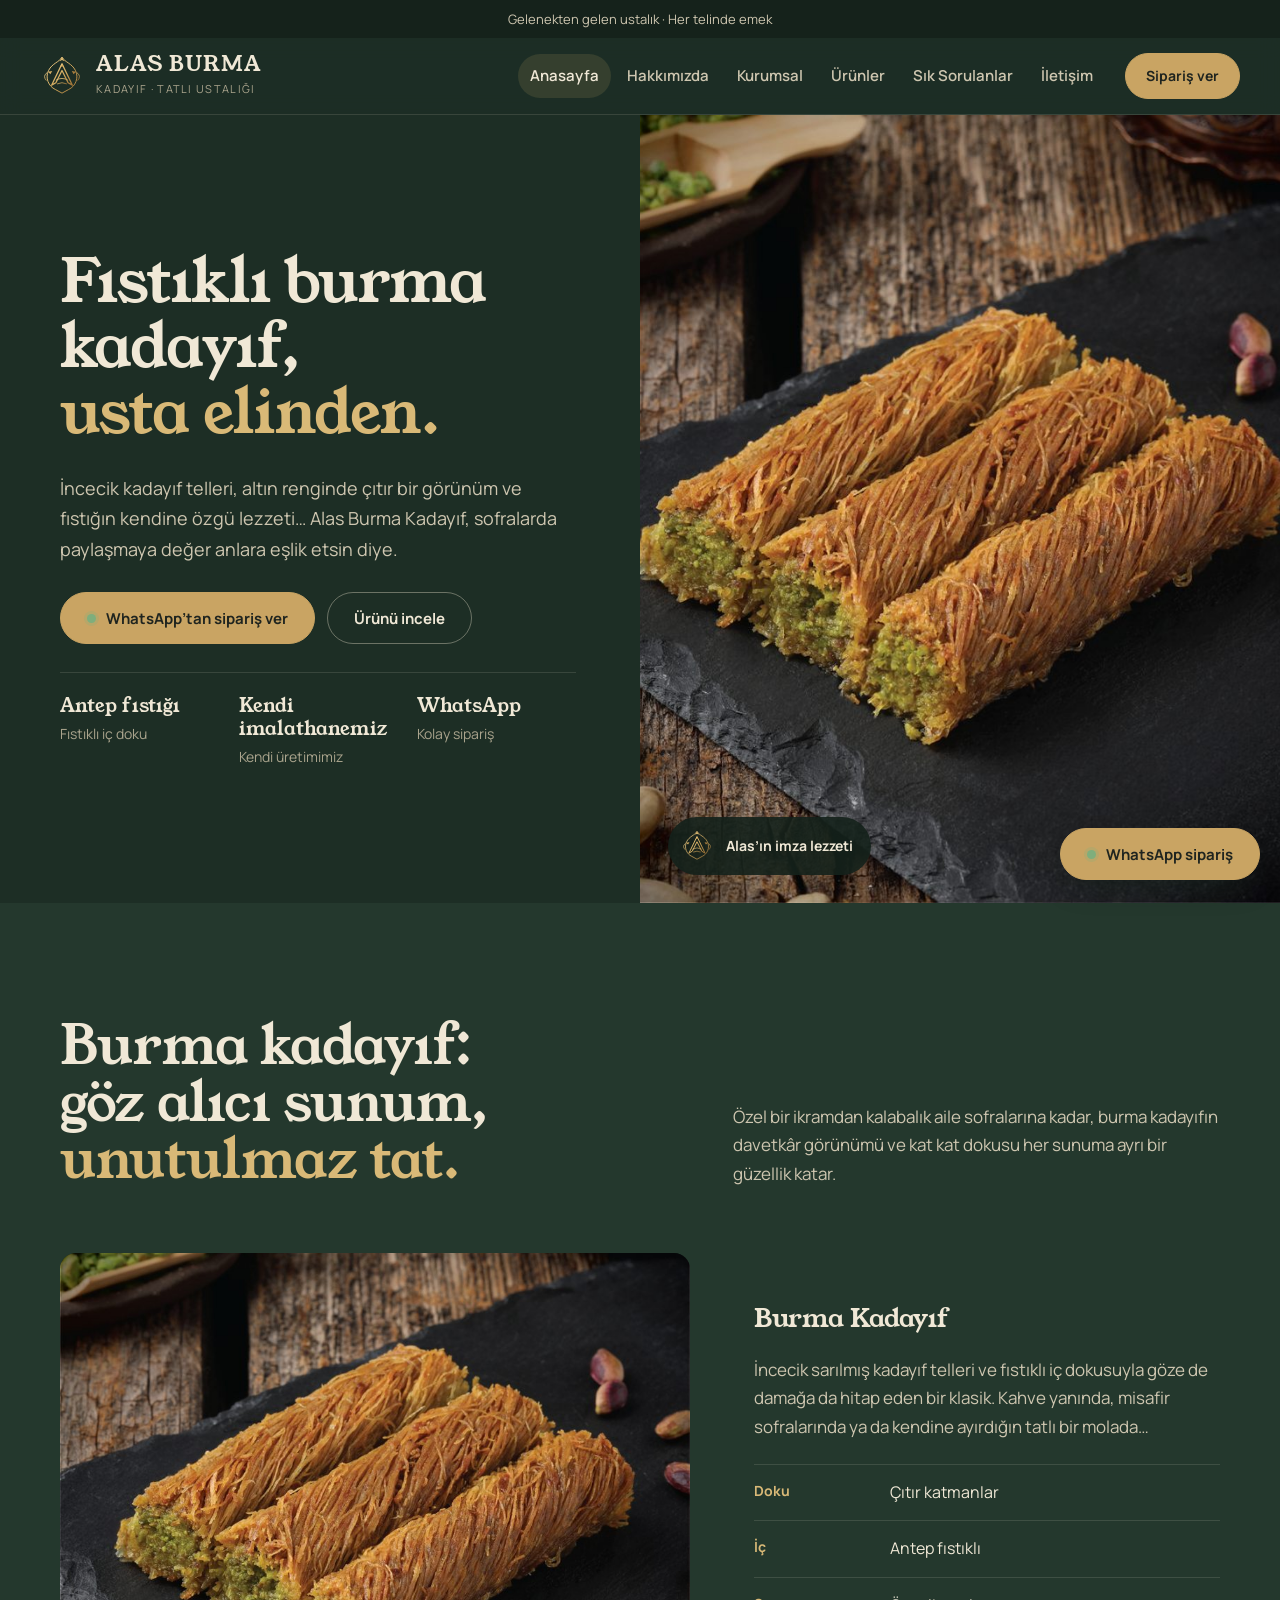
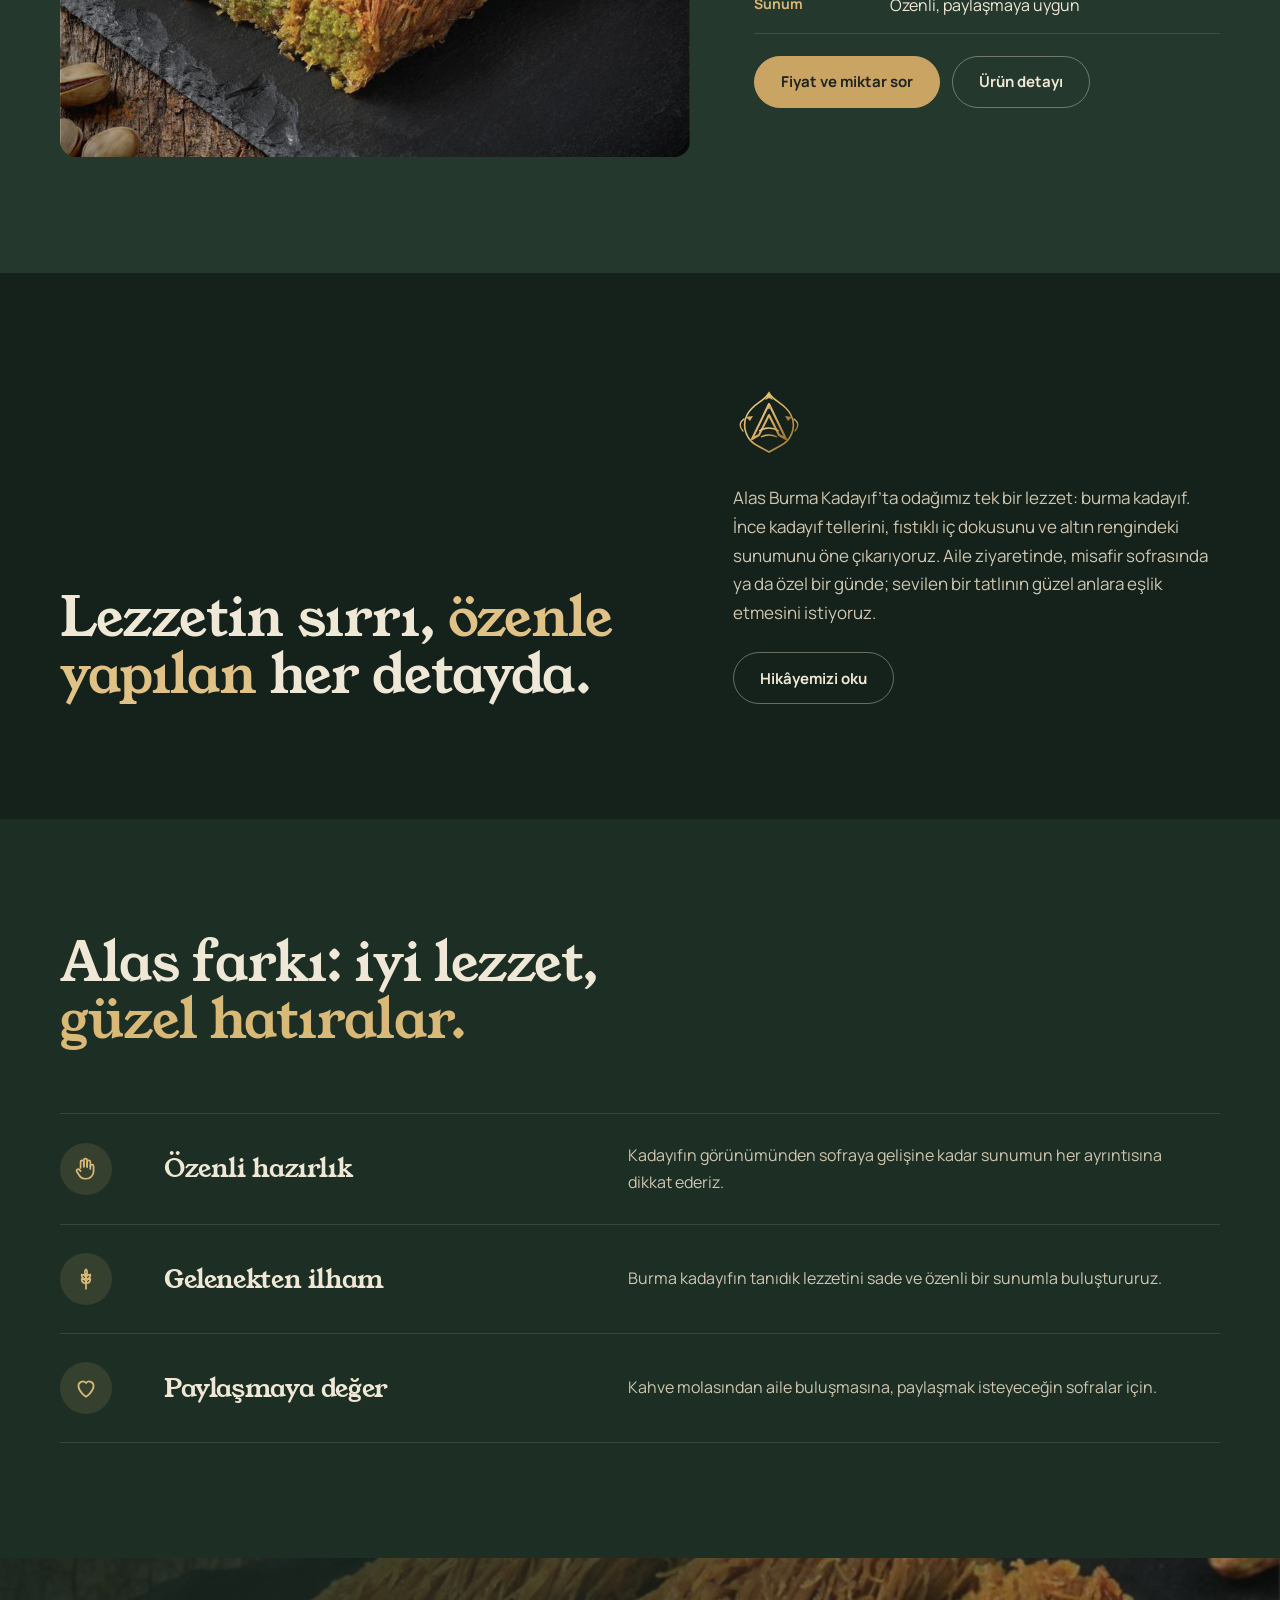
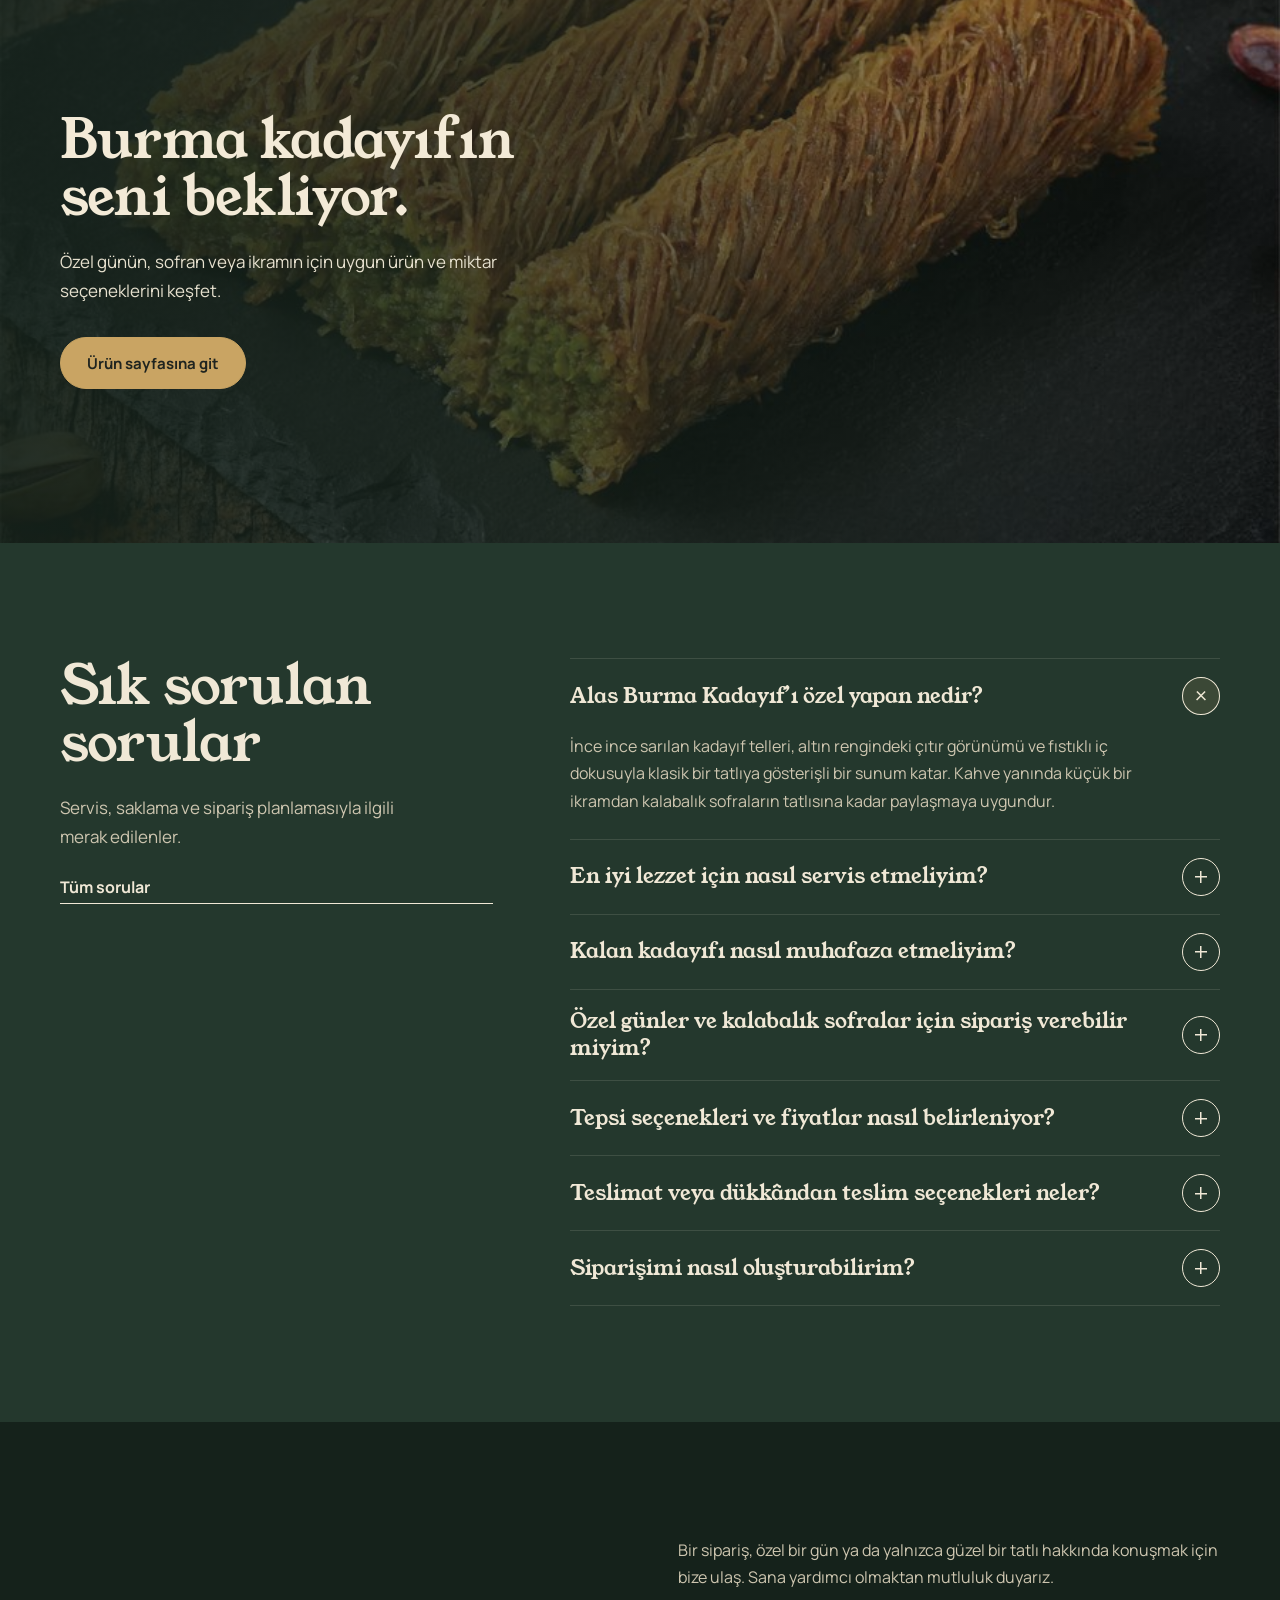
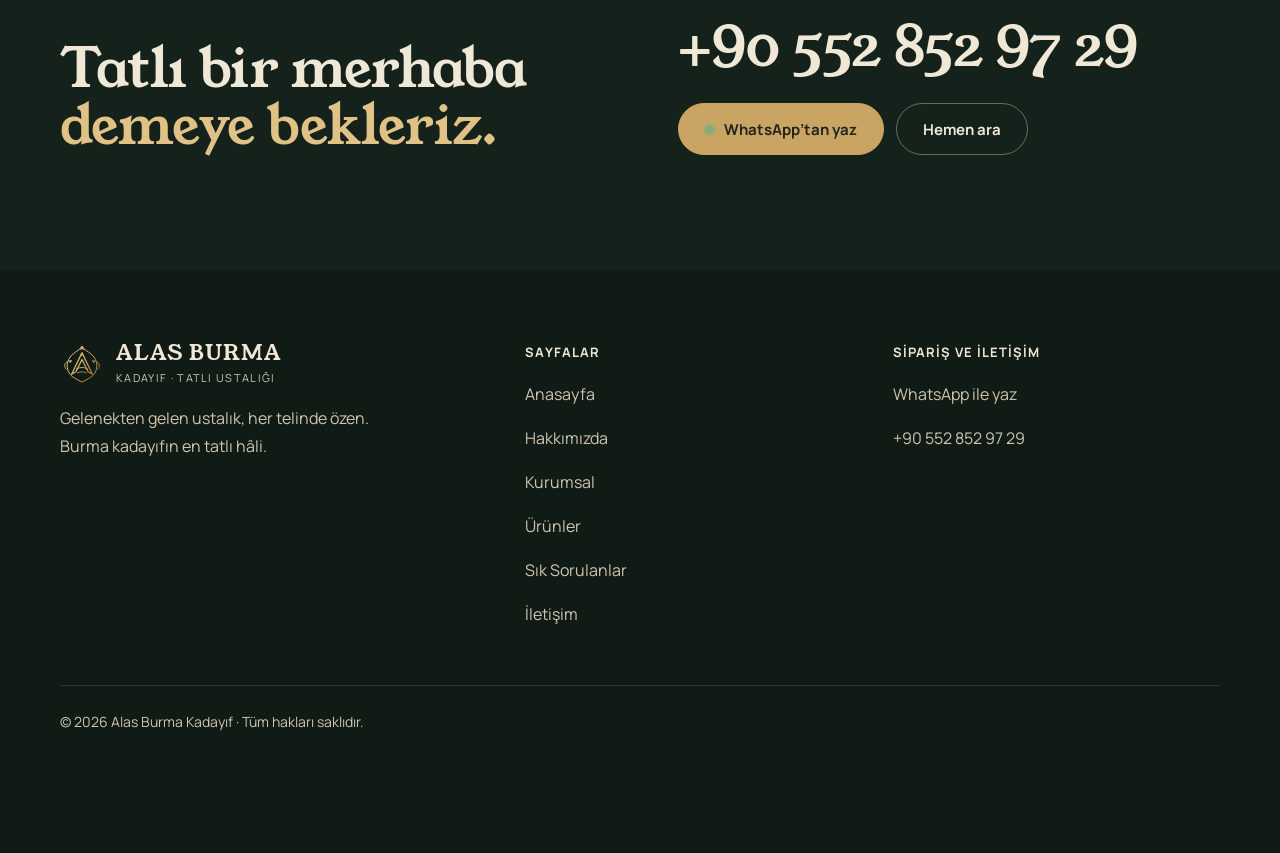
==== index.html @ 7f006ce3 "Add files via upload" ====
<!DOCTYPE html>
<html lang="tr">
<head>
<meta charset="UTF-8"><meta name="viewport" content="width=device-width, initial-scale=1">
<title>Alas Burma Kadayıf | Gelenekten Gelen Ustalık</title>
<meta name="description" content="Alas Burma Kadayıf: fıstıklı burma kadayıf, özenli sunum ve paylaşmaya değer tatlı anları.">
<link rel="canonical" href="https://xn--alasburmakadayf-llc.com/">
<meta property="og:type" content="website"><meta property="og:locale" content="tr_TR"><meta property="og:site_name" content="Alas Burma Kadayıf"><meta property="og:title" content="Alas Burma Kadayıf | Gelenekten Gelen Ustalık"><meta property="og:description" content="Alas Burma Kadayıf: fıstıklı burma kadayıf, özenli sunum ve paylaşmaya değer tatlı anları."><meta property="og:url" content="https://xn--alasburmakadayf-llc.com/"><meta property="og:image" content="https://xn--alasburmakadayf-llc.com/assets/burma-kadayif.jpg"><meta name="twitter:card" content="summary_large_image">
<meta name="theme-color" content="#1d2e25">
<link rel="icon" type="image/svg+xml" href="assets/favicon.svg">
<link rel="preconnect" href="https://fonts.googleapis.com"><link rel="preconnect" href="https://fonts.gstatic.com" crossorigin>
<link rel="stylesheet" href="https://fonts.googleapis.com/css2?family=Manrope:wght@400;500;600;700&family=Young+Serif&display=swap">
<link rel="stylesheet" href="assets/site.css">
<script type="application/ld+json">{"@context":"https://schema.org","@type":"Bakery","name":"Alas Burma Kadayıf","url":"https://xn--alasburmakadayf-llc.com/","telephone":"+905528529729","image":"https://xn--alasburmakadayf-llc.com/assets/burma-kadayif.jpg","servesCuisine":"Türk tatlıları"}</script></head>
<body>
<a class="skip" href="#icerik">İçeriğe geç</a>
<div class="topline">Gelenekten gelen ustalık · Her telinde emek</div>
<header class="header"><div class="wrap">
<a class="brand" href="index.html" aria-label="Alas Burma Kadayıf ana sayfa"><svg  viewBox="0 0 72 72" aria-hidden="true" xmlns="http://www.w3.org/2000/svg"><defs><linearGradient id="lgH" x1="0" y1="0" x2="1" y2="1"><stop stop-color="#f1d18d"/><stop offset=".55" stop-color="#d2aa5e"/><stop offset="1" stop-color="#9d7134"/></linearGradient></defs><path d="M36 5 C31 14 20 15 14 27 C8 39 14 53 25 58 L36 64 L47 58 C58 53 64 39 58 27 C52 15 41 14 36 5Z" fill="none" stroke="url(#lgH)" stroke-width="1.6"/><path d="M36 16 L19 51 L26 47 L36 27 L46 47 L53 51Z" fill="none" stroke="url(#lgH)" stroke-width="2.1" stroke-linejoin="round"/><path d="M26 43 Q36 37 46 43 M28 49 Q36 45 44 49" fill="none" stroke="url(#lgH)" stroke-width="1.3"/><path d="M36 5 L32 12 L36 10 L40 12Z M13 29 L20 28 L17 33Z M59 29 L52 28 L55 33Z" fill="url(#lgH)"/><circle cx="36" cy="19" r="2" fill="url(#lgH)"/><path d="M10 43 Q4 36 11 31 M62 43 Q68 36 61 31" fill="none" stroke="url(#lgH)" stroke-width="1.3" stroke-linecap="round"/></svg><span><b>ALAS BURMA</b><small>Kadayıf · Tatlı ustalığı</small></span></a>
<button class="menu-btn" type="button" aria-controls="site-menu" aria-expanded="false"><i></i><span>Menü</span></button>
<nav class="nav" id="site-menu" aria-label="Ana menü">
<a data-page="index.html" href="index.html">Anasayfa</a>
<a data-page="hakkimizda.html" href="hakkimizda.html">Hakkımızda</a>
<div class="drop"><a data-page="kurumsal.html" href="kurumsal.html">Kurumsal</a><div class="drop-menu"><a data-page="kurumsal.html" href="kurumsal.html">Kurumsal yaklaşımımız</a><a data-page="kalite.html" href="kalite.html">Kalite anlayışımız</a></div></div>
<a data-page="urunler.html" href="urunler.html">Ürünler</a>
<a data-page="sss.html" href="sss.html">Sık Sorulanlar</a>
<a data-page="iletisim.html" href="iletisim.html">İletişim</a>
<form class="search" role="search" onsubmit="return searchSite(event)"><label class="sr-only" for="site-search-m">Sitede ara</label><input id="site-search-m" type="search" placeholder="Sitede ara"><button type="submit" aria-label="Ara"><svg viewBox="0 0 24 24" fill="none" stroke="currentColor" stroke-width="2" stroke-linecap="round" aria-hidden="true"><circle cx="11" cy="11" r="6.5"/><path d="m16 16 4 4"/></svg></button></form>
</nav>
<form class="search" role="search" onsubmit="return searchSite(event)"><label class="sr-only" for="site-search">Sitede ara</label><input id="site-search" type="search" placeholder="Sitede ara"><button type="submit" aria-label="Ara"><svg viewBox="0 0 24 24" fill="none" stroke="currentColor" stroke-width="2" stroke-linecap="round" aria-hidden="true"><circle cx="11" cy="11" r="6.5"/><path d="m16 16 4 4"/></svg></button></form>
<a class="btn order-top" href="https://wa.me/905528529729?text=Merhaba%2C%20Alas%20Burma%20Kaday%C4%B1f%20sipari%C5%9Fi%20vermek%20istiyorum." target="_blank" rel="noopener">Sipariş ver</a>
</div></header>
<main id="icerik">

<section class="hero" id="anasayfa">
<div class="hero-copy" data-enter>
<h1>Fıstıklı burma kadayıf, <span class="accent">usta elinden.</span></h1>
<p class="lead">İncecik kadayıf telleri, altın renginde çıtır bir görünüm ve fıstığın kendine özgü lezzeti… Alas Burma Kadayıf, sofralarda paylaşmaya değer anlara eşlik etsin diye.</p>
<div class="actions"><a class="btn" href="https://wa.me/905528529729?text=Merhaba%2C%20Alas%20Burma%20Kaday%C4%B1f%20sipari%C5%9Fi%20vermek%20istiyorum." target="_blank" rel="noopener"><span class="dot" aria-hidden="true"></span>WhatsApp’tan sipariş ver</a><a class="btn ghost" href="urun-detay.html">Ürünü incele</a></div>
<div class="facts"><div><b>Antep fıstığı</b><span>Fıstıklı iç doku</span></div><div><b>Kendi imalathanemiz</b><span>Kendi üretimimiz</span></div><div><b>WhatsApp</b><span>Kolay sipariş</span></div></div>
</div>
<div class="hero-photo"><img src="assets/burma-kadayif.jpg" alt="Siyah taş tabakta, Antep fıstıklı çıtır burma kadayıf" fetchpriority="high"><div class="stamp"><svg  viewBox="0 0 72 72" aria-hidden="true" xmlns="http://www.w3.org/2000/svg"><defs><linearGradient id="lgS" x1="0" y1="0" x2="1" y2="1"><stop stop-color="#f1d18d"/><stop offset=".55" stop-color="#d2aa5e"/><stop offset="1" stop-color="#9d7134"/></linearGradient></defs><path d="M36 5 C31 14 20 15 14 27 C8 39 14 53 25 58 L36 64 L47 58 C58 53 64 39 58 27 C52 15 41 14 36 5Z" fill="none" stroke="url(#lgS)" stroke-width="1.6"/><path d="M36 16 L19 51 L26 47 L36 27 L46 47 L53 51Z" fill="none" stroke="url(#lgS)" stroke-width="2.1" stroke-linejoin="round"/><path d="M26 43 Q36 37 46 43 M28 49 Q36 45 44 49" fill="none" stroke="url(#lgS)" stroke-width="1.3"/><path d="M36 5 L32 12 L36 10 L40 12Z M13 29 L20 28 L17 33Z M59 29 L52 28 L55 33Z" fill="url(#lgS)"/><circle cx="36" cy="19" r="2" fill="url(#lgS)"/><path d="M10 43 Q4 36 11 31 M62 43 Q68 36 61 31" fill="none" stroke="url(#lgS)" stroke-width="1.3" stroke-linecap="round"/></svg>Alas’ın imza lezzeti</div></div>
</section>

<section class="sec white" id="urunler"><div class="wrap">
<div class="head"><h2>Burma kadayıf: göz alıcı sunum, <span class="accent">unutulmaz tat.</span></h2><p>Özel bir ikramdan kalabalık aile sofralarına kadar, burma kadayıfın davetkâr görünümü ve kat kat dokusu her sunuma ayrı bir güzellik katar.</p></div>
<div class="spread">
<a class="photo" href="urun-detay.html"><img src="assets/burma-kadayif.jpg" alt="Antep fıstıklı, altın renginde çıtır burma kadayıf, siyah taş tabakta" style="object-position:30% 50%" loading="lazy"></a>
<div class="spread-copy">
<h3><a href="urun-detay.html" style="text-decoration:none">Burma Kadayıf</a></h3>
<p>İncecik sarılmış kadayıf telleri ve fıstıklı iç dokusuyla göze de damağa da hitap eden bir klasik. Kahve yanında, misafir sofralarında ya da kendine ayırdığın tatlı bir molada…</p>
<dl class="specs"><div><dt>Doku</dt><dd>Çıtır katmanlar</dd></div><div><dt>İç</dt><dd>Antep fıstıklı</dd></div><div><dt>Sunum</dt><dd>Özenli, paylaşmaya uygun</dd></div></dl>
<div class="actions"><a class="btn" href="https://wa.me/905528529729?text=Merhaba%2C%20Alas%20Burma%20Kaday%C4%B1f%20sipari%C5%9Fi%20vermek%20istiyorum.%20G%C3%BCncel%20fiyat%20ve%20miktar%20se%C3%A7eneklerini%20payla%C5%9Fabilir%20misiniz%3F" target="_blank" rel="noopener">Fiyat ve miktar sor</a><a class="btn ghost" href="urun-detay.html">Ürün detayı</a></div>
</div></div>
</div></section>

<section class="sec dark" id="hikayemiz"><div class="wrap story">
<h2>Lezzetin sırrı, <span class="accent">özenle yapılan</span> her detayda.</h2>
<div class="story-side"><svg class="emblem"  viewBox="0 0 72 72" aria-hidden="true" xmlns="http://www.w3.org/2000/svg"><defs><linearGradient id="lgM" x1="0" y1="0" x2="1" y2="1"><stop stop-color="#f1d18d"/><stop offset=".55" stop-color="#d2aa5e"/><stop offset="1" stop-color="#9d7134"/></linearGradient></defs><path d="M36 5 C31 14 20 15 14 27 C8 39 14 53 25 58 L36 64 L47 58 C58 53 64 39 58 27 C52 15 41 14 36 5Z" fill="none" stroke="url(#lgM)" stroke-width="1.6"/><path d="M36 16 L19 51 L26 47 L36 27 L46 47 L53 51Z" fill="none" stroke="url(#lgM)" stroke-width="2.1" stroke-linejoin="round"/><path d="M26 43 Q36 37 46 43 M28 49 Q36 45 44 49" fill="none" stroke="url(#lgM)" stroke-width="1.3"/><path d="M36 5 L32 12 L36 10 L40 12Z M13 29 L20 28 L17 33Z M59 29 L52 28 L55 33Z" fill="url(#lgM)"/><circle cx="36" cy="19" r="2" fill="url(#lgM)"/><path d="M10 43 Q4 36 11 31 M62 43 Q68 36 61 31" fill="none" stroke="url(#lgM)" stroke-width="1.3" stroke-linecap="round"/></svg><p>Alas Burma Kadayıf’ta odağımız tek bir lezzet: burma kadayıf. İnce kadayıf tellerini, fıstıklı iç dokusunu ve altın rengindeki sunumunu öne çıkarıyoruz. Aile ziyaretinde, misafir sofrasında ya da özel bir günde; sevilen bir tatlının güzel anlara eşlik etmesini istiyoruz.</p><div class="actions"><a class="btn ghost" href="hakkimizda.html">Hikâyemizi oku</a></div></div>
</div></section>

<section class="sec"><div class="wrap">
<div class="head"><h2>Alas farkı: iyi lezzet, <span class="accent">güzel hatıralar.</span></h2></div>
<div class="rows">
<div class="row"><div class="ic"><svg viewBox="0 0 24 24" fill="none" stroke="#d9b977" stroke-width="1.6" stroke-linecap="round" stroke-linejoin="round" aria-hidden="true"><path d='M7 11V5.5a1.5 1.5 0 0 1 3 0V10'/><path d='M10 9.5V4a1.5 1.5 0 0 1 3 0v6'/><path d='M13 10V5.5a1.5 1.5 0 0 1 3 0V12'/><path d='M16 9.5a1.5 1.5 0 0 1 3 0V14a7 7 0 0 1-7 7h-1a6 6 0 0 1-5-2.7L3.6 14.6a1.5 1.5 0 0 1 2.4-1.8L7 14'/></svg></div><h3>Özenli hazırlık</h3><p>Kadayıfın görünümünden sofraya gelişine kadar sunumun her ayrıntısına dikkat ederiz.</p><span></span></div>
<div class="row"><div class="ic"><svg viewBox="0 0 24 24" fill="none" stroke="#d9b977" stroke-width="1.6" stroke-linecap="round" stroke-linejoin="round" aria-hidden="true"><path d='M12 21V8'/><path d='M12 12c-2.5 0-4-1.6-4-4 2.5 0 4 1.6 4 4zM12 12c2.5 0 4-1.6 4-4-2.5 0-4 1.6-4 4zM12 16c-2.5 0-4-1.6-4-4 2.5 0 4 1.6 4 4zM12 16c2.5 0 4-1.6 4-4-2.5 0-4 1.6-4 4zM12 8c-1.5-1-1.5-3.5 0-5 1.5 1.5 1.5 4 0 5z'/></svg></div><h3>Gelenekten ilham</h3><p>Burma kadayıfın tanıdık lezzetini sade ve özenli bir sunumla buluştururuz.</p><span></span></div>
<div class="row"><div class="ic"><svg viewBox="0 0 24 24" fill="none" stroke="#d9b977" stroke-width="1.6" stroke-linecap="round" stroke-linejoin="round" aria-hidden="true"><path d='M12 20s-7-4.4-7-10a4 4 0 0 1 7-2.6A4 4 0 0 1 19 10c0 5.6-7 10-7 10z'/></svg></div><h3>Paylaşmaya değer</h3><p>Kahve molasından aile buluşmasına, paylaşmak isteyeceğin sofralar için.</p><span></span></div>
</div>
</div></section>

<section class="band" id="siparis"><img src="assets/burma-kadayif.jpg" alt="" loading="lazy"><div class="wrap">
<h2>Burma kadayıfın seni bekliyor.</h2>
<p>Özel günün, sofran veya ikramın için uygun ürün ve miktar seçeneklerini keşfet.</p>
<div class="actions dark" style="background:none"><a class="btn" href="urunler.html">Ürün sayfasına git</a></div>
</div></section>

<section class="sec white" id="sss"><div class="wrap faq">
<div class="faq-side"><h2>Sık sorulan sorular</h2><p>Servis, saklama ve sipariş planlamasıyla ilgili merak edilenler.</p><a class="link" href="sss.html">Tüm sorular</a></div>
<div class="qa"><details open><summary>Alas Burma Kadayıf’ı özel yapan nedir?</summary><p>İnce ince sarılan kadayıf telleri, altın rengindeki çıtır görünümü ve fıstıklı iç dokusuyla klasik bir tatlıya gösterişli bir sunum katar. Kahve yanında küçük bir ikramdan kalabalık sofraların tatlısına kadar paylaşmaya uygundur.</p></details><details><summary>En iyi lezzet için nasıl servis etmeliyim?</summary><p>En iyi sunum için ürünü servis zamanına yakın açmanı öneririz. Ürünün teslimi sırasında verilen servis önerilerini dikkate al; uzun süre açıkta bırakmak dokusunu etkileyebilir.</p></details><details><summary>Kalan kadayıfı nasıl muhafaza etmeliyim?</summary><p>Paket üzerinde veya teslim sırasında paylaşılan saklama önerilerini esas al. Ürünü doğrudan güneş alan bir yerde bırakma; uygun saklama koşulları ürünün durumuna göre değişebilir.</p></details><details><summary>Özel günler ve kalabalık sofralar için sipariş verebilir miyim?</summary><p>Bayram, davet ve aile buluşmaları için düşündüğün tarihi ve yaklaşık miktarı önceden belirt. Böylece hazırlık planını ve uygun teslim zamanını sipariş öncesinde netleştirebiliriz.</p></details><details><summary>Tepsi seçenekleri ve fiyatlar nasıl belirleniyor?</summary><p>İhtiyacına göre miktar ve tepsi seçeneğini netleştirebiliriz. Fiyat ve mevcut seçenekler zaman içinde değişebileceği için siparişini kesinleştirmeden önce güncel bilgiyi teyit etmeni öneririz.</p></details><details><summary>Teslimat veya dükkândan teslim seçenekleri neler?</summary><p>Seçenekler adresine ve sipariş gününe göre değişebilir. Sipariş oluşturmadan önce uygun teslim yöntemini ve tahmini zamanı teyit ederek kendine en uygun seçeneği belirleyebilirsin.</p></details><details><summary>Siparişimi nasıl oluşturabilirim?</summary><p>Ürün sayfasından kadayıfı inceleyebilir, iletişim bölümündeki telefon veya mesaj seçenekleriyle sipariş ayrıntılarını paylaşabilirsin. Miktar ve istediğin tarihi belirtmen, planlamayı kolaylaştırır.</p></details></div>
</div></section>

<section class="sec dark" id="iletisim"><div class="wrap contact">
<h2>Tatlı bir merhaba <span class="accent">demeye bekleriz.</span></h2>
<div class="contact-side"><p>Bir sipariş, özel bir gün ya da yalnızca güzel bir tatlı hakkında konuşmak için bize ulaş. Sana yardımcı olmaktan mutluluk duyarız.</p><a class="phone" href="tel:+905528529729">+90 552 852 97 29</a><div class="actions"><a class="btn" href="https://wa.me/905528529729?text=Merhaba%2C%20Alas%20Burma%20Kaday%C4%B1f%20hakk%C4%B1nda%20bilgi%20almak%20istiyorum." target="_blank" rel="noopener"><span class="dot" aria-hidden="true"></span>WhatsApp’tan yaz</a><a class="btn ghost" href="tel:+905528529729">Hemen ara</a></div></div>
</div></section>
</main>
<footer class="footer dark"><div class="wrap">
<div class="grid">
<div><a class="brand" href="index.html" aria-label="Alas Burma Kadayıf ana sayfa"><svg  viewBox="0 0 72 72" aria-hidden="true" xmlns="http://www.w3.org/2000/svg"><defs><linearGradient id="lgF" x1="0" y1="0" x2="1" y2="1"><stop stop-color="#f1d18d"/><stop offset=".55" stop-color="#d2aa5e"/><stop offset="1" stop-color="#9d7134"/></linearGradient></defs><path d="M36 5 C31 14 20 15 14 27 C8 39 14 53 25 58 L36 64 L47 58 C58 53 64 39 58 27 C52 15 41 14 36 5Z" fill="none" stroke="url(#lgF)" stroke-width="1.6"/><path d="M36 16 L19 51 L26 47 L36 27 L46 47 L53 51Z" fill="none" stroke="url(#lgF)" stroke-width="2.1" stroke-linejoin="round"/><path d="M26 43 Q36 37 46 43 M28 49 Q36 45 44 49" fill="none" stroke="url(#lgF)" stroke-width="1.3"/><path d="M36 5 L32 12 L36 10 L40 12Z M13 29 L20 28 L17 33Z M59 29 L52 28 L55 33Z" fill="url(#lgF)"/><circle cx="36" cy="19" r="2" fill="url(#lgF)"/><path d="M10 43 Q4 36 11 31 M62 43 Q68 36 61 31" fill="none" stroke="url(#lgF)" stroke-width="1.3" stroke-linecap="round"/></svg><span><b>ALAS BURMA</b><small>Kadayıf · Tatlı ustalığı</small></span></a><p>Gelenekten gelen ustalık, her telinde özen. Burma kadayıfın en tatlı hâli.</p></div>
<div><h3>Sayfalar</h3><nav aria-label="Alt menü"><a href="index.html">Anasayfa</a><a href="hakkimizda.html">Hakkımızda</a><a href="kurumsal.html">Kurumsal</a><a href="urunler.html">Ürünler</a><a href="sss.html">Sık Sorulanlar</a><a href="iletisim.html">İletişim</a></nav></div>
<div class="contact-links"><h3>Sipariş ve iletişim</h3><a href="https://wa.me/905528529729?text=Merhaba%2C%20Alas%20Burma%20Kaday%C4%B1f%20hakk%C4%B1nda%20bilgi%20almak%20istiyorum." target="_blank" rel="noopener">WhatsApp ile yaz</a><a href="tel:+905528529729">+90 552 852 97 29</a></div>
</div>
<div class="legal">© 2026 Alas Burma Kadayıf · Tüm hakları saklıdır.</div>
</div></footer>
<a class="btn wa" href="https://wa.me/905528529729?text=Merhaba%2C%20Alas%20Burma%20Kaday%C4%B1f%20hakk%C4%B1nda%20bilgi%20almak%20istiyorum." target="_blank" rel="noopener"><span class="dot" aria-hidden="true"></span>WhatsApp sipariş</a>
<script src="assets/site.js"></script>
</body>
</html>
---- assets/site.css ----
/* Alas Burma Kadayıf — atölye kâğıdı sistemi
   Zemin: sıcak kâğıt. Mürekkep: koyu yeşil. Vurgu: fıstık yeşili (küçük işaretler), altın (yalnız marka).
   Başlık: Young Serif. Gövde: Manrope. */
:root{
  --paper:#1d2e25;--paper-2:#24382d;--ink:#f0e8d6;--ink-2:#cec6b0;--ink-3:#aaa48d;
  --green:#15221b;--green-2:#2a4033;--cream-on-green:#f0e8d6;--muted-on-green:#cec6b0;
  --gold:#c9a463;--pist:#d9b977;--pist-soft:rgba(217,185,119,.13);--line:rgba(240,232,214,.13);--line-dark:rgba(240,232,214,.13);
  --wrap:1240px;--gut:clamp(20px,4vw,40px);--sec:clamp(72px,9vw,128px);--r:16px;
  --serif:'Young Serif',Georgia,'Times New Roman',serif;--sans:Manrope,Arial,Helvetica,sans-serif;
  --ease:cubic-bezier(.16,1,.3,1)
}
*{box-sizing:border-box}
html{scroll-behavior:smooth;-webkit-text-size-adjust:100%;scrollbar-color:var(--gold) var(--green);accent-color:var(--pist)}
body{margin:0;background:var(--paper);color:var(--ink);font:400 16px/1.7 var(--sans)}
img{display:block;max-width:100%}
a{color:inherit;text-underline-offset:4px}
::selection{background:#c9a35e;color:#13201a}
:focus-visible{outline:2px solid var(--gold);outline-offset:3px;border-radius:4px}
.dark :focus-visible{outline-color:var(--gold)}
h1,h2,h3{font-family:var(--serif);font-weight:400;line-height:1.06;letter-spacing:-.015em;margin:0;text-wrap:balance}
h1{font-size:clamp(42px,6vw,88px)}
h2{font-size:clamp(34px,4.2vw,60px)}
h3{font-size:clamp(22px,2vw,28px);line-height:1.2}
p{margin:0;text-wrap:pretty}
.wrap{max-width:var(--wrap);margin:0 auto;padding:0 var(--gut)}
.sr-only{position:absolute;width:1px;height:1px;overflow:hidden;clip:rect(0 0 0 0);white-space:nowrap}
.skip{position:absolute;left:12px;top:-60px;z-index:200;background:var(--ink);color:var(--paper);padding:12px 18px;border-radius:999px;text-decoration:none}
.skip:focus{top:12px}
.accent{color:var(--pist)}
.dark .accent{color:#e0c287}

/* Butonlar: tek aile */
.btn{display:inline-flex;align-items:center;justify-content:center;gap:10px;min-height:52px;padding:0 26px;border-radius:999px;border:1.5px solid var(--ink);background:var(--ink);color:var(--paper);font:700 15px/1 var(--sans);text-decoration:none;cursor:pointer;transition:transform .25s var(--ease),background-color .25s,color .25s,border-color .25s}
.btn:hover{transform:translateY(-2px);background:var(--green-2);border-color:var(--green-2)}
.btn:active{transform:scale(.97)}
.btn.ghost{background:transparent;color:var(--ink)}
.btn.ghost:hover{background:var(--ink);color:var(--paper)}
.dark .btn{background:var(--cream-on-green);color:var(--ink);border-color:var(--cream-on-green)}
.dark .btn:hover{background:#fff;border-color:#fff}
.dark .btn.ghost{background:transparent;color:var(--cream-on-green);border-color:rgba(243,234,215,.5)}
.dark .btn.ghost:hover{background:var(--cream-on-green);color:var(--ink)}
.btn .dot{width:9px;height:9px;border-radius:50%;background:#7fae7c;box-shadow:0 0 0 3px rgba(127,174,124,.25)}
.actions{display:flex;flex-wrap:wrap;gap:12px}
.link{display:inline-flex;align-items:center;gap:8px;min-height:44px;font-weight:700;text-decoration:none;border-bottom:1.5px solid currentColor;padding-bottom:2px;min-height:0}
.link:hover{color:var(--pist)}

/* Üst bilgi */
.topline{background:var(--green);color:var(--muted-on-green);text-align:center;font-size:13px;padding:8px 16px}
.header{position:sticky;top:0;z-index:50;background:rgba(29,46,37,.95);backdrop-filter:blur(10px);border-bottom:1px solid var(--line)}
.header .wrap{display:flex;align-items:center;gap:20px;min-height:76px;max-width:1400px}
.brand{white-space:nowrap;display:flex;align-items:center;gap:12px;text-decoration:none;flex-shrink:0}
.brand svg{width:44px;height:44px}
.brand b{display:block;font:400 21px/1 var(--serif);letter-spacing:.06em;color:var(--ink)}
.brand small{display:block;margin-top:5px;font-size:11px;letter-spacing:.12em;text-transform:uppercase;color:var(--ink-3)}
.nav{display:flex;align-items:center;gap:4px;margin-left:auto}
.nav>a,.drop>a{display:inline-flex;align-items:center;min-height:44px;padding:0 12px;border-radius:999px;font-size:15px;font-weight:600;text-decoration:none;color:var(--ink-2);transition:background-color .2s,color .2s}
.nav>a:hover,.drop>a:hover{background:rgba(20,40,31,.06);color:var(--ink)}
.nav a.active{color:var(--ink);background:var(--pist-soft)}
.drop{position:relative}
.drop-menu{position:absolute;top:calc(100% + 8px);left:0;min-width:230px;padding:8px;background:var(--paper-2);border:1px solid var(--line);border-radius:14px;box-shadow:0 18px 40px -20px rgba(20,40,31,.35);opacity:0;visibility:hidden;transform:translateY(-4px);transition:.2s var(--ease)}
.drop:hover .drop-menu,.drop:focus-within .drop-menu,.drop.open .drop-menu{opacity:1;visibility:visible;transform:none}
.drop-menu a{display:flex;align-items:center;min-height:44px;padding:0 14px;border-radius:10px;text-decoration:none;font-weight:600;font-size:15px}
.drop-menu a:hover{background:var(--pist-soft)}
.search{display:flex;align-items:center;border:1px solid var(--line);border-radius:999px;background:var(--paper-2);padding:3px 3px 3px 16px;width:170px}
.search:focus-within{border-color:var(--pist);outline:2px solid var(--pist-soft)}
.nav .search{display:none}
.nav>a,.drop>a,.btn{white-space:nowrap}
.search input{flex:1;min-width:0;border:0;background:transparent;font:500 14px var(--sans);color:var(--ink);outline:0}
.search input::placeholder{color:var(--ink-3)}
.search button{width:40px;height:40px;border:0;border-radius:50%;background:var(--ink);color:var(--paper);cursor:pointer;display:grid;place-items:center}
.search button svg{width:17px;height:17px}
.order-top{min-height:46px;padding:0 20px;font-size:14px}
.menu-btn{display:none;margin-left:auto;align-items:center;gap:10px;min-height:46px;padding:0 18px;border-radius:999px;border:1.5px solid var(--ink);background:transparent;font:700 15px var(--sans);color:var(--ink);cursor:pointer}
.menu-btn i{width:18px;height:2px;background:currentColor;position:relative;display:block}
.menu-btn i:before,.menu-btn i:after{content:"";position:absolute;left:0;width:18px;height:2px;background:currentColor;transition:transform .25s}
.menu-btn i:before{top:-6px}.menu-btn i:after{top:6px}
.menu-open .menu-btn i{background:transparent}
.menu-open .menu-btn i:before{transform:translateY(6px) rotate(45deg)}
.menu-open .menu-btn i:after{transform:translateY(-6px) rotate(-45deg)}

/* Bölüm temelleri */
.sec{padding:var(--sec) 0}
.sec.white{background:var(--paper-2)}
.dark{background:var(--green);color:var(--cream-on-green)}
.dark p{color:var(--muted-on-green)}
.head{display:grid;grid-template-columns:minmax(0,1fr) minmax(0,.8fr);gap:24px 64px;align-items:end;margin-bottom:clamp(40px,5vw,72px)}
.head p{color:var(--ink-2);font-size:17px;max-width:52ch}
.dark .head p{color:var(--muted-on-green)}
.crumbs{display:flex;flex-wrap:wrap;gap:8px;font-size:14px;color:var(--ink-3);margin-bottom:28px}
.crumbs a{text-decoration:none;color:var(--ink-2);min-height:24px}
.crumbs a:hover{color:var(--pist)}
.photo{position:relative;overflow:hidden;border-radius:var(--r);background:#2a2a24}
.photo img{width:100%;height:100%;object-fit:cover;transition:transform .8s var(--ease)}
a.photo:hover img,.photo:hover img{transform:scale(1.025)}

/* Ana sayfa kahraman */
.hero{display:grid;grid-template-columns:minmax(0,1fr) minmax(0,1fr);min-height:calc(100svh - 112px);background:var(--paper)}
.hero-copy{display:flex;flex-direction:column;justify-content:center;gap:28px;padding:clamp(48px,6vw,96px) clamp(32px,5vw,80px) clamp(48px,6vw,96px) max(var(--gut),calc((100vw - var(--wrap))/2 + var(--gut)))}
.hero-copy h1{font-size:clamp(44px,4.8vw,80px)}
.hero-copy .lead{font-size:18px;color:var(--ink-2);max-width:46ch}
.facts{display:grid;grid-template-columns:repeat(3,minmax(0,1fr));border-top:1px solid var(--line);padding-top:22px;gap:20px;max-width:560px}
.facts b{display:block;font:400 19px/1.2 var(--serif);color:var(--ink)}
.facts span{display:block;font-size:14px;color:var(--ink-3);margin-top:4px}
.hero-photo{position:relative;min-height:420px;overflow:hidden;background:#2a2a24}
.hero-photo img{position:absolute;inset:0;width:100%;height:100%;object-fit:cover;object-position:50% 55%}
.hero-photo .stamp{position:absolute;left:28px;bottom:28px;display:flex;align-items:center;gap:12px;padding:12px 18px 12px 12px;border-radius:999px;background:rgba(21,34,27,.9);color:var(--ink);font-weight:700;font-size:14px}
.hero-photo .stamp svg{width:34px;height:34px}

/* Ürün yayılımı */
.spread{display:grid;grid-template-columns:minmax(0,1.15fr) minmax(0,.85fr);gap:clamp(32px,5vw,80px);align-items:center}
.spread.flip{grid-template-columns:minmax(0,.85fr) minmax(0,1.15fr)}
.spread.flip .photo{order:2}
.spread .photo{aspect-ratio:5/4}
.spread-copy{display:flex;flex-direction:column;gap:22px}
.spread-copy>p{font-size:17px;color:var(--ink-2)}
.dark .spread-copy>p{color:var(--muted-on-green)}
.specs{margin:0;border-top:1px solid var(--line)}
.specs div{display:grid;grid-template-columns:120px minmax(0,1fr);gap:16px;padding:14px 0;border-bottom:1px solid var(--line)}
.specs dt{font-size:14px;font-weight:700;color:var(--pist)}
.specs dd{margin:0;font-size:16px}

/* Hikâye bandı */
.story{display:grid;grid-template-columns:minmax(0,1.1fr) minmax(0,.9fr);gap:clamp(32px,6vw,96px);align-items:end}
.story h2{font-size:clamp(36px,4.2vw,60px)}
.story-side{display:flex;flex-direction:column;gap:24px}
.story-side p{font-size:17px}
.emblem{width:72px;height:72px}

/* Satır listesi (kart yerine) */
.rows{border-top:1px solid var(--line)}
.dark .rows{border-color:var(--line-dark)}
.row{display:grid;grid-template-columns:64px minmax(0,1fr) minmax(0,1.3fr) auto;gap:16px 40px;align-items:center;padding:28px 0;border-bottom:1px solid var(--line)}
.dark .row{border-color:var(--line-dark)}
.row .ic{width:52px;height:52px;border-radius:50%;background:var(--pist-soft);display:grid;place-items:center}
.row .ic svg{width:26px;height:26px}
.row p{color:var(--ink-2)}
.row .link{white-space:nowrap}

/* Fotoğraflı sipariş bandı */
.band{position:relative;overflow:hidden;color:#f3ead7}
.band img{position:absolute;inset:0;width:100%;height:100%;object-fit:cover;object-position:50% 70%}
.band:after{content:"";position:absolute;inset:0;background:linear-gradient(90deg,rgba(21,34,27,.9) 0%,rgba(21,34,27,.7) 45%,rgba(21,34,27,.18) 100%)}
.band .wrap{position:relative;z-index:1;padding-top:clamp(96px,12vw,170px);padding-bottom:clamp(96px,12vw,170px)}
.band h2{max-width:14ch}
.band p{max-width:44ch;margin:22px 0 32px;color:#e7e1cf;font-size:17px}

/* SSS */
.faq{display:grid;grid-template-columns:minmax(0,.8fr) minmax(0,1.2fr);gap:clamp(32px,6vw,96px);align-items:start}
.faq-side{position:sticky;top:110px;display:flex;flex-direction:column;gap:22px}
.faq-side p{color:var(--ink-2);font-size:17px}
.qa{border-top:1px solid var(--line)}
.qa details{border-bottom:1px solid var(--line)}
.qa summary{list-style:none;display:flex;justify-content:space-between;align-items:center;gap:24px;min-height:72px;padding:18px 0;cursor:pointer;font:400 21px/1.3 var(--serif)}
.qa summary::-webkit-details-marker{display:none}
.qa summary:after{content:"";flex:0 0 36px;height:36px;border-radius:50%;border:1.5px solid var(--ink);background:linear-gradient(var(--ink),var(--ink)) center/12px 1.5px no-repeat,linear-gradient(var(--ink),var(--ink)) center/1.5px 12px no-repeat;transition:transform .3s var(--ease),background-color .2s}
.qa details[open] summary:after{transform:rotate(45deg);background-color:var(--pist-soft)}
.qa summary:hover{color:var(--pist)}
.qa details p{padding:0 56px 24px 0;color:var(--ink-2);max-width:68ch}

/* İletişim */
.contact{display:grid;grid-template-columns:minmax(0,1fr) minmax(0,1fr);gap:clamp(32px,6vw,96px);align-items:end}
.contact h2{font-size:clamp(36px,4.2vw,60px)}
.contact-side{display:flex;flex-direction:column;gap:28px}
.phone{display:block;font:400 clamp(34px,4.4vw,60px)/1 var(--serif);color:var(--cream-on-green);text-decoration:none;letter-spacing:-.01em}
.phone:hover{color:#fff}
.channels{display:grid;grid-template-columns:repeat(2,minmax(0,1fr));gap:16px}
.channel{display:flex;flex-direction:column;gap:6px;padding:26px;border-radius:var(--r);background:var(--paper-2);border:1px solid var(--line);text-decoration:none;transition:transform .25s var(--ease),border-color .25s}
.channel:hover{transform:translateY(-2px);border-color:var(--pist)}
.channel svg{width:30px;height:30px;margin-bottom:10px}
.channel b{font:400 24px/1.2 var(--serif)}
.channel span{color:var(--ink-2);font-size:15px}

/* İç sayfa başlığı */
.page-head{padding:clamp(56px,7vw,104px) 0 clamp(48px,6vw,88px);border-bottom:1px solid var(--line)}
.page-head .grid{display:grid;grid-template-columns:minmax(0,1.2fr) minmax(0,.8fr);gap:24px 64px;align-items:end}
.page-head p{font-size:18px;color:var(--ink-2);max-width:48ch}
.page-head .actions{margin-top:26px}

/* Ürün detay */
.detail-head{display:grid;grid-template-columns:minmax(0,1.1fr) minmax(0,.9fr);gap:clamp(32px,5vw,80px);align-items:center;padding:clamp(40px,5vw,72px) 0 var(--sec)}
.detail-head .photo{aspect-ratio:1/1}
.detail-head h1{font-size:clamp(52px,7vw,104px)}
.chips{display:flex;flex-wrap:wrap;gap:8px}
.chips span{display:inline-flex;align-items:center;min-height:36px;padding:0 14px;border-radius:999px;background:var(--pist-soft);color:#e0c287;font-size:14px;font-weight:700}
.trio{display:grid;grid-template-columns:repeat(3,minmax(0,1fr));gap:clamp(24px,4vw,56px);border-top:1px solid var(--line-dark);padding-top:40px}
.trio h3{margin-bottom:12px}
.trio span{display:block;font-size:14px;font-weight:700;color:#e0c287;margin-bottom:14px}
.tabs{display:flex;gap:8px;flex-wrap:wrap;margin-bottom:28px}
.tab{min-height:48px;padding:0 22px;border-radius:999px;border:1.5px solid var(--line);background:transparent;font:700 15px var(--sans);color:var(--ink-2);cursor:pointer;transition:.2s}
.tab:hover{border-color:var(--ink);color:var(--ink)}
.tab[aria-selected="true"]{background:var(--ink);border-color:var(--ink);color:var(--paper)}
.panel{max-width:72ch;font-size:17px;color:var(--ink-2)}
.panel p+p{margin-top:14px}
.panel strong{color:var(--ink)}
.panel[hidden]{display:none}

/* Alt bilgi */
.footer{background:#111b16;color:var(--muted-on-green);padding:72px 0 120px}
.footer .grid{display:grid;grid-template-columns:minmax(0,1.3fr) minmax(0,1fr) minmax(0,1fr);gap:40px}
.footer .brand b{color:var(--cream-on-green)}
.footer .brand small{color:var(--muted-on-green)}
.footer h3{font:700 13px var(--sans);letter-spacing:.08em;text-transform:uppercase;color:var(--cream-on-green);margin-bottom:12px}
.footer nav a,.footer .contact-links a{display:flex;align-items:center;min-height:44px;text-decoration:none;color:var(--muted-on-green)}
.footer nav a:hover,.footer .contact-links a:hover{color:#fff}
.footer p{margin-top:18px;max-width:34ch}
.footer .legal{margin-top:48px;padding-top:24px;border-top:1px solid var(--line-dark);font-size:14px}

/* Yüzen sipariş */
.wa{position:fixed;right:20px;bottom:20px;z-index:60;box-shadow:0 14px 30px -14px rgba(20,40,31,.6)}

/* Giriş hareketi: yalnız ilk ekran, bir kez */
@keyframes up{from{opacity:0;transform:translateY(18px)}to{opacity:1;transform:none}}
@keyframes reveal{from{clip-path:inset(0 0 0 100%)}to{clip-path:inset(0)}}
[data-enter]>*{animation:up .9s var(--ease) both}
[data-enter]>:nth-child(2){animation-delay:.08s}[data-enter]>:nth-child(3){animation-delay:.16s}[data-enter]>:nth-child(4){animation-delay:.24s}[data-enter]>:nth-child(5){animation-delay:.32s}
.hero-photo{animation:reveal 1.2s var(--ease) .15s both}
@media(prefers-reduced-motion:reduce){*,*:before,*:after{animation:none!important;transition:none!important}html{scroll-behavior:auto}}

/* Duyarlı */
@media(max-width:1280px){.header .wrap>.search{display:none}}
@media(max-width:1100px){.nav>a,.drop>a{padding:0 9px;font-size:14px}.order-top{display:none}}
@media(max-width:900px){
  .menu-btn{display:inline-flex}
  .order-top{display:none}
  .header{backdrop-filter:none;background:var(--paper)}
  .menu-open .wa{display:none}
  .nav{display:none;position:fixed;inset:var(--menu-top,112px) 0 0;flex-direction:column;align-items:stretch;gap:0;padding:16px var(--gut) 120px;background:var(--paper);overflow:auto;margin:0}
  .menu-open .nav{display:flex}
  .nav>a,.drop>a{min-height:56px;font:400 26px var(--serif);color:var(--ink);border-bottom:1px solid var(--line);border-radius:0;padding:0}
  .nav>a.active{background:transparent;color:var(--pist)}
  .drop-menu{position:static;opacity:1;visibility:visible;transform:none;box-shadow:none;border:0;background:transparent;padding:0 0 8px 12px}
  .nav .search{display:flex;width:100%;margin-top:20px}
  .hero,.spread,.spread.flip,.story,.faq,.contact,.head,.page-head .grid,.detail-head,.footer .grid{grid-template-columns:minmax(0,1fr)}
  .hero{min-height:0}
  .hero-photo{min-height:0;aspect-ratio:4/3;order:2}
  .hero-copy{padding:48px var(--gut)}
  .spread.flip .photo{order:0}
  .faq-side{position:static}
  .row{grid-template-columns:52px minmax(0,1fr);gap:10px 18px}
  .row .ic{width:44px;height:44px}
  .row p,.row .link{grid-column:2}
  .trio{grid-template-columns:minmax(0,1fr)}
  .band:after{background:rgba(21,34,27,.76)}
}
@media(max-width:560px){
  .brand b{font-size:18px}.brand small{font-size:11px;letter-spacing:.08em}.brand svg{width:38px;height:38px}
  .menu-btn span{display:none}
  .facts{grid-template-columns:minmax(0,1fr);gap:12px}
  .facts div{display:flex;gap:10px;align-items:baseline}
  .actions .btn{width:100%}
  .channels{grid-template-columns:minmax(0,1fr)}
  .specs div{grid-template-columns:92px minmax(0,1fr)}
  .qa summary{font-size:19px}
  .qa details p{padding-right:0}
  .wa{left:16px;right:16px;bottom:14px}
  .footer{padding-bottom:110px}
  .tabs .tab{flex:1 1 auto}
}

/* koyu tema butonları: dolu = yumuşak altın, çerçeveli = krem çizgi */
.btn,.dark .btn{background:var(--gold);border-color:var(--gold);color:#1f241f}
.btn:hover,.dark .btn:hover{background:#d6b475;border-color:#d6b475;color:#13201a}
.btn.ghost,.dark .btn.ghost{background:transparent;color:var(--ink);border-color:rgba(237,228,207,.38)}
.btn.ghost:hover,.dark .btn.ghost:hover{background:rgba(237,228,207,.08);color:var(--ink);border-color:var(--gold)}
.search button{background:var(--gold);color:#13201a}
.photo,.hero-photo{background:#15221b}
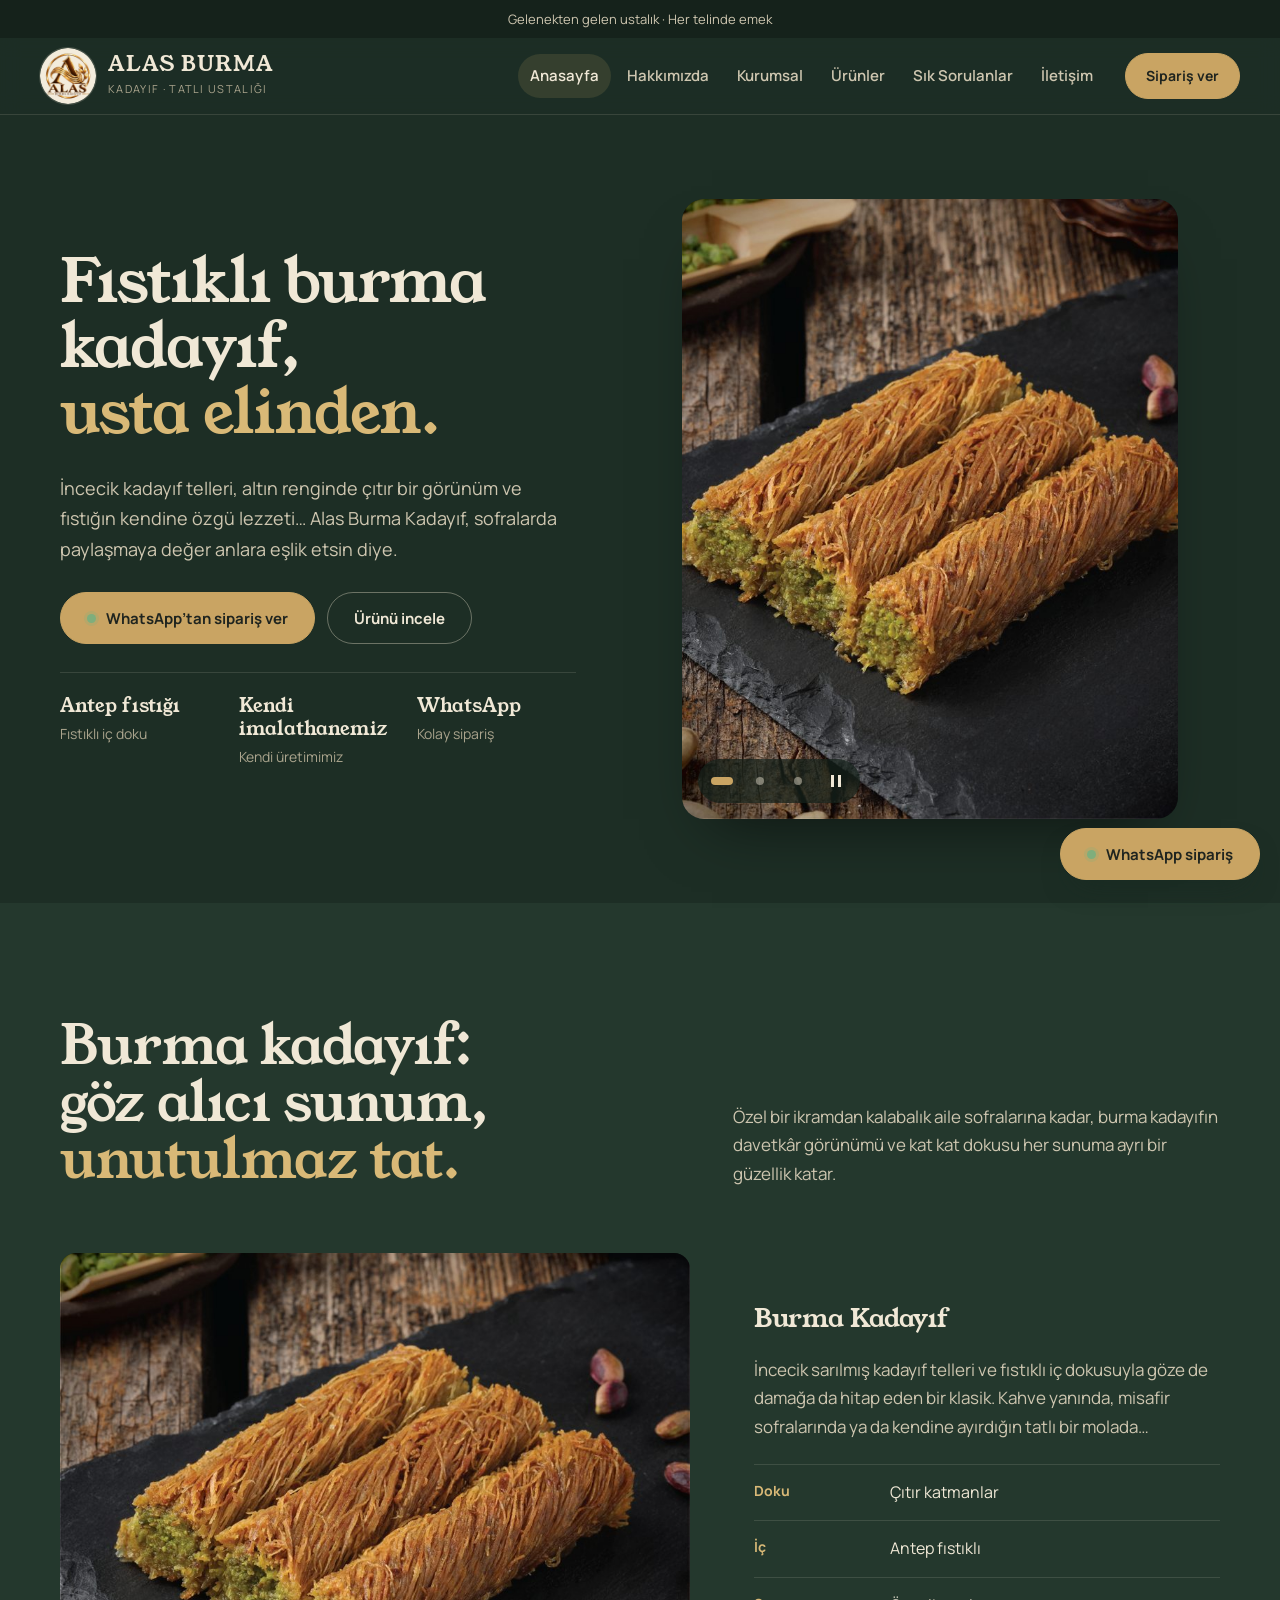
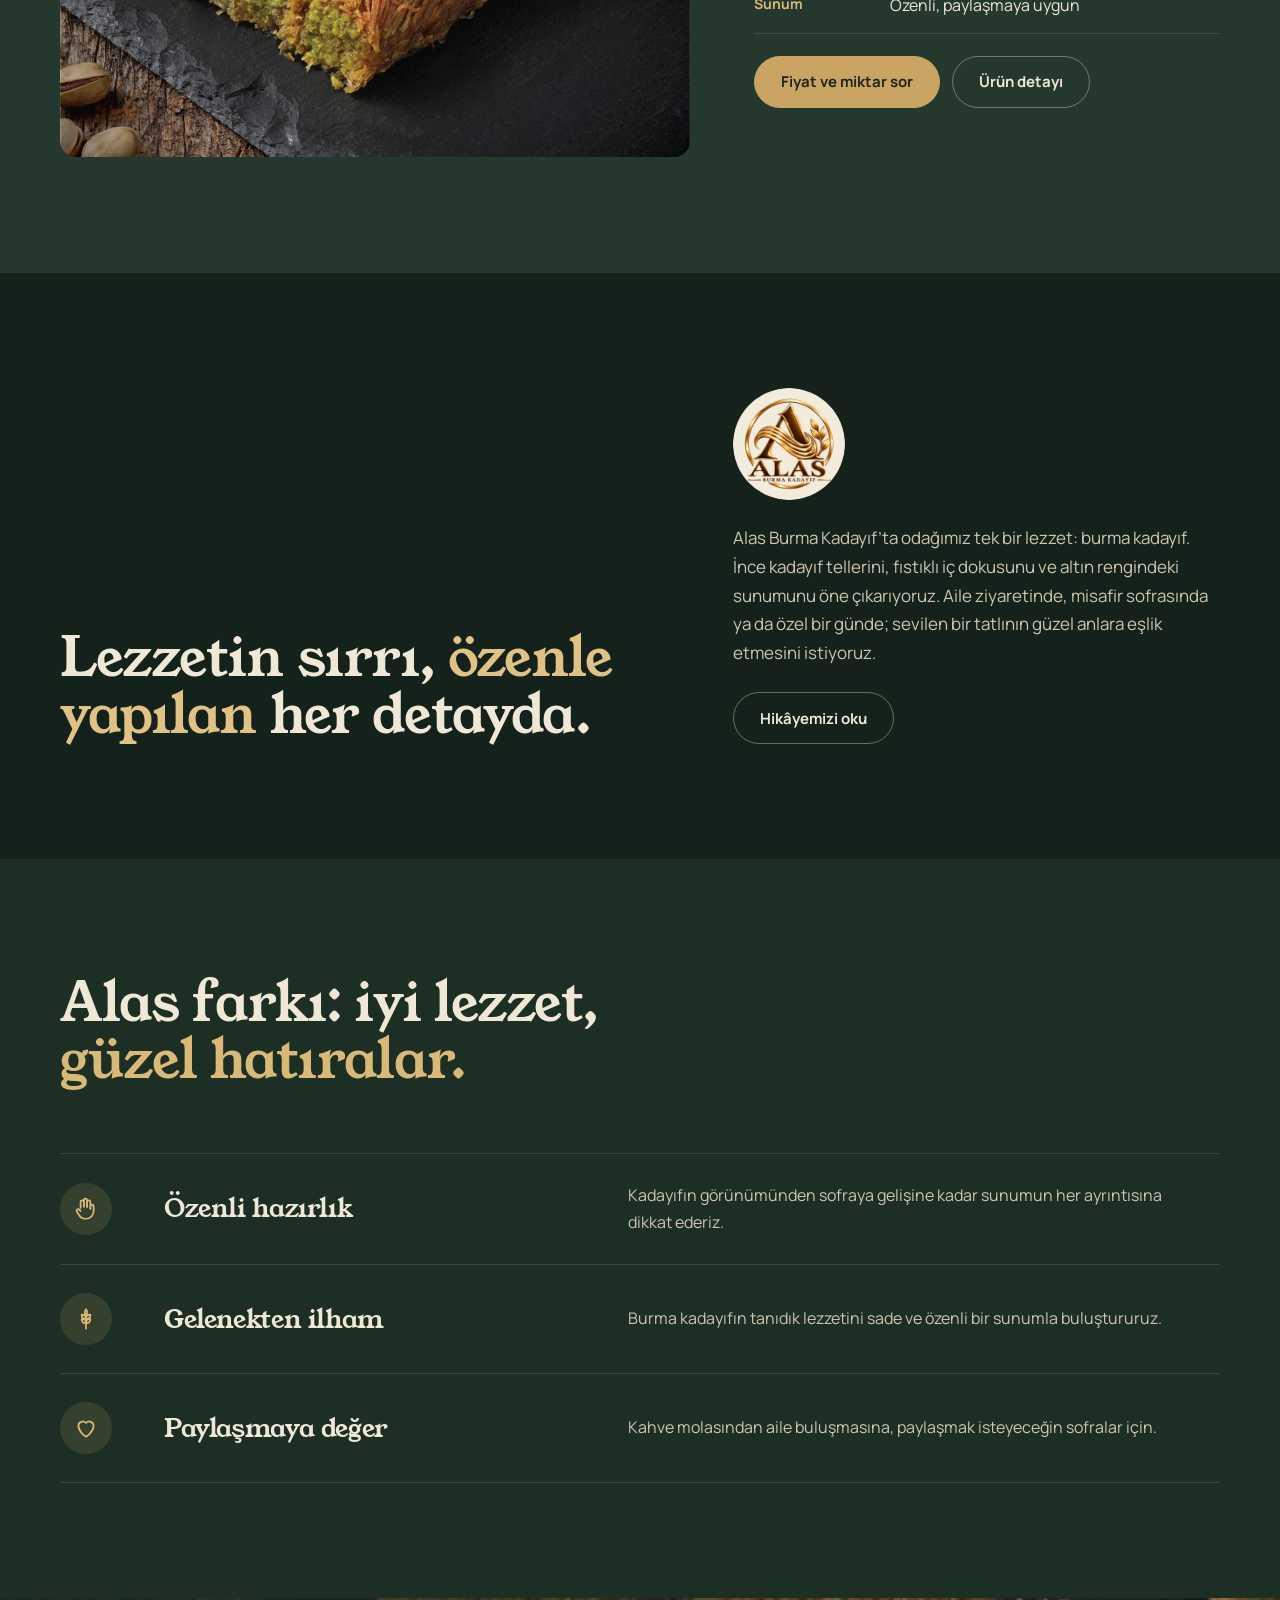
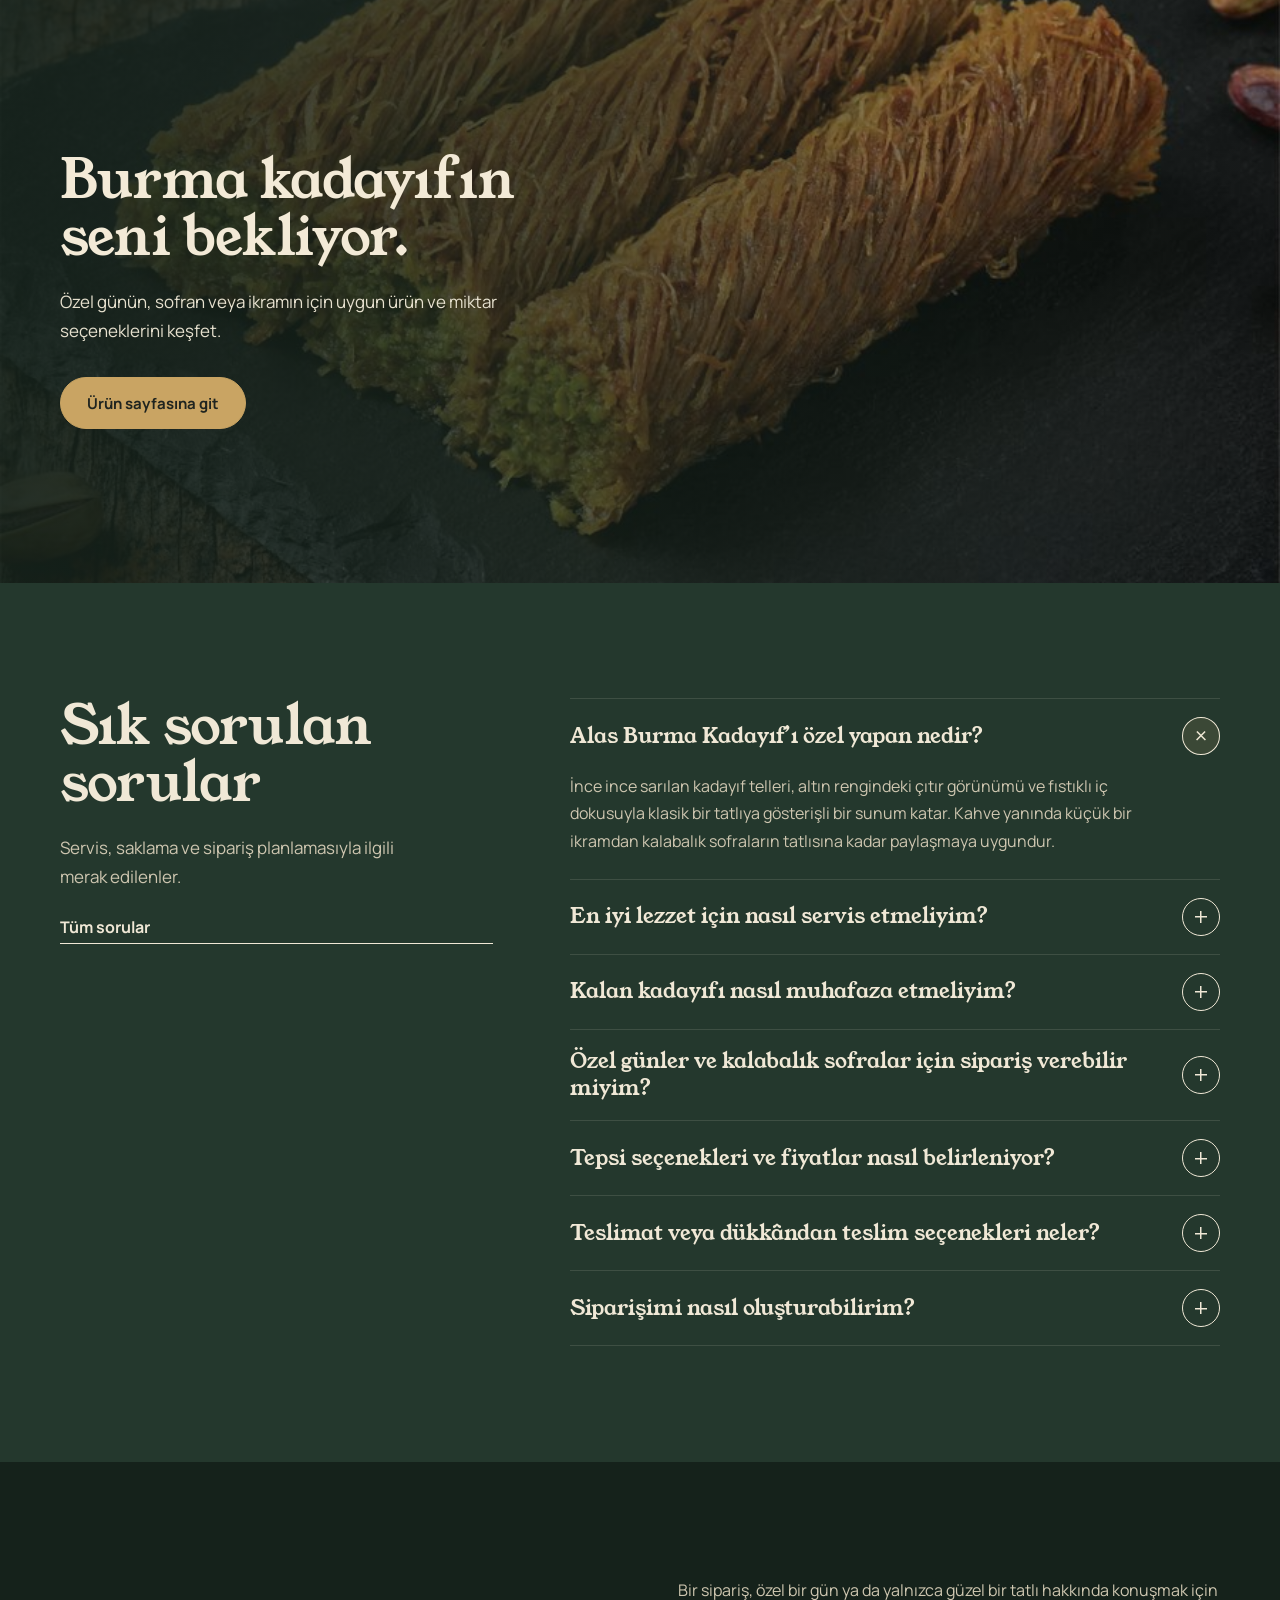
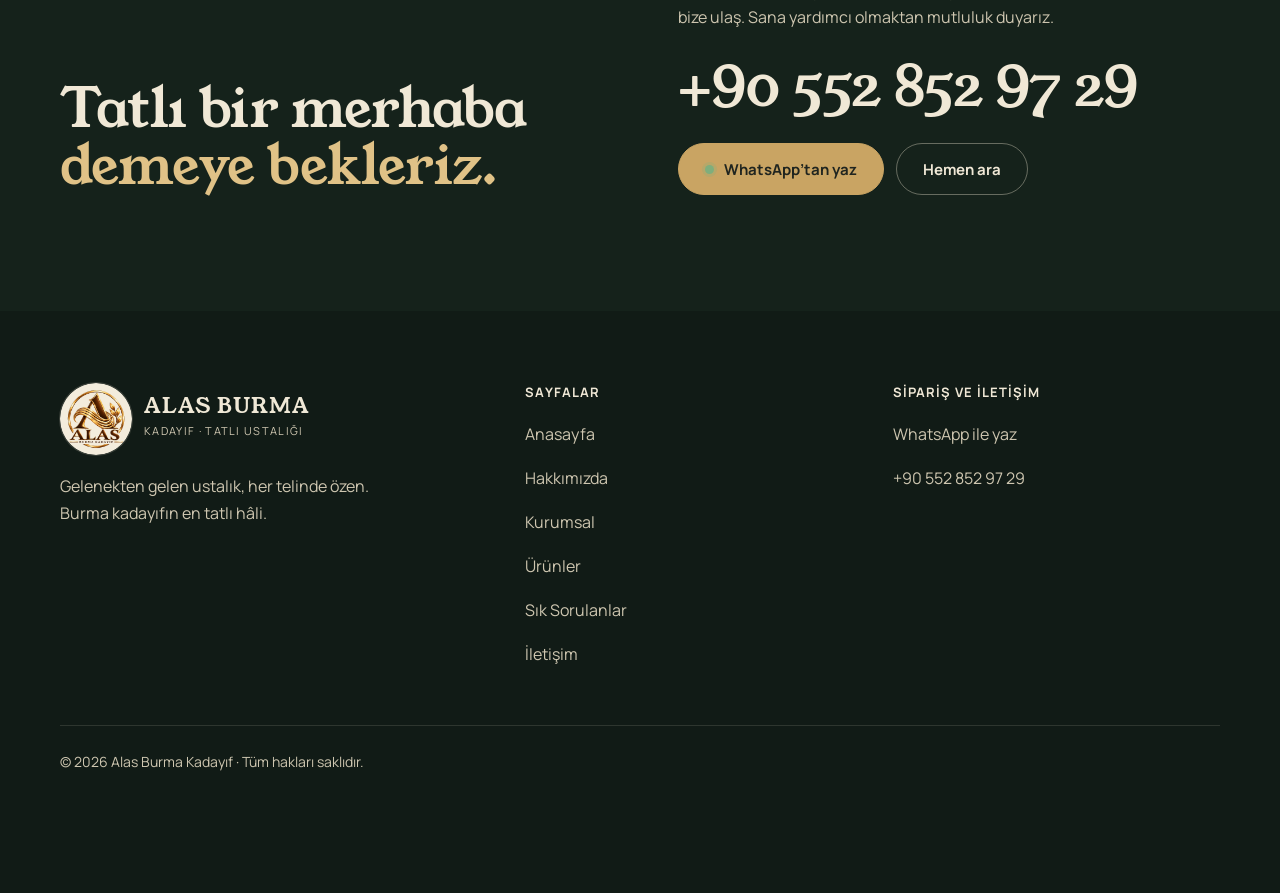
==== commit a93fa1ca: "Add files via upload" ====
--- a/index.html
+++ b/index.html
@@ -7,7 +7,7 @@
 <link rel="canonical" href="https://xn--alasburmakadayf-llc.com/">
 <meta property="og:type" content="website"><meta property="og:locale" content="tr_TR"><meta property="og:site_name" content="Alas Burma Kadayıf"><meta property="og:title" content="Alas Burma Kadayıf | Gelenekten Gelen Ustalık"><meta property="og:description" content="Alas Burma Kadayıf: fıstıklı burma kadayıf, özenli sunum ve paylaşmaya değer tatlı anları."><meta property="og:url" content="https://xn--alasburmakadayf-llc.com/"><meta property="og:image" content="https://xn--alasburmakadayf-llc.com/assets/burma-kadayif.jpg"><meta name="twitter:card" content="summary_large_image">
 <meta name="theme-color" content="#1d2e25">
-<link rel="icon" type="image/svg+xml" href="assets/favicon.svg">
+<link rel="icon" type="image/png" href="assets/favicon-96.png"><link rel="apple-touch-icon" href="assets/logo.png">
 <link rel="preconnect" href="https://fonts.googleapis.com"><link rel="preconnect" href="https://fonts.gstatic.com" crossorigin>
 <link rel="stylesheet" href="https://fonts.googleapis.com/css2?family=Manrope:wght@400;500;600;700&family=Young+Serif&display=swap">
 <link rel="stylesheet" href="assets/site.css">
@@ -16,7 +16,7 @@
 <a class="skip" href="#icerik">İçeriğe geç</a>
 <div class="topline">Gelenekten gelen ustalık · Her telinde emek</div>
 <header class="header"><div class="wrap">
-<a class="brand" href="index.html" aria-label="Alas Burma Kadayıf ana sayfa"><svg  viewBox="0 0 72 72" aria-hidden="true" xmlns="http://www.w3.org/2000/svg"><defs><linearGradient id="lgH" x1="0" y1="0" x2="1" y2="1"><stop stop-color="#f1d18d"/><stop offset=".55" stop-color="#d2aa5e"/><stop offset="1" stop-color="#9d7134"/></linearGradient></defs><path d="M36 5 C31 14 20 15 14 27 C8 39 14 53 25 58 L36 64 L47 58 C58 53 64 39 58 27 C52 15 41 14 36 5Z" fill="none" stroke="url(#lgH)" stroke-width="1.6"/><path d="M36 16 L19 51 L26 47 L36 27 L46 47 L53 51Z" fill="none" stroke="url(#lgH)" stroke-width="2.1" stroke-linejoin="round"/><path d="M26 43 Q36 37 46 43 M28 49 Q36 45 44 49" fill="none" stroke="url(#lgH)" stroke-width="1.3"/><path d="M36 5 L32 12 L36 10 L40 12Z M13 29 L20 28 L17 33Z M59 29 L52 28 L55 33Z" fill="url(#lgH)"/><circle cx="36" cy="19" r="2" fill="url(#lgH)"/><path d="M10 43 Q4 36 11 31 M62 43 Q68 36 61 31" fill="none" stroke="url(#lgH)" stroke-width="1.3" stroke-linecap="round"/></svg><span><b>ALAS BURMA</b><small>Kadayıf · Tatlı ustalığı</small></span></a>
+<a class="brand" href="index.html" aria-label="Alas Burma Kadayıf ana sayfa"><img class="logo" src="assets/logo.webp" alt="" width="512" height="512" decoding="async"><span><b>ALAS BURMA</b><small>Kadayıf · Tatlı ustalığı</small></span></a>
 <button class="menu-btn" type="button" aria-controls="site-menu" aria-expanded="false"><i></i><span>Menü</span></button>
 <nav class="nav" id="site-menu" aria-label="Ana menü">
 <a data-page="index.html" href="index.html">Anasayfa</a>
@@ -39,7 +39,11 @@
 <div class="actions"><a class="btn" href="https://wa.me/905528529729?text=Merhaba%2C%20Alas%20Burma%20Kaday%C4%B1f%20sipari%C5%9Fi%20vermek%20istiyorum." target="_blank" rel="noopener"><span class="dot" aria-hidden="true"></span>WhatsApp’tan sipariş ver</a><a class="btn ghost" href="urun-detay.html">Ürünü incele</a></div>
 <div class="facts"><div><b>Antep fıstığı</b><span>Fıstıklı iç doku</span></div><div><b>Kendi imalathanemiz</b><span>Kendi üretimimiz</span></div><div><b>WhatsApp</b><span>Kolay sipariş</span></div></div>
 </div>
-<div class="hero-photo"><img src="assets/burma-kadayif.jpg" alt="Siyah taş tabakta, Antep fıstıklı çıtır burma kadayıf" fetchpriority="high"><div class="stamp"><svg  viewBox="0 0 72 72" aria-hidden="true" xmlns="http://www.w3.org/2000/svg"><defs><linearGradient id="lgS" x1="0" y1="0" x2="1" y2="1"><stop stop-color="#f1d18d"/><stop offset=".55" stop-color="#d2aa5e"/><stop offset="1" stop-color="#9d7134"/></linearGradient></defs><path d="M36 5 C31 14 20 15 14 27 C8 39 14 53 25 58 L36 64 L47 58 C58 53 64 39 58 27 C52 15 41 14 36 5Z" fill="none" stroke="url(#lgS)" stroke-width="1.6"/><path d="M36 16 L19 51 L26 47 L36 27 L46 47 L53 51Z" fill="none" stroke="url(#lgS)" stroke-width="2.1" stroke-linejoin="round"/><path d="M26 43 Q36 37 46 43 M28 49 Q36 45 44 49" fill="none" stroke="url(#lgS)" stroke-width="1.3"/><path d="M36 5 L32 12 L36 10 L40 12Z M13 29 L20 28 L17 33Z M59 29 L52 28 L55 33Z" fill="url(#lgS)"/><circle cx="36" cy="19" r="2" fill="url(#lgS)"/><path d="M10 43 Q4 36 11 31 M62 43 Q68 36 61 31" fill="none" stroke="url(#lgS)" stroke-width="1.3" stroke-linecap="round"/></svg>Alas’ın imza lezzeti</div></div>
+<div class="hero-media"><div class="slides" aria-roledescription="slayt gösterisi" aria-label="Ürün fotoğrafları">
+<img class="slide is-on" src="assets/burma-kadayif.jpg" alt="Siyah taş tabakta, Antep fıstıklı çıtır burma kadayıf" fetchpriority="high">
+<img class="slide" src="assets/fistikli-kadayif-tepsi.jpg" alt="Tepside Antep fıstıklı burma kadayıf" loading="lazy">
+<img class="slide" src="assets/cevizli-kadayif-tepsi.jpg" alt="Tepside cevizli kadayıf" loading="lazy">
+</div><div class="slide-ctrl"><button class="dot-btn is-on" type="button" aria-label="1. fotoğraf"></button><button class="dot-btn" type="button" aria-label="2. fotoğraf"></button><button class="dot-btn" type="button" aria-label="3. fotoğraf"></button><button class="pause-btn" type="button" aria-label="Slayt gösterisini durdur" aria-pressed="false"></button></div></div>
 </section>
 
 <section class="sec white" id="urunler"><div class="wrap">
@@ -56,7 +60,7 @@
 
 <section class="sec dark" id="hikayemiz"><div class="wrap story">
 <h2>Lezzetin sırrı, <span class="accent">özenle yapılan</span> her detayda.</h2>
-<div class="story-side"><svg class="emblem"  viewBox="0 0 72 72" aria-hidden="true" xmlns="http://www.w3.org/2000/svg"><defs><linearGradient id="lgM" x1="0" y1="0" x2="1" y2="1"><stop stop-color="#f1d18d"/><stop offset=".55" stop-color="#d2aa5e"/><stop offset="1" stop-color="#9d7134"/></linearGradient></defs><path d="M36 5 C31 14 20 15 14 27 C8 39 14 53 25 58 L36 64 L47 58 C58 53 64 39 58 27 C52 15 41 14 36 5Z" fill="none" stroke="url(#lgM)" stroke-width="1.6"/><path d="M36 16 L19 51 L26 47 L36 27 L46 47 L53 51Z" fill="none" stroke="url(#lgM)" stroke-width="2.1" stroke-linejoin="round"/><path d="M26 43 Q36 37 46 43 M28 49 Q36 45 44 49" fill="none" stroke="url(#lgM)" stroke-width="1.3"/><path d="M36 5 L32 12 L36 10 L40 12Z M13 29 L20 28 L17 33Z M59 29 L52 28 L55 33Z" fill="url(#lgM)"/><circle cx="36" cy="19" r="2" fill="url(#lgM)"/><path d="M10 43 Q4 36 11 31 M62 43 Q68 36 61 31" fill="none" stroke="url(#lgM)" stroke-width="1.3" stroke-linecap="round"/></svg><p>Alas Burma Kadayıf’ta odağımız tek bir lezzet: burma kadayıf. İnce kadayıf tellerini, fıstıklı iç dokusunu ve altın rengindeki sunumunu öne çıkarıyoruz. Aile ziyaretinde, misafir sofrasında ya da özel bir günde; sevilen bir tatlının güzel anlara eşlik etmesini istiyoruz.</p><div class="actions"><a class="btn ghost" href="hakkimizda.html">Hikâyemizi oku</a></div></div>
+<div class="story-side"><img class="emblem" src="assets/logo.webp" alt="" width="512" height="512" decoding="async"><p>Alas Burma Kadayıf’ta odağımız tek bir lezzet: burma kadayıf. İnce kadayıf tellerini, fıstıklı iç dokusunu ve altın rengindeki sunumunu öne çıkarıyoruz. Aile ziyaretinde, misafir sofrasında ya da özel bir günde; sevilen bir tatlının güzel anlara eşlik etmesini istiyoruz.</p><div class="actions"><a class="btn ghost" href="hakkimizda.html">Hikâyemizi oku</a></div></div>
 </div></section>
 
 <section class="sec"><div class="wrap">
@@ -86,7 +90,7 @@
 </main>
 <footer class="footer dark"><div class="wrap">
 <div class="grid">
-<div><a class="brand" href="index.html" aria-label="Alas Burma Kadayıf ana sayfa"><svg  viewBox="0 0 72 72" aria-hidden="true" xmlns="http://www.w3.org/2000/svg"><defs><linearGradient id="lgF" x1="0" y1="0" x2="1" y2="1"><stop stop-color="#f1d18d"/><stop offset=".55" stop-color="#d2aa5e"/><stop offset="1" stop-color="#9d7134"/></linearGradient></defs><path d="M36 5 C31 14 20 15 14 27 C8 39 14 53 25 58 L36 64 L47 58 C58 53 64 39 58 27 C52 15 41 14 36 5Z" fill="none" stroke="url(#lgF)" stroke-width="1.6"/><path d="M36 16 L19 51 L26 47 L36 27 L46 47 L53 51Z" fill="none" stroke="url(#lgF)" stroke-width="2.1" stroke-linejoin="round"/><path d="M26 43 Q36 37 46 43 M28 49 Q36 45 44 49" fill="none" stroke="url(#lgF)" stroke-width="1.3"/><path d="M36 5 L32 12 L36 10 L40 12Z M13 29 L20 28 L17 33Z M59 29 L52 28 L55 33Z" fill="url(#lgF)"/><circle cx="36" cy="19" r="2" fill="url(#lgF)"/><path d="M10 43 Q4 36 11 31 M62 43 Q68 36 61 31" fill="none" stroke="url(#lgF)" stroke-width="1.3" stroke-linecap="round"/></svg><span><b>ALAS BURMA</b><small>Kadayıf · Tatlı ustalığı</small></span></a><p>Gelenekten gelen ustalık, her telinde özen. Burma kadayıfın en tatlı hâli.</p></div>
+<div><a class="brand" href="index.html" aria-label="Alas Burma Kadayıf ana sayfa"><img class="logo" src="assets/logo.webp" alt="" width="512" height="512" decoding="async"><span><b>ALAS BURMA</b><small>Kadayıf · Tatlı ustalığı</small></span></a><p>Gelenekten gelen ustalık, her telinde özen. Burma kadayıfın en tatlı hâli.</p></div>
 <div><h3>Sayfalar</h3><nav aria-label="Alt menü"><a href="index.html">Anasayfa</a><a href="hakkimizda.html">Hakkımızda</a><a href="kurumsal.html">Kurumsal</a><a href="urunler.html">Ürünler</a><a href="sss.html">Sık Sorulanlar</a><a href="iletisim.html">İletişim</a></nav></div>
 <div class="contact-links"><h3>Sipariş ve iletişim</h3><a href="https://wa.me/905528529729?text=Merhaba%2C%20Alas%20Burma%20Kaday%C4%B1f%20hakk%C4%B1nda%20bilgi%20almak%20istiyorum." target="_blank" rel="noopener">WhatsApp ile yaz</a><a href="tel:+905528529729">+90 552 852 97 29</a></div>
 </div>
--- a/assets/site.css
+++ b/assets/site.css
@@ -49,7 +49,7 @@
 .header{position:sticky;top:0;z-index:50;background:rgba(29,46,37,.95);backdrop-filter:blur(10px);border-bottom:1px solid var(--line)}
 .header .wrap{display:flex;align-items:center;gap:20px;min-height:76px;max-width:1400px}
 .brand{white-space:nowrap;display:flex;align-items:center;gap:12px;text-decoration:none;flex-shrink:0}
-.brand svg{width:44px;height:44px}
+.brand .logo{width:56px;height:56px;border-radius:50%;box-shadow:0 0 0 1px rgba(240,232,214,.18)}
 .brand b{display:block;font:400 21px/1 var(--serif);letter-spacing:.06em;color:var(--ink)}
 .brand small{display:block;margin-top:5px;font-size:11px;letter-spacing:.12em;text-transform:uppercase;color:var(--ink-3)}
 .nav{display:flex;align-items:center;gap:4px;margin-left:auto}
@@ -101,10 +101,6 @@
 .facts{display:grid;grid-template-columns:repeat(3,minmax(0,1fr));border-top:1px solid var(--line);padding-top:22px;gap:20px;max-width:560px}
 .facts b{display:block;font:400 19px/1.2 var(--serif);color:var(--ink)}
 .facts span{display:block;font-size:14px;color:var(--ink-3);margin-top:4px}
-.hero-photo{position:relative;min-height:420px;overflow:hidden;background:#2a2a24}
-.hero-photo img{position:absolute;inset:0;width:100%;height:100%;object-fit:cover;object-position:50% 55%}
-.hero-photo .stamp{position:absolute;left:28px;bottom:28px;display:flex;align-items:center;gap:12px;padding:12px 18px 12px 12px;border-radius:999px;background:rgba(21,34,27,.9);color:var(--ink);font-weight:700;font-size:14px}
-.hero-photo .stamp svg{width:34px;height:34px}
 
 /* Ürün yayılımı */
 .spread{display:grid;grid-template-columns:minmax(0,1.15fr) minmax(0,.85fr);gap:clamp(32px,5vw,80px);align-items:center}
@@ -124,7 +120,7 @@
 .story h2{font-size:clamp(36px,4.2vw,60px)}
 .story-side{display:flex;flex-direction:column;gap:24px}
 .story-side p{font-size:17px}
-.emblem{width:72px;height:72px}
+.emblem{width:112px;height:112px;border-radius:50%}
 
 /* Satır listesi (kart yerine) */
 .rows{border-top:1px solid var(--line)}
@@ -213,7 +209,7 @@
 @keyframes reveal{from{clip-path:inset(0 0 0 100%)}to{clip-path:inset(0)}}
 [data-enter]>*{animation:up .9s var(--ease) both}
 [data-enter]>:nth-child(2){animation-delay:.08s}[data-enter]>:nth-child(3){animation-delay:.16s}[data-enter]>:nth-child(4){animation-delay:.24s}[data-enter]>:nth-child(5){animation-delay:.32s}
-.hero-photo{animation:reveal 1.2s var(--ease) .15s both}
+.hero-media{animation:up 1s var(--ease) .15s both}
 @media(prefers-reduced-motion:reduce){*,*:before,*:after{animation:none!important;transition:none!important}html{scroll-behavior:auto}}
 
 /* Duyarlı */
@@ -232,7 +228,8 @@
   .nav .search{display:flex;width:100%;margin-top:20px}
   .hero,.spread,.spread.flip,.story,.faq,.contact,.head,.page-head .grid,.detail-head,.footer .grid{grid-template-columns:minmax(0,1fr)}
   .hero{min-height:0}
-  .hero-photo{min-height:0;aspect-ratio:4/3;order:2}
+  .hero-media{order:-1;justify-self:stretch;width:auto;height:auto;aspect-ratio:4/3;margin:20px var(--gut) 0;padding:0}
+  .hero-copy{padding-top:32px}
   .hero-copy{padding:48px var(--gut)}
   .spread.flip .photo{order:0}
   .faq-side{position:static}
@@ -243,7 +240,7 @@
   .band:after{background:rgba(21,34,27,.76)}
 }
 @media(max-width:560px){
-  .brand b{font-size:18px}.brand small{font-size:11px;letter-spacing:.08em}.brand svg{width:38px;height:38px}
+  .brand b{font-size:18px}.brand small{font-size:11px;letter-spacing:.08em}.brand .logo{width:46px;height:46px}
   .menu-btn span{display:none}
   .facts{grid-template-columns:minmax(0,1fr);gap:12px}
   .facts div{display:flex;gap:10px;align-items:baseline}
@@ -263,4 +260,20 @@
 .btn.ghost,.dark .btn.ghost{background:transparent;color:var(--ink);border-color:rgba(237,228,207,.38)}
 .btn.ghost:hover,.dark .btn.ghost:hover{background:rgba(237,228,207,.08);color:var(--ink);border-color:var(--gold)}
 .search button{background:var(--gold);color:#13201a}
-.photo,.hero-photo{background:#15221b}
+.photo,.slides{background:#15221b}
+
+/* Kahraman: ölçülü, çerçeveli foto + yumuşak geçişli slayt */
+.hero{align-items:center}
+.hero-media{position:relative}
+@media(min-width:901px){.hero-media{justify-self:center;height:min(calc(100svh - 200px),620px);aspect-ratio:4/5;max-width:100%;margin:40px max(var(--gut),calc((100vw - var(--wrap))/2 + var(--gut))) 40px 0}}
+.slides{position:relative;width:100%;height:100%;overflow:hidden;border-radius:22px;box-shadow:0 30px 60px -30px rgba(0,0,0,.6)}
+.slide{position:absolute;inset:0;width:100%;height:100%;object-fit:cover;opacity:0;transform:scale(1.04);transition:opacity 1s ease,transform 6s ease}
+.slide.is-on{opacity:1;transform:none}
+.slide-ctrl{position:absolute;left:16px;bottom:16px;display:flex;align-items:center;gap:2px;padding:4px 6px;border-radius:999px;background:rgba(21,34,27,.72)}
+.dot-btn,.pause-btn{width:36px;height:36px;border:0;background:transparent;cursor:pointer;display:grid;place-items:center;border-radius:50%;color:var(--ink)}
+.dot-btn:after{content:"";width:8px;height:8px;border-radius:50%;background:rgba(240,232,214,.45);transition:.3s}
+.dot-btn.is-on:after{width:22px;border-radius:4px;background:var(--gold)}
+.pause-btn:after{content:"";width:10px;height:12px;background:linear-gradient(90deg,currentColor 0 3px,transparent 3px 7px,currentColor 7px 10px)}
+.pause-btn[aria-pressed="true"]:after{width:10px;height:12px;background:currentColor;clip-path:polygon(0 0,100% 50%,0 100%);margin-left:2px}
+.footer .brand .logo{width:72px;height:72px}
+@media(prefers-reduced-motion:reduce){.slide{transition:none}}
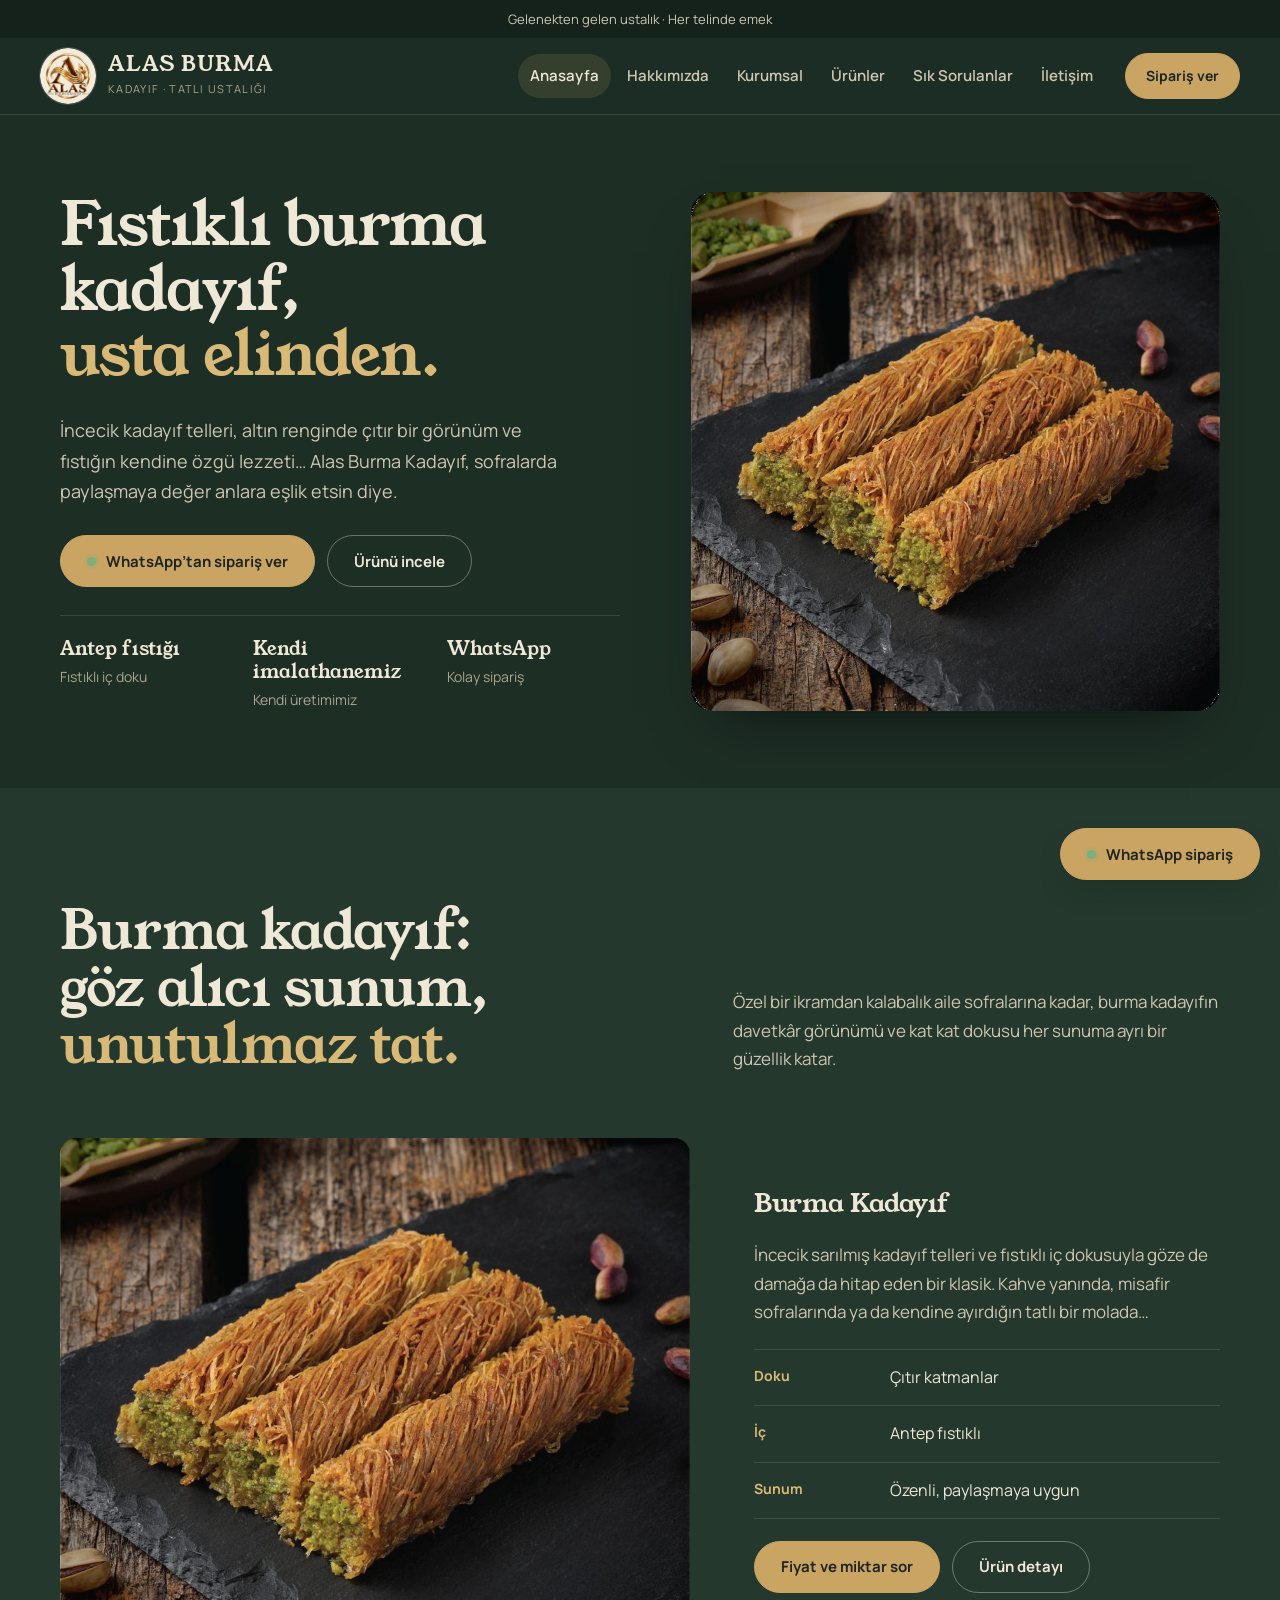
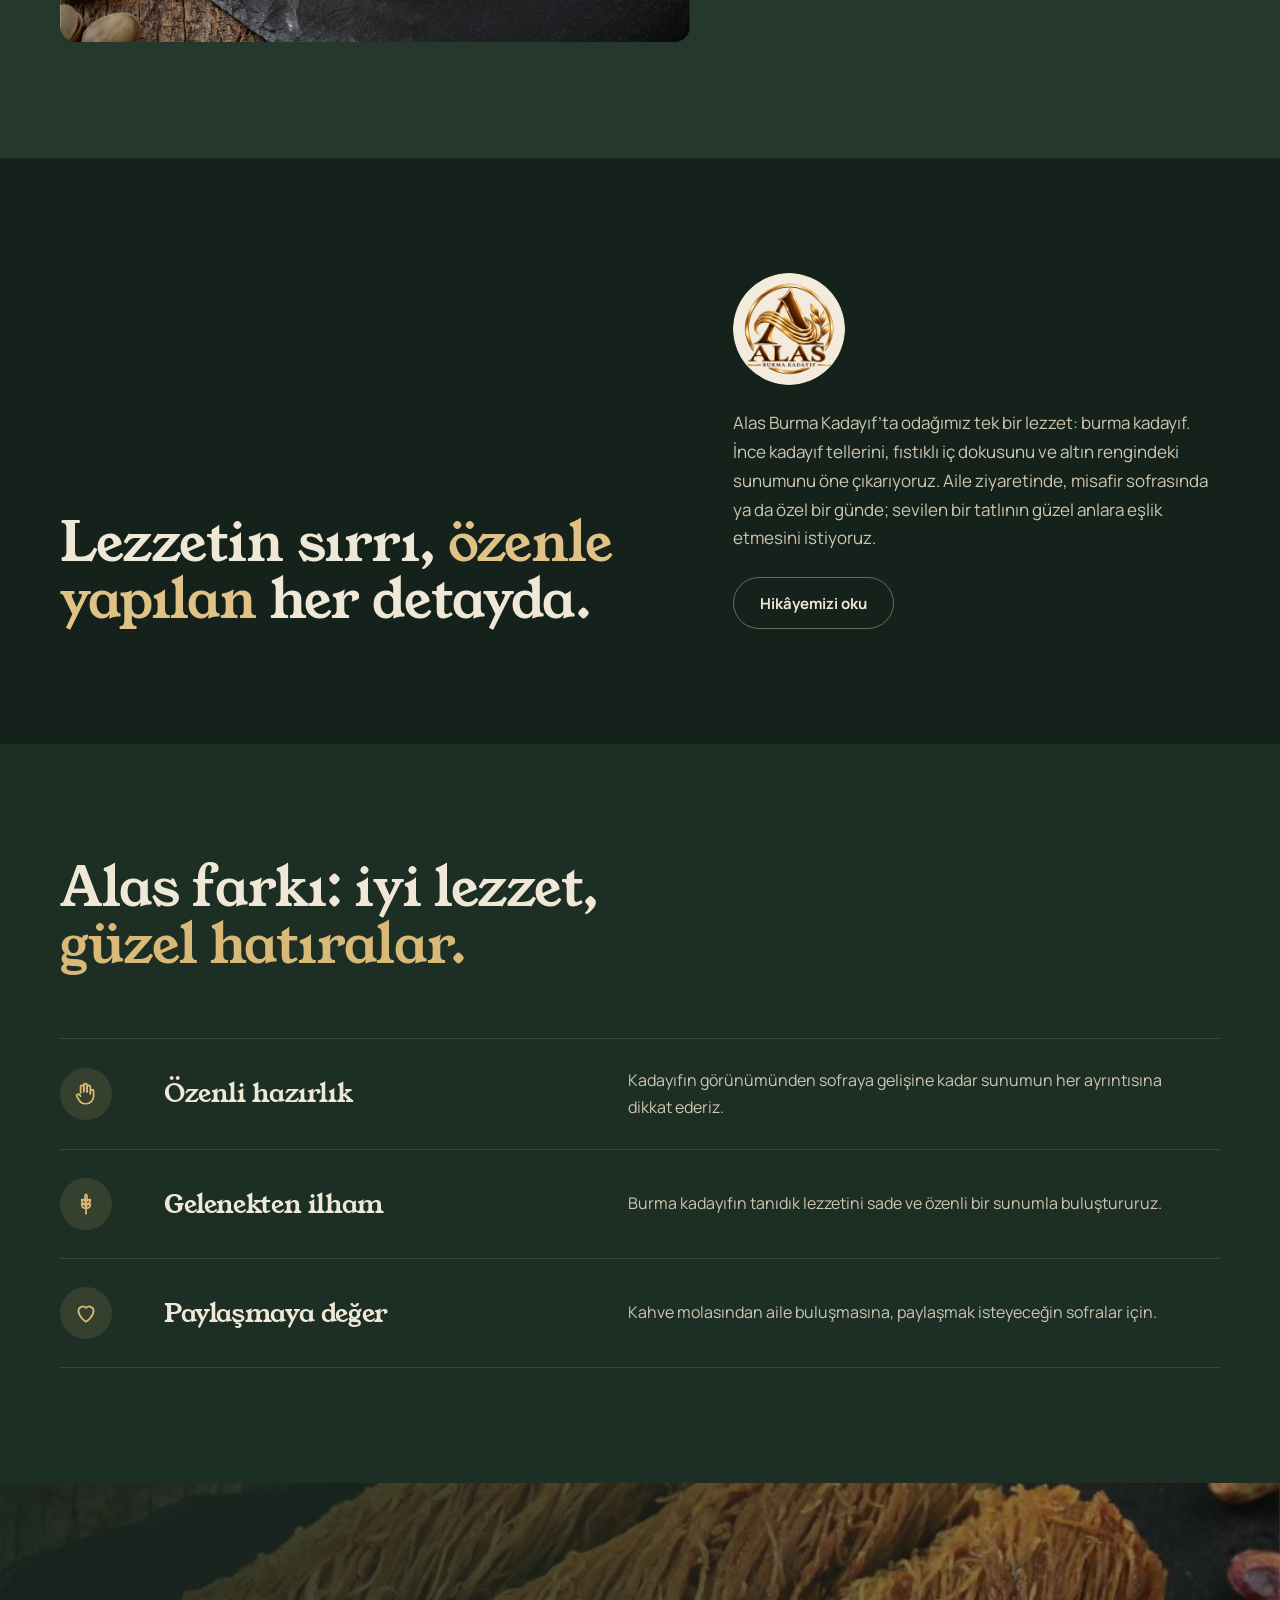
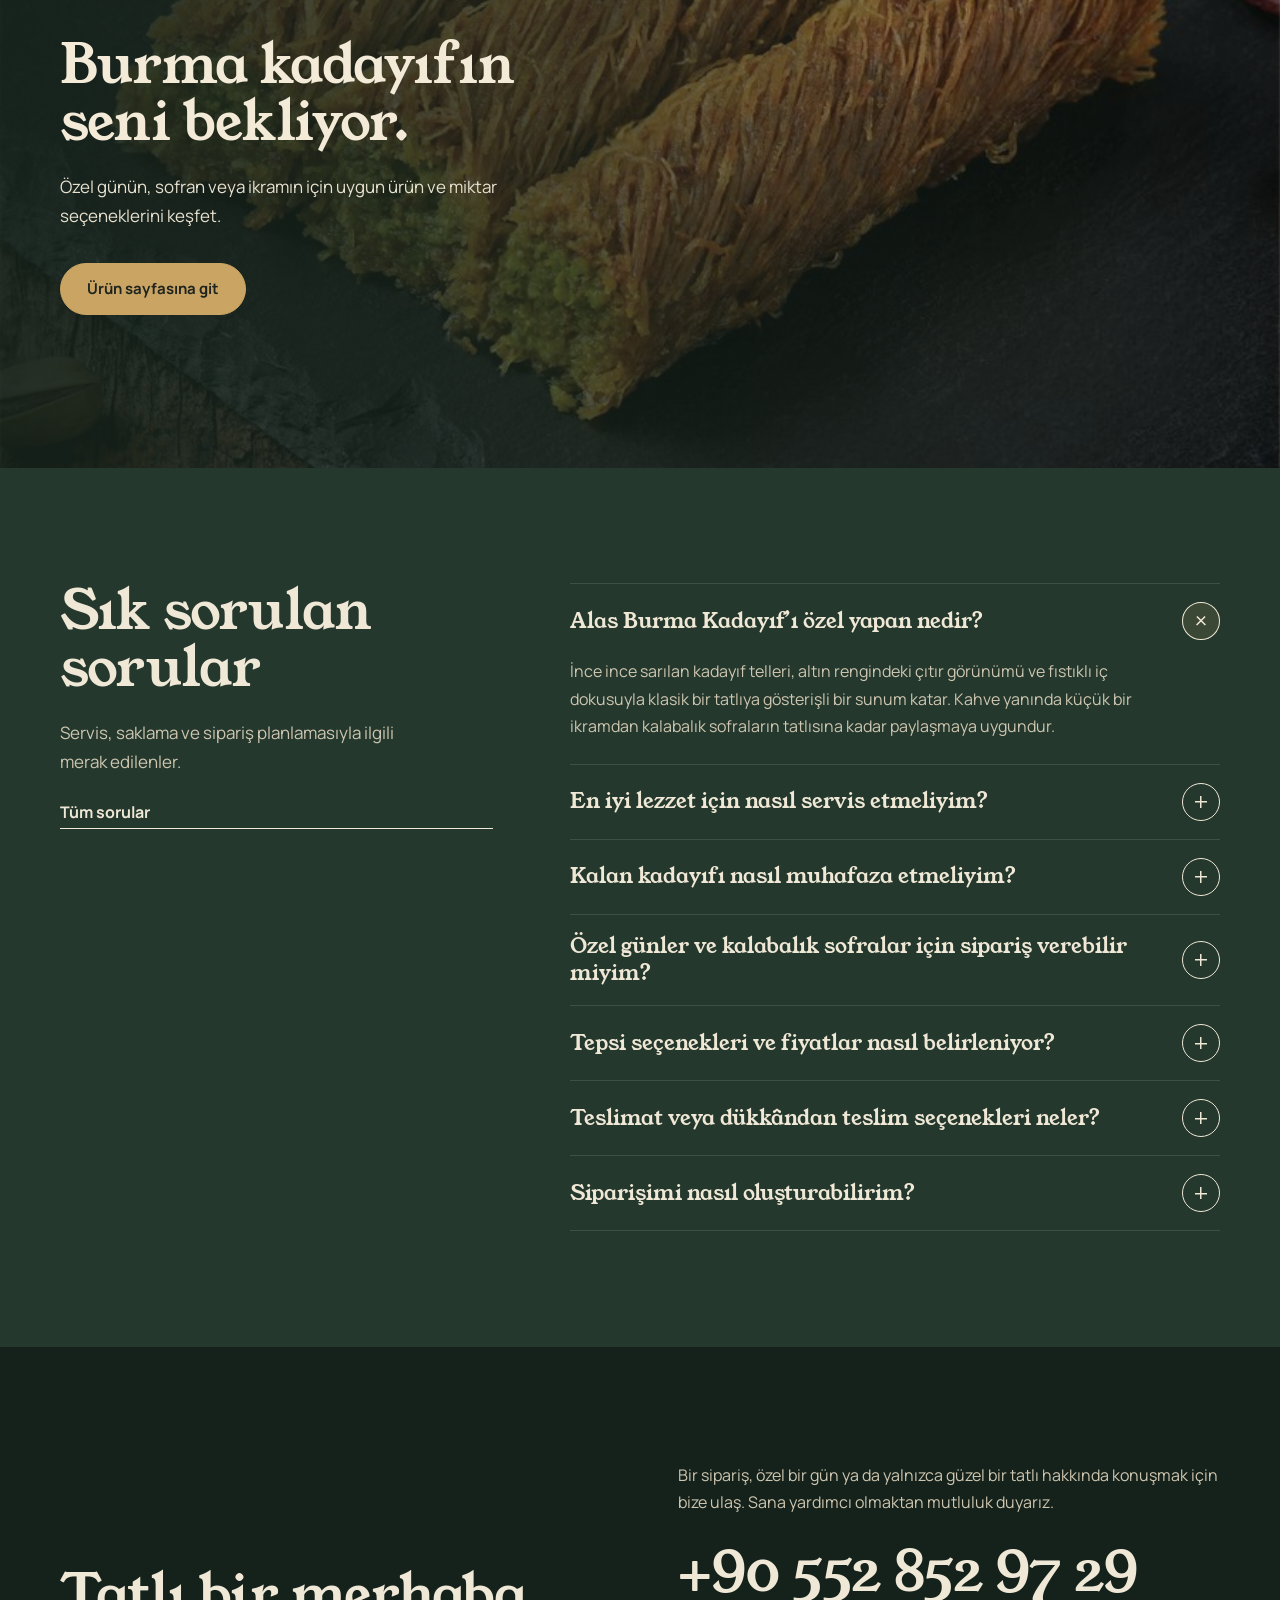
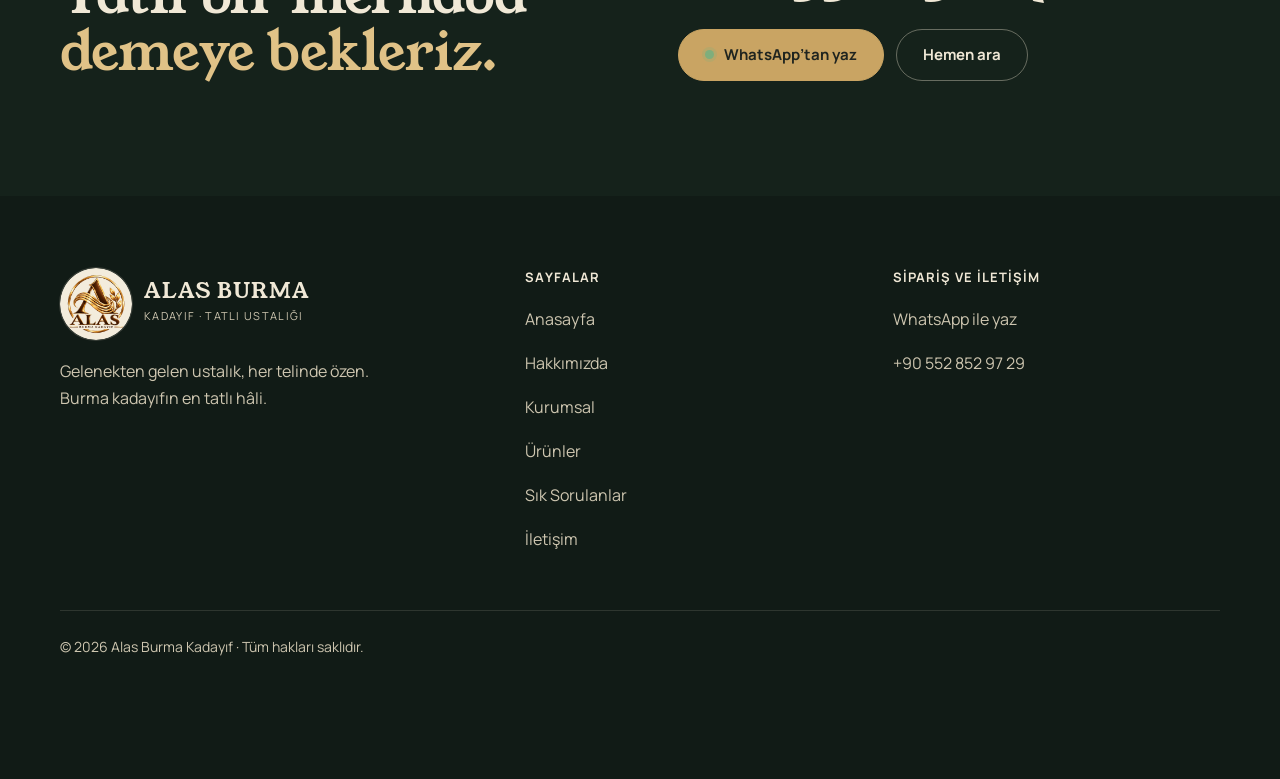
==== commit f1213bba: "Add files via upload" ====
--- a/index.html
+++ b/index.html
@@ -43,7 +43,7 @@
 <img class="slide is-on" src="assets/burma-kadayif.jpg" alt="Siyah taş tabakta, Antep fıstıklı çıtır burma kadayıf" fetchpriority="high">
 <img class="slide" src="assets/fistikli-kadayif-tepsi.jpg" alt="Tepside Antep fıstıklı burma kadayıf" loading="lazy">
 <img class="slide" src="assets/cevizli-kadayif-tepsi.jpg" alt="Tepside cevizli kadayıf" loading="lazy">
-</div><div class="slide-ctrl"><button class="dot-btn is-on" type="button" aria-label="1. fotoğraf"></button><button class="dot-btn" type="button" aria-label="2. fotoğraf"></button><button class="dot-btn" type="button" aria-label="3. fotoğraf"></button><button class="pause-btn" type="button" aria-label="Slayt gösterisini durdur" aria-pressed="false"></button></div></div>
+</div></div>
 </section>
 
 <section class="sec white" id="urunler"><div class="wrap">
--- a/assets/site.css
+++ b/assets/site.css
@@ -265,15 +265,9 @@
 /* Kahraman: ölçülü, çerçeveli foto + yumuşak geçişli slayt */
 .hero{align-items:center}
 .hero-media{position:relative}
-@media(min-width:901px){.hero-media{justify-self:center;height:min(calc(100svh - 200px),620px);aspect-ratio:4/5;max-width:100%;margin:40px max(var(--gut),calc((100vw - var(--wrap))/2 + var(--gut))) 40px 0}}
+@media(min-width:901px){.hero{grid-template-columns:minmax(0,1.08fr) minmax(0,.92fr);align-items:stretch;min-height:0}.hero-media{align-self:stretch;margin:clamp(48px,6vw,96px) max(var(--gut),calc((100vw - var(--wrap))/2 + var(--gut))) clamp(48px,6vw,96px) 0;min-height:420px}}
 .slides{position:relative;width:100%;height:100%;overflow:hidden;border-radius:22px;box-shadow:0 30px 60px -30px rgba(0,0,0,.6)}
-.slide{position:absolute;inset:0;width:100%;height:100%;object-fit:cover;opacity:0;transform:scale(1.04);transition:opacity 1s ease,transform 6s ease}
-.slide.is-on{opacity:1;transform:none}
-.slide-ctrl{position:absolute;left:16px;bottom:16px;display:flex;align-items:center;gap:2px;padding:4px 6px;border-radius:999px;background:rgba(21,34,27,.72)}
-.dot-btn,.pause-btn{width:36px;height:36px;border:0;background:transparent;cursor:pointer;display:grid;place-items:center;border-radius:50%;color:var(--ink)}
-.dot-btn:after{content:"";width:8px;height:8px;border-radius:50%;background:rgba(240,232,214,.45);transition:.3s}
-.dot-btn.is-on:after{width:22px;border-radius:4px;background:var(--gold)}
-.pause-btn:after{content:"";width:10px;height:12px;background:linear-gradient(90deg,currentColor 0 3px,transparent 3px 7px,currentColor 7px 10px)}
-.pause-btn[aria-pressed="true"]:after{width:10px;height:12px;background:currentColor;clip-path:polygon(0 0,100% 50%,0 100%);margin-left:2px}
+.slide{position:absolute;inset:0;width:100%;height:100%;object-fit:cover;opacity:0;transition:opacity 1s ease}
+.slide.is-on{opacity:1}
 .footer .brand .logo{width:72px;height:72px}
 @media(prefers-reduced-motion:reduce){.slide{transition:none}}
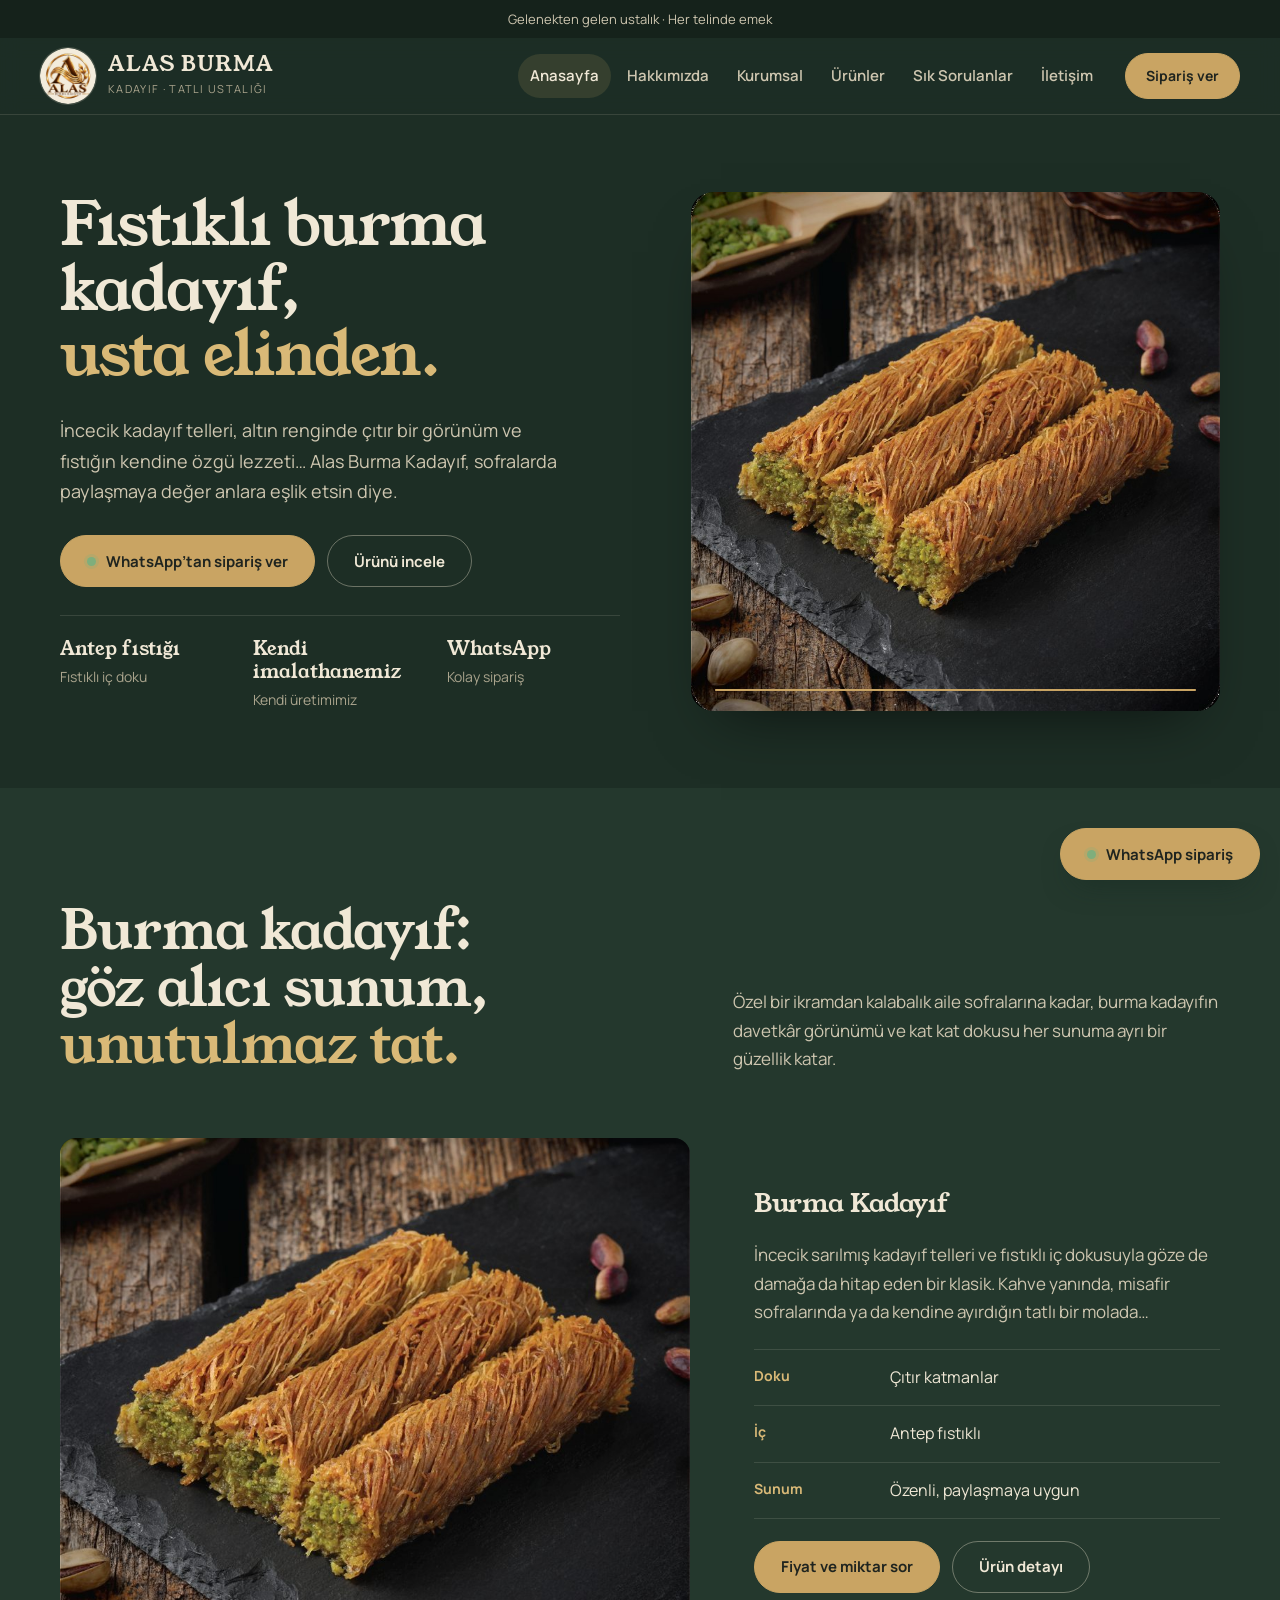
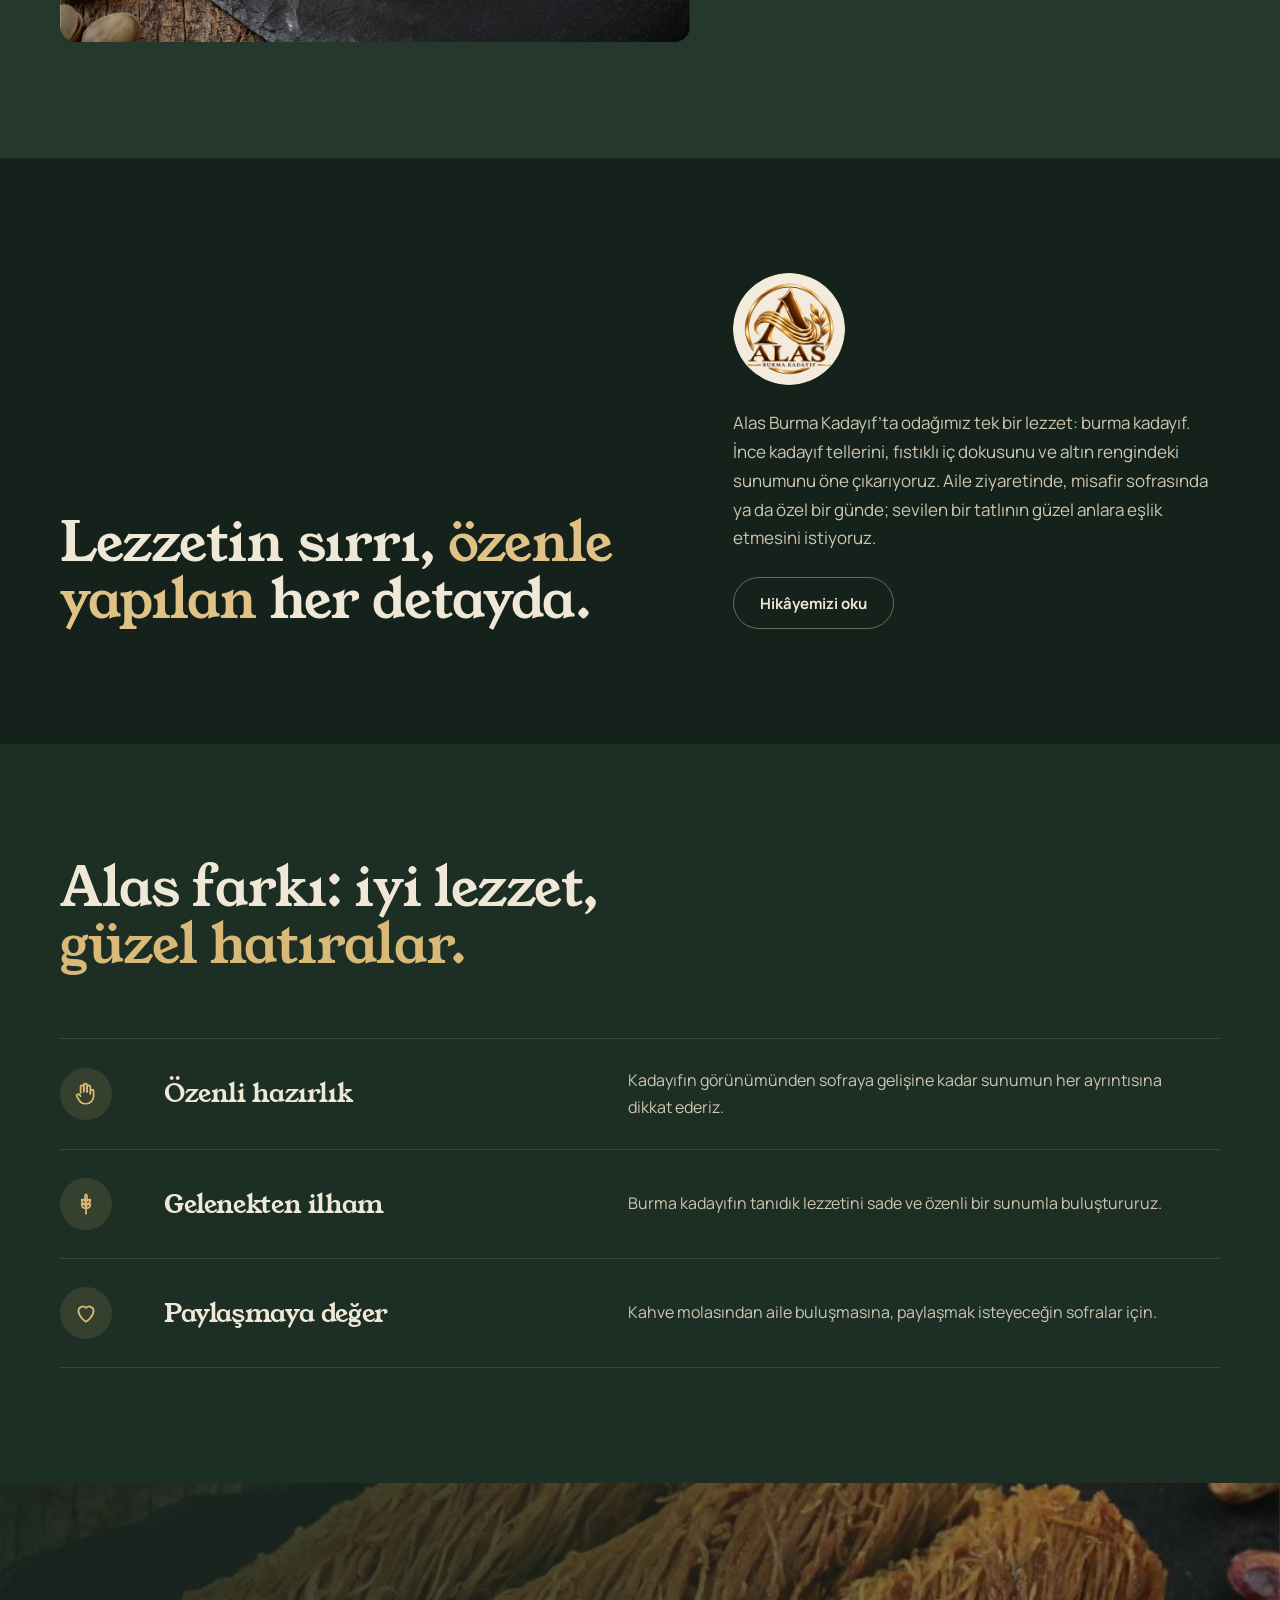
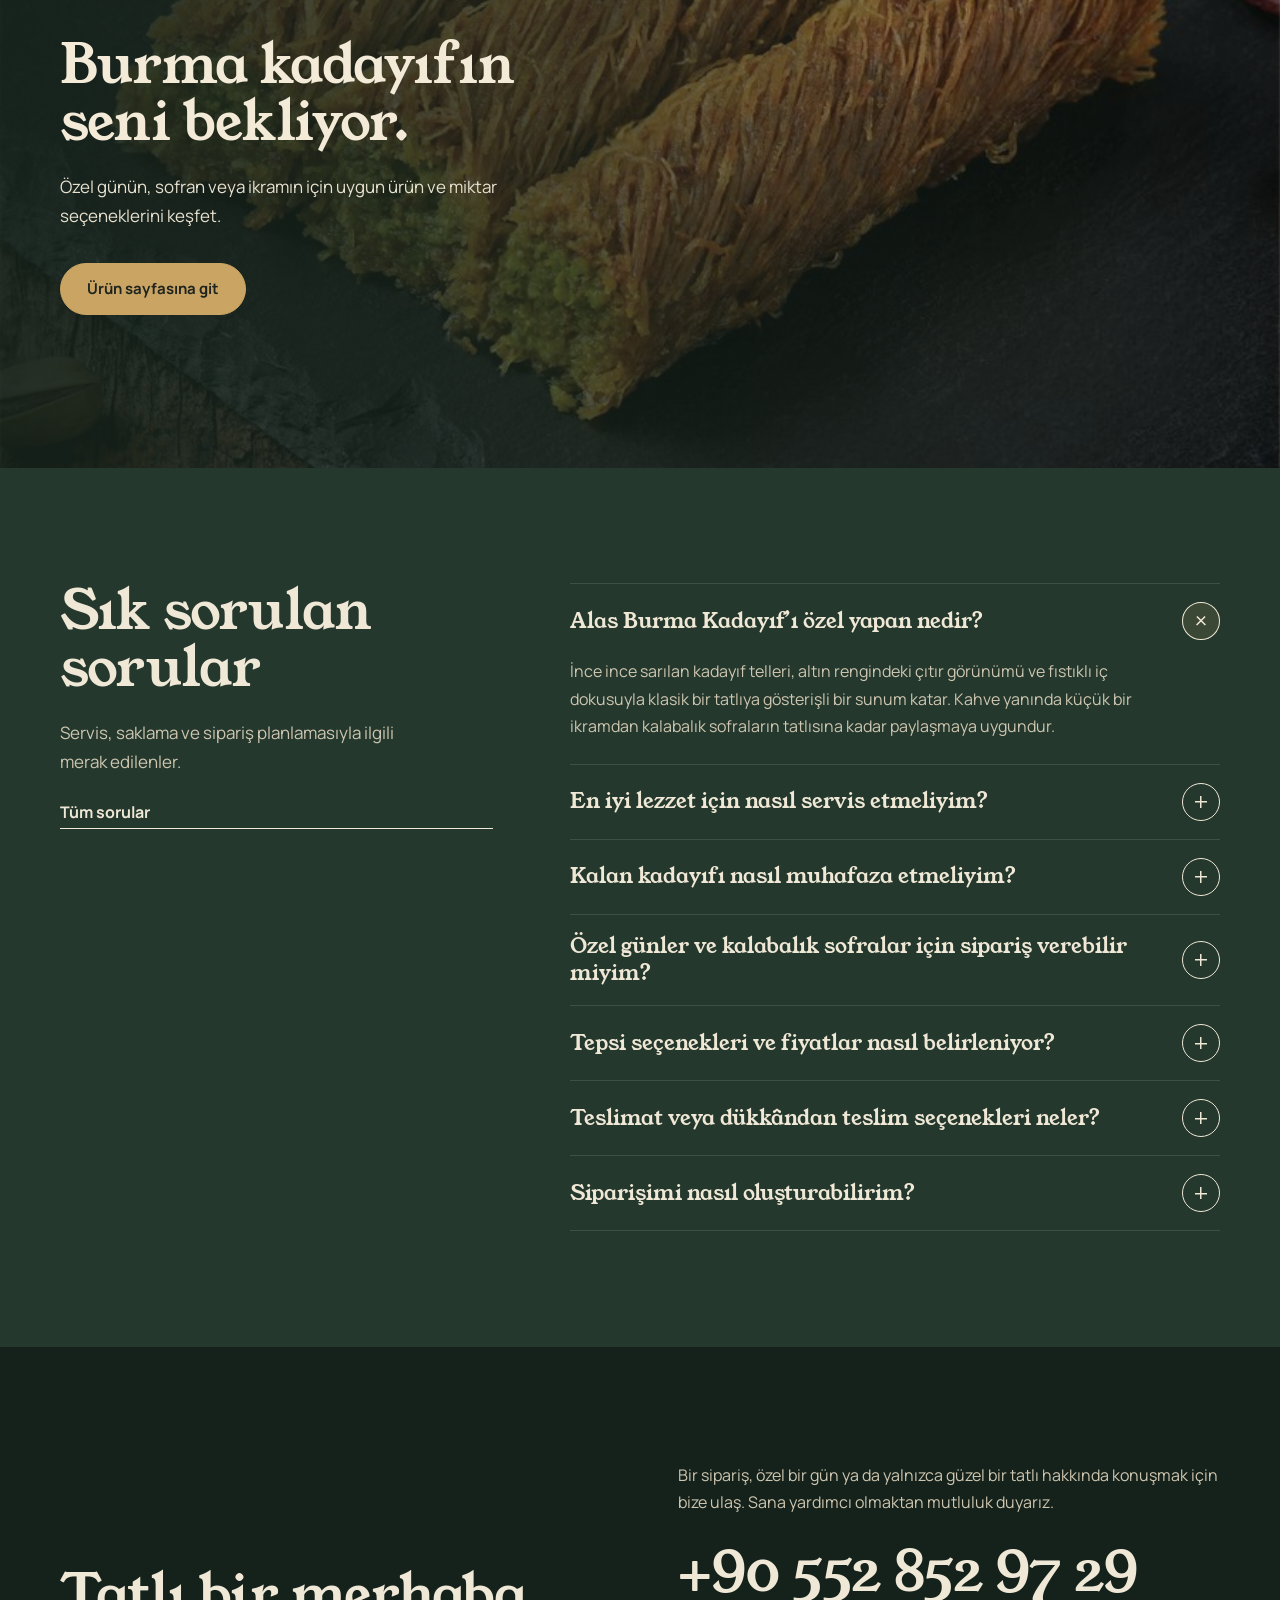
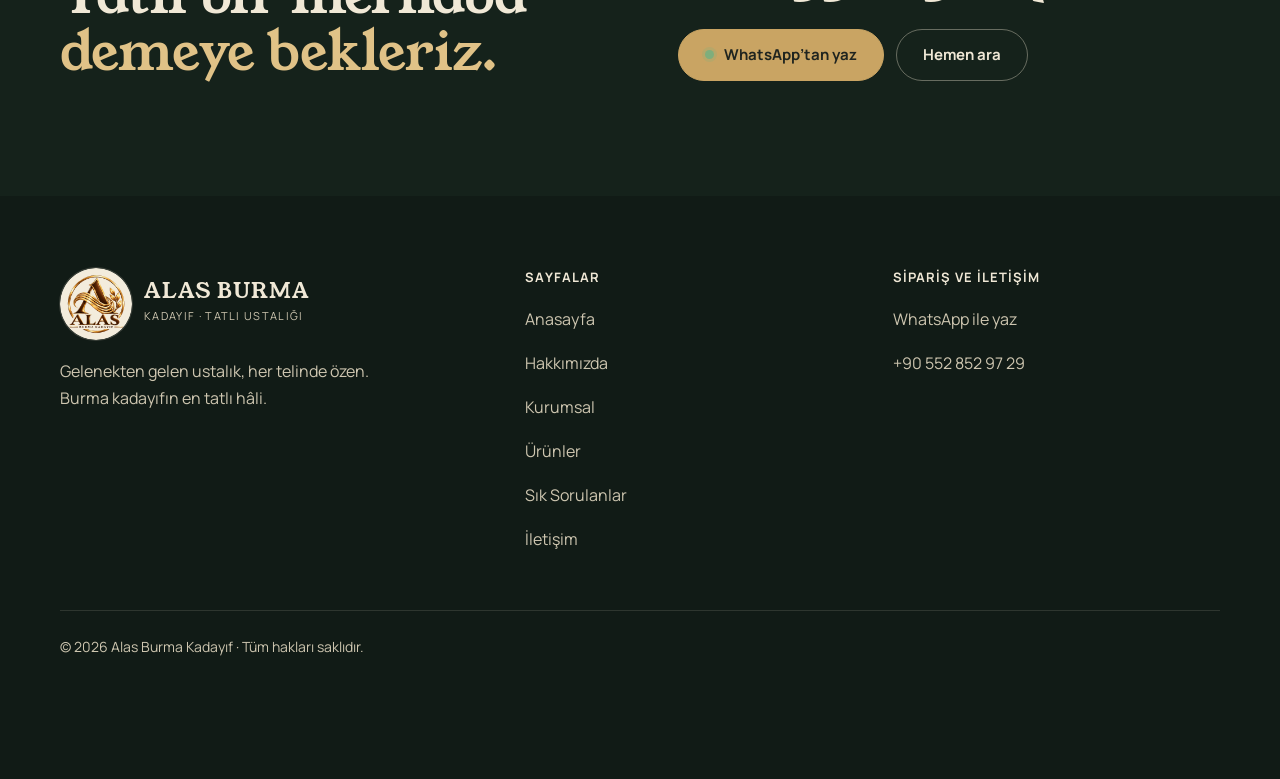
==== commit 53ebec7a: "Add files via upload" ====
--- a/index.html
+++ b/index.html
@@ -10,7 +10,7 @@
 <link rel="icon" type="image/png" href="assets/favicon-96.png"><link rel="apple-touch-icon" href="assets/logo.png">
 <link rel="preconnect" href="https://fonts.googleapis.com"><link rel="preconnect" href="https://fonts.gstatic.com" crossorigin>
 <link rel="stylesheet" href="https://fonts.googleapis.com/css2?family=Manrope:wght@400;500;600;700&family=Young+Serif&display=swap">
-<link rel="stylesheet" href="assets/site.css">
+<link rel="stylesheet" href="assets/site.css?v=mwnxcr70">
 <script type="application/ld+json">{"@context":"https://schema.org","@type":"Bakery","name":"Alas Burma Kadayıf","url":"https://xn--alasburmakadayf-llc.com/","telephone":"+905528529729","image":"https://xn--alasburmakadayf-llc.com/assets/burma-kadayif.jpg","servesCuisine":"Türk tatlıları"}</script></head>
 <body>
 <a class="skip" href="#icerik">İçeriğe geç</a>
@@ -43,6 +43,7 @@
 <img class="slide is-on" src="assets/burma-kadayif.jpg" alt="Siyah taş tabakta, Antep fıstıklı çıtır burma kadayıf" fetchpriority="high">
 <img class="slide" src="assets/fistikli-kadayif-tepsi.jpg" alt="Tepside Antep fıstıklı burma kadayıf" loading="lazy">
 <img class="slide" src="assets/cevizli-kadayif-tepsi.jpg" alt="Tepside cevizli kadayıf" loading="lazy">
+<span class="slide-bar" aria-hidden="true"></span>
 </div></div>
 </section>
 
@@ -97,6 +98,6 @@
 <div class="legal">© 2026 Alas Burma Kadayıf · Tüm hakları saklıdır.</div>
 </div></footer>
 <a class="btn wa" href="https://wa.me/905528529729?text=Merhaba%2C%20Alas%20Burma%20Kaday%C4%B1f%20hakk%C4%B1nda%20bilgi%20almak%20istiyorum." target="_blank" rel="noopener"><span class="dot" aria-hidden="true"></span>WhatsApp sipariş</a>
-<script src="assets/site.js"></script>
+<script src="assets/site.js?v=mwnxcr70"></script>
 </body>
 </html>
--- a/assets/site.css
+++ b/assets/site.css
@@ -267,7 +267,13 @@
 .hero-media{position:relative}
 @media(min-width:901px){.hero{grid-template-columns:minmax(0,1.08fr) minmax(0,.92fr);align-items:stretch;min-height:0}.hero-media{align-self:stretch;margin:clamp(48px,6vw,96px) max(var(--gut),calc((100vw - var(--wrap))/2 + var(--gut))) clamp(48px,6vw,96px) 0;min-height:420px}}
 .slides{position:relative;width:100%;height:100%;overflow:hidden;border-radius:22px;box-shadow:0 30px 60px -30px rgba(0,0,0,.6)}
-.slide{position:absolute;inset:0;width:100%;height:100%;object-fit:cover;opacity:0;transition:opacity 1s ease}
-.slide.is-on{opacity:1}
+.slide{position:absolute;inset:0;width:100%;height:100%;object-fit:cover;opacity:0;transform:scale(1.07);filter:saturate(.85) blur(3px);transition:opacity 1.4s cubic-bezier(.4,0,.2,1),filter 1.4s cubic-bezier(.4,0,.2,1),transform 4.6s cubic-bezier(.16,1,.3,1)}
+.slide.is-on{opacity:1;z-index:1;transform:scale(1);filter:none}
+.slide.is-out{opacity:0;z-index:0;transform:scale(1.02)}
+/* ince altın ilerleme çizgisi: süsleme, kontrol değil */
+.slide-bar{position:absolute;left:24px;right:24px;bottom:20px;z-index:2;height:2px;border-radius:2px;background:rgba(240,232,214,.25);overflow:hidden}
+.slide-bar:after{content:"";position:absolute;inset:0;background:var(--gold);transform:scaleX(0);transform-origin:left}
+.slide-bar.run:after{animation:bar var(--slide-ms,3000ms) linear forwards}
+@keyframes bar{to{transform:scaleX(1)}}
 .footer .brand .logo{width:72px;height:72px}
-@media(prefers-reduced-motion:reduce){.slide{transition:none}}
+@media(prefers-reduced-motion:reduce){.slide{transition:opacity .01s;transform:none!important;filter:none!important}.slide-bar{display:none}}
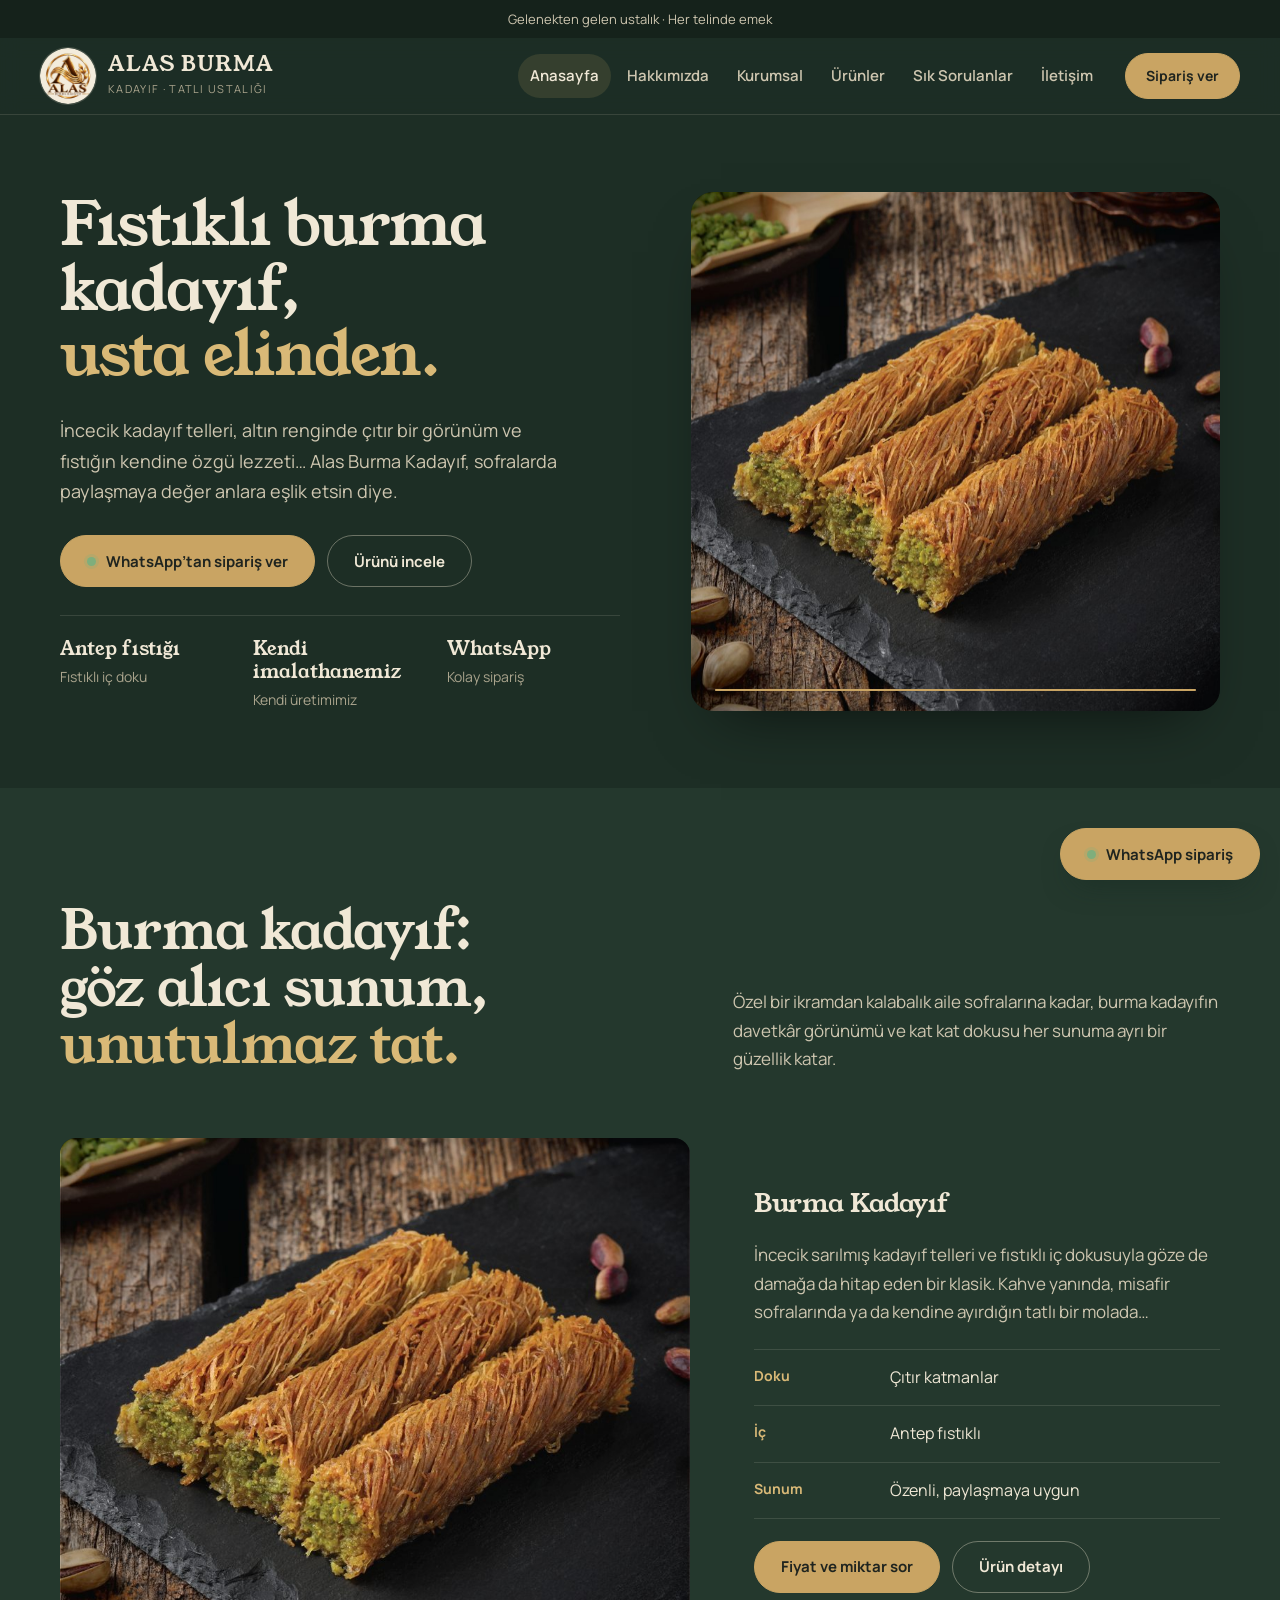
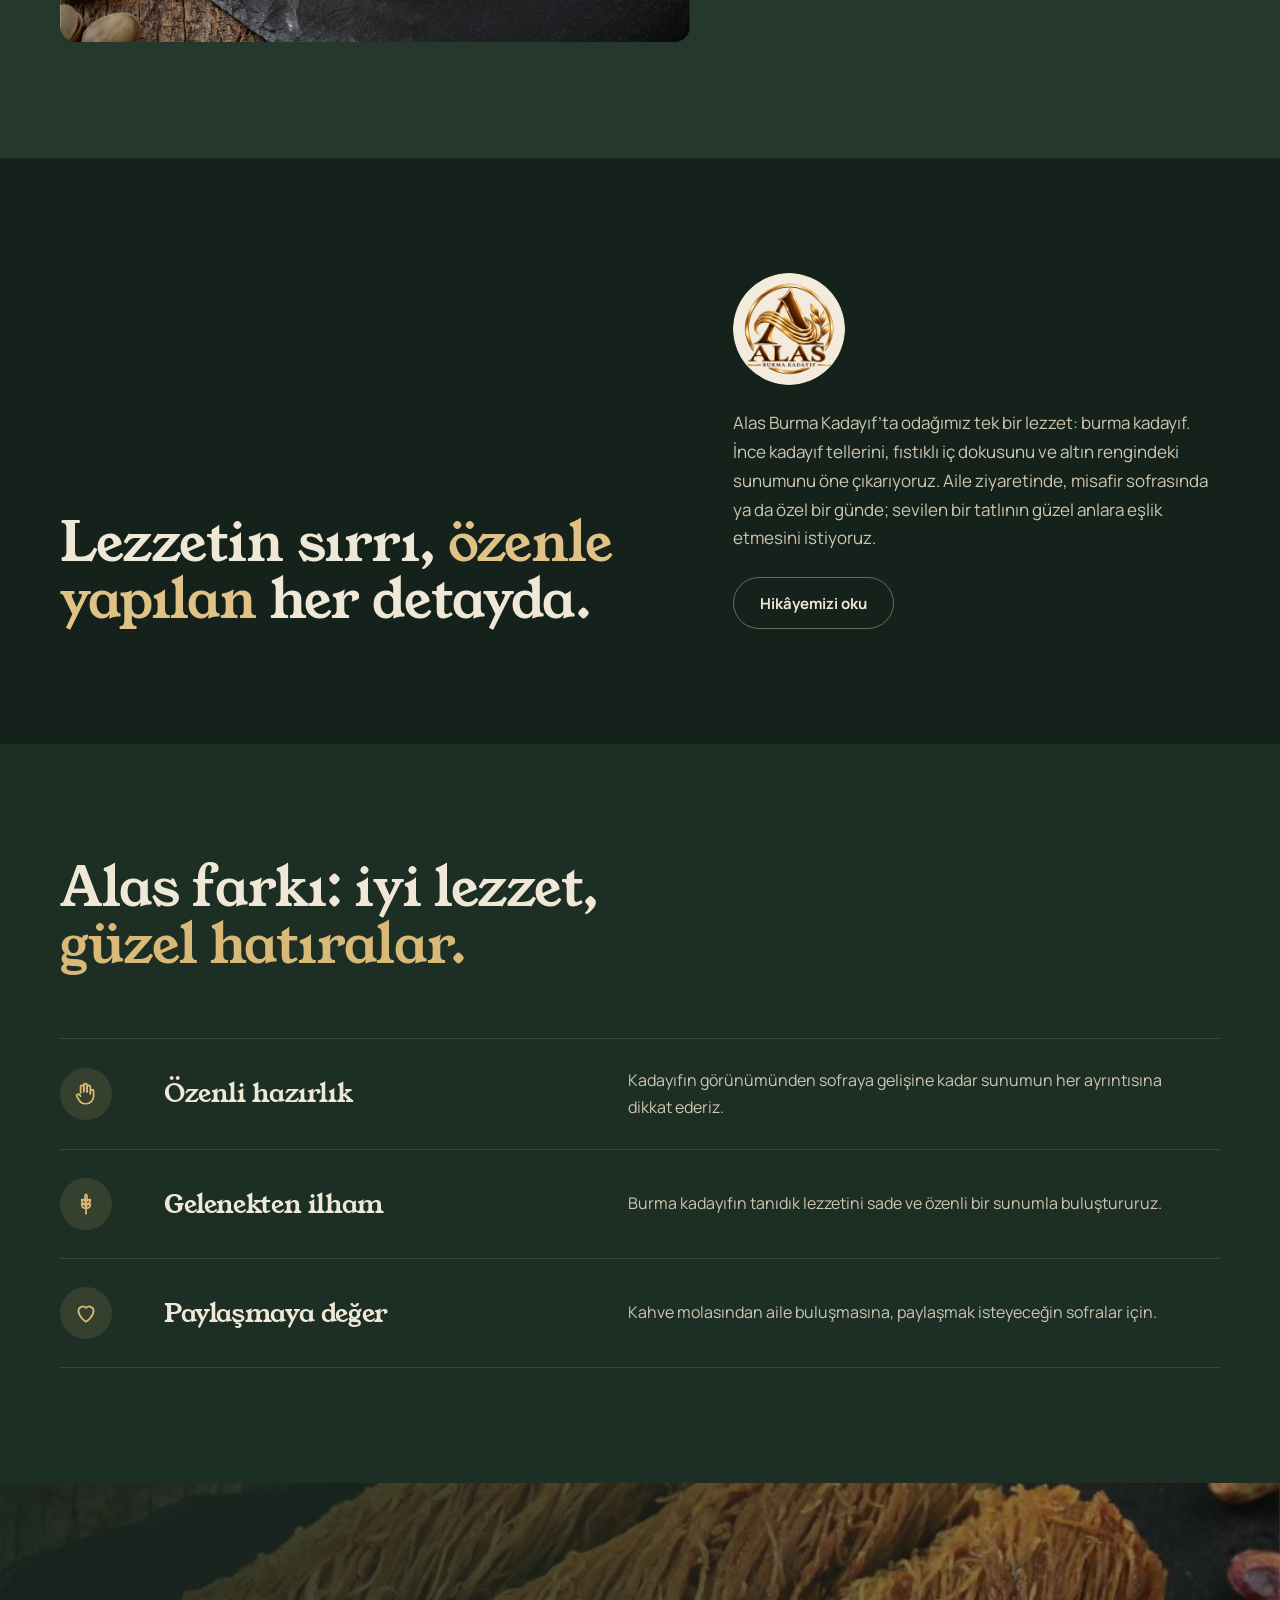
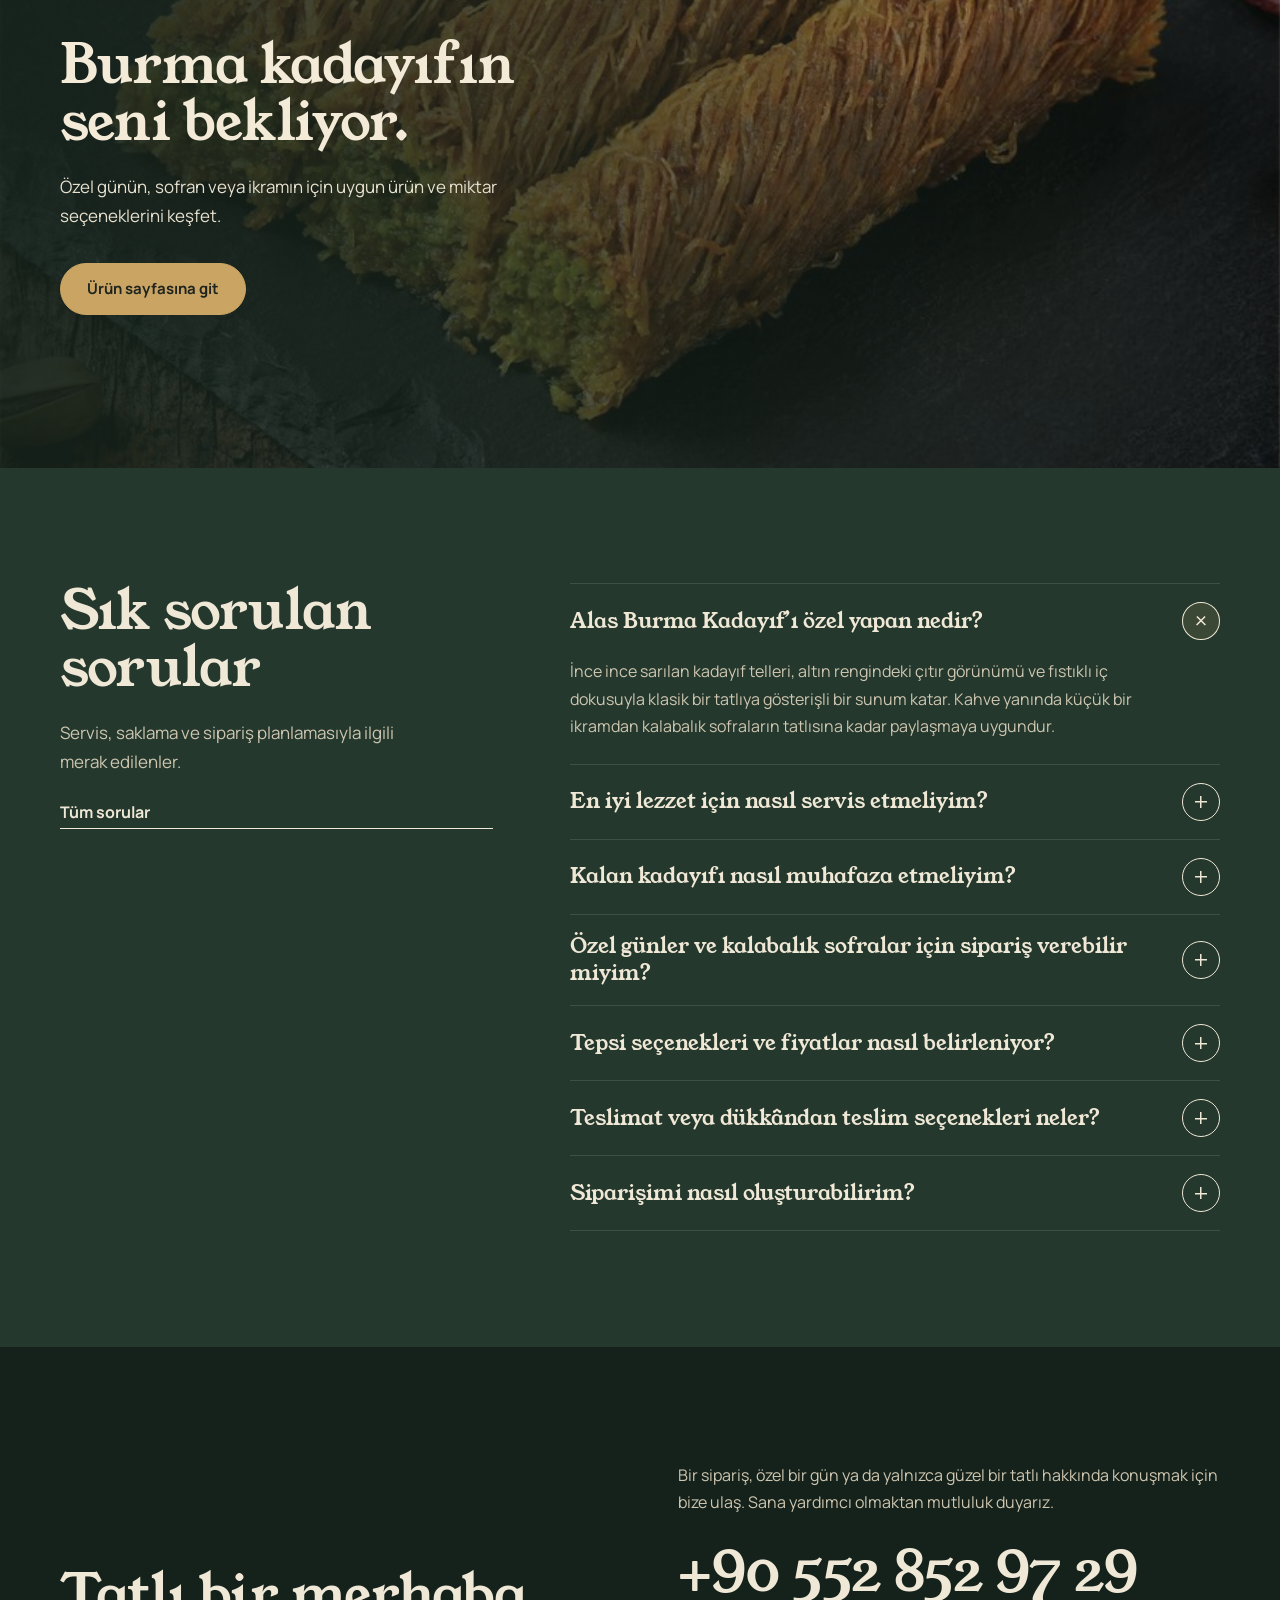
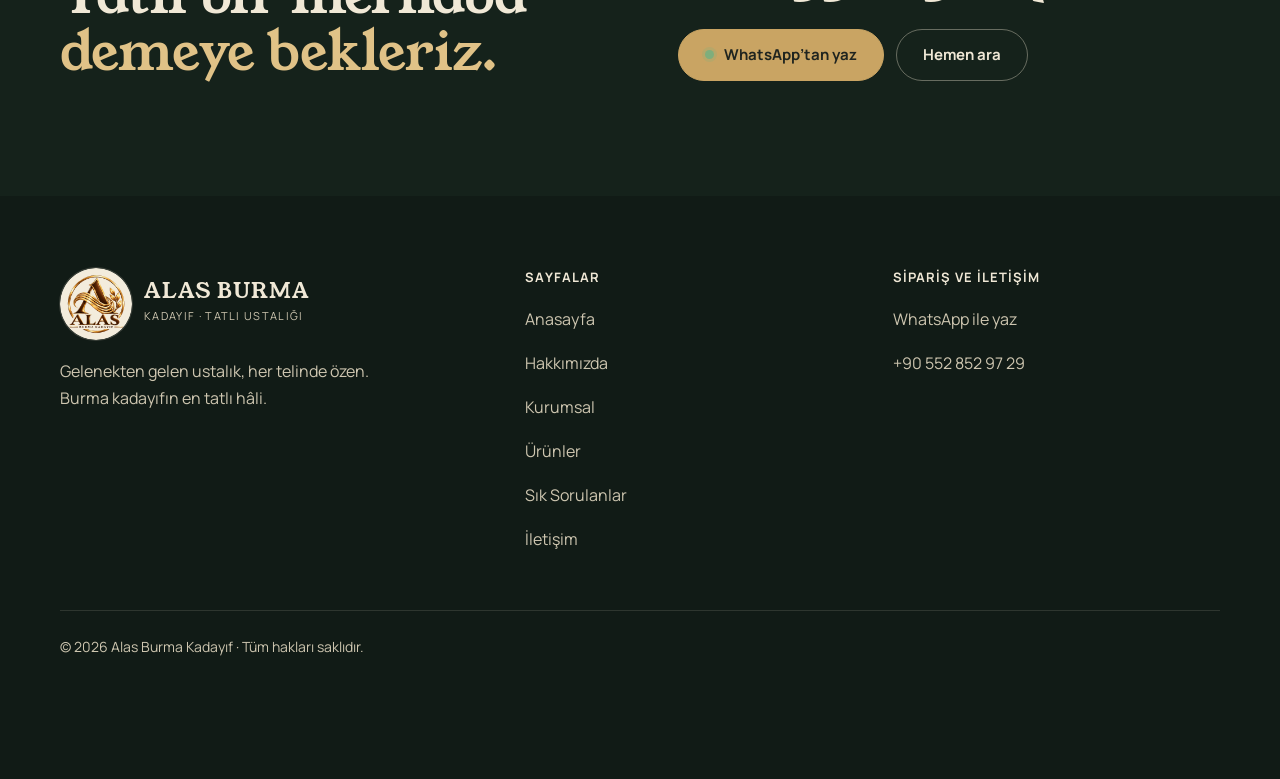
==== commit 71894a06: "Add files via upload" ====
--- a/index.html
+++ b/index.html
@@ -10,7 +10,7 @@
 <link rel="icon" type="image/png" href="assets/favicon-96.png"><link rel="apple-touch-icon" href="assets/logo.png">
 <link rel="preconnect" href="https://fonts.googleapis.com"><link rel="preconnect" href="https://fonts.gstatic.com" crossorigin>
 <link rel="stylesheet" href="https://fonts.googleapis.com/css2?family=Manrope:wght@400;500;600;700&family=Young+Serif&display=swap">
-<link rel="stylesheet" href="assets/site.css?v=mwnxcr70">
+<link rel="stylesheet" href="assets/site.css?v=mwnxhmvl">
 <script type="application/ld+json">{"@context":"https://schema.org","@type":"Bakery","name":"Alas Burma Kadayıf","url":"https://xn--alasburmakadayf-llc.com/","telephone":"+905528529729","image":"https://xn--alasburmakadayf-llc.com/assets/burma-kadayif.jpg","servesCuisine":"Türk tatlıları"}</script></head>
 <body>
 <a class="skip" href="#icerik">İçeriğe geç</a>
@@ -43,7 +43,7 @@
 <img class="slide is-on" src="assets/burma-kadayif.jpg" alt="Siyah taş tabakta, Antep fıstıklı çıtır burma kadayıf" fetchpriority="high">
 <img class="slide" src="assets/fistikli-kadayif-tepsi.jpg" alt="Tepside Antep fıstıklı burma kadayıf" loading="lazy">
 <img class="slide" src="assets/cevizli-kadayif-tepsi.jpg" alt="Tepside cevizli kadayıf" loading="lazy">
-<span class="slide-bar" aria-hidden="true"></span>
+<span class="wipe-line" aria-hidden="true"></span><span class="slide-bar" aria-hidden="true"></span>
 </div></div>
 </section>
 
@@ -98,6 +98,6 @@
 <div class="legal">© 2026 Alas Burma Kadayıf · Tüm hakları saklıdır.</div>
 </div></footer>
 <a class="btn wa" href="https://wa.me/905528529729?text=Merhaba%2C%20Alas%20Burma%20Kaday%C4%B1f%20hakk%C4%B1nda%20bilgi%20almak%20istiyorum." target="_blank" rel="noopener"><span class="dot" aria-hidden="true"></span>WhatsApp sipariş</a>
-<script src="assets/site.js?v=mwnxcr70"></script>
+<script src="assets/site.js?v=mwnxhmvl"></script>
 </body>
 </html>
--- a/assets/site.css
+++ b/assets/site.css
@@ -267,13 +267,21 @@
 .hero-media{position:relative}
 @media(min-width:901px){.hero{grid-template-columns:minmax(0,1.08fr) minmax(0,.92fr);align-items:stretch;min-height:0}.hero-media{align-self:stretch;margin:clamp(48px,6vw,96px) max(var(--gut),calc((100vw - var(--wrap))/2 + var(--gut))) clamp(48px,6vw,96px) 0;min-height:420px}}
 .slides{position:relative;width:100%;height:100%;overflow:hidden;border-radius:22px;box-shadow:0 30px 60px -30px rgba(0,0,0,.6)}
-.slide{position:absolute;inset:0;width:100%;height:100%;object-fit:cover;opacity:0;transform:scale(1.07);filter:saturate(.85) blur(3px);transition:opacity 1.4s cubic-bezier(.4,0,.2,1),filter 1.4s cubic-bezier(.4,0,.2,1),transform 4.6s cubic-bezier(.16,1,.3,1)}
-.slide.is-on{opacity:1;z-index:1;transform:scale(1);filter:none}
-.slide.is-out{opacity:0;z-index:0;transform:scale(1.02)}
+.slide{position:absolute;inset:0;width:100%;height:100%;object-fit:cover;opacity:0;z-index:0}
+/* giden foto altta kalır, yavaşça kararır */
+.slide.is-out{opacity:1;z-index:1;animation:out 1.3s ease forwards}
+/* gelen foto perde gibi soldan açılır, sonra yavaşça yakınlaşır */
+.slide.is-on{opacity:1;z-index:2;animation:wipe 1.3s cubic-bezier(.77,0,.18,1) both,drift 5s cubic-bezier(.25,.1,.25,1) both}
+@keyframes wipe{from{clip-path:inset(0 100% 0 0)}to{clip-path:inset(0 0 0 0)}}
+@keyframes drift{from{transform:scale(1.14)}to{transform:scale(1.02)}}
+@keyframes out{from{filter:brightness(1)}to{filter:brightness(.55)}}
+.wipe-line{position:absolute;top:0;bottom:0;left:0;z-index:3;width:2px;background:linear-gradient(transparent,var(--gold) 20%,var(--gold) 80%,transparent);opacity:0;pointer-events:none}
+.wipe-line.run{animation:line 1.3s cubic-bezier(.77,0,.18,1) forwards}
+@keyframes line{0%{left:0;opacity:1}90%{opacity:1}100%{left:calc(100% - 2px);opacity:0}}
 /* ince altın ilerleme çizgisi: süsleme, kontrol değil */
 .slide-bar{position:absolute;left:24px;right:24px;bottom:20px;z-index:2;height:2px;border-radius:2px;background:rgba(240,232,214,.25);overflow:hidden}
 .slide-bar:after{content:"";position:absolute;inset:0;background:var(--gold);transform:scaleX(0);transform-origin:left}
 .slide-bar.run:after{animation:bar var(--slide-ms,3000ms) linear forwards}
 @keyframes bar{to{transform:scaleX(1)}}
 .footer .brand .logo{width:72px;height:72px}
-@media(prefers-reduced-motion:reduce){.slide{transition:opacity .01s;transform:none!important;filter:none!important}.slide-bar{display:none}}
+@media(prefers-reduced-motion:reduce){.slide,.slide.is-on,.slide.is-out{animation:none!important;transform:none}.slide.is-out{opacity:0}.wipe-line,.slide-bar{display:none}}
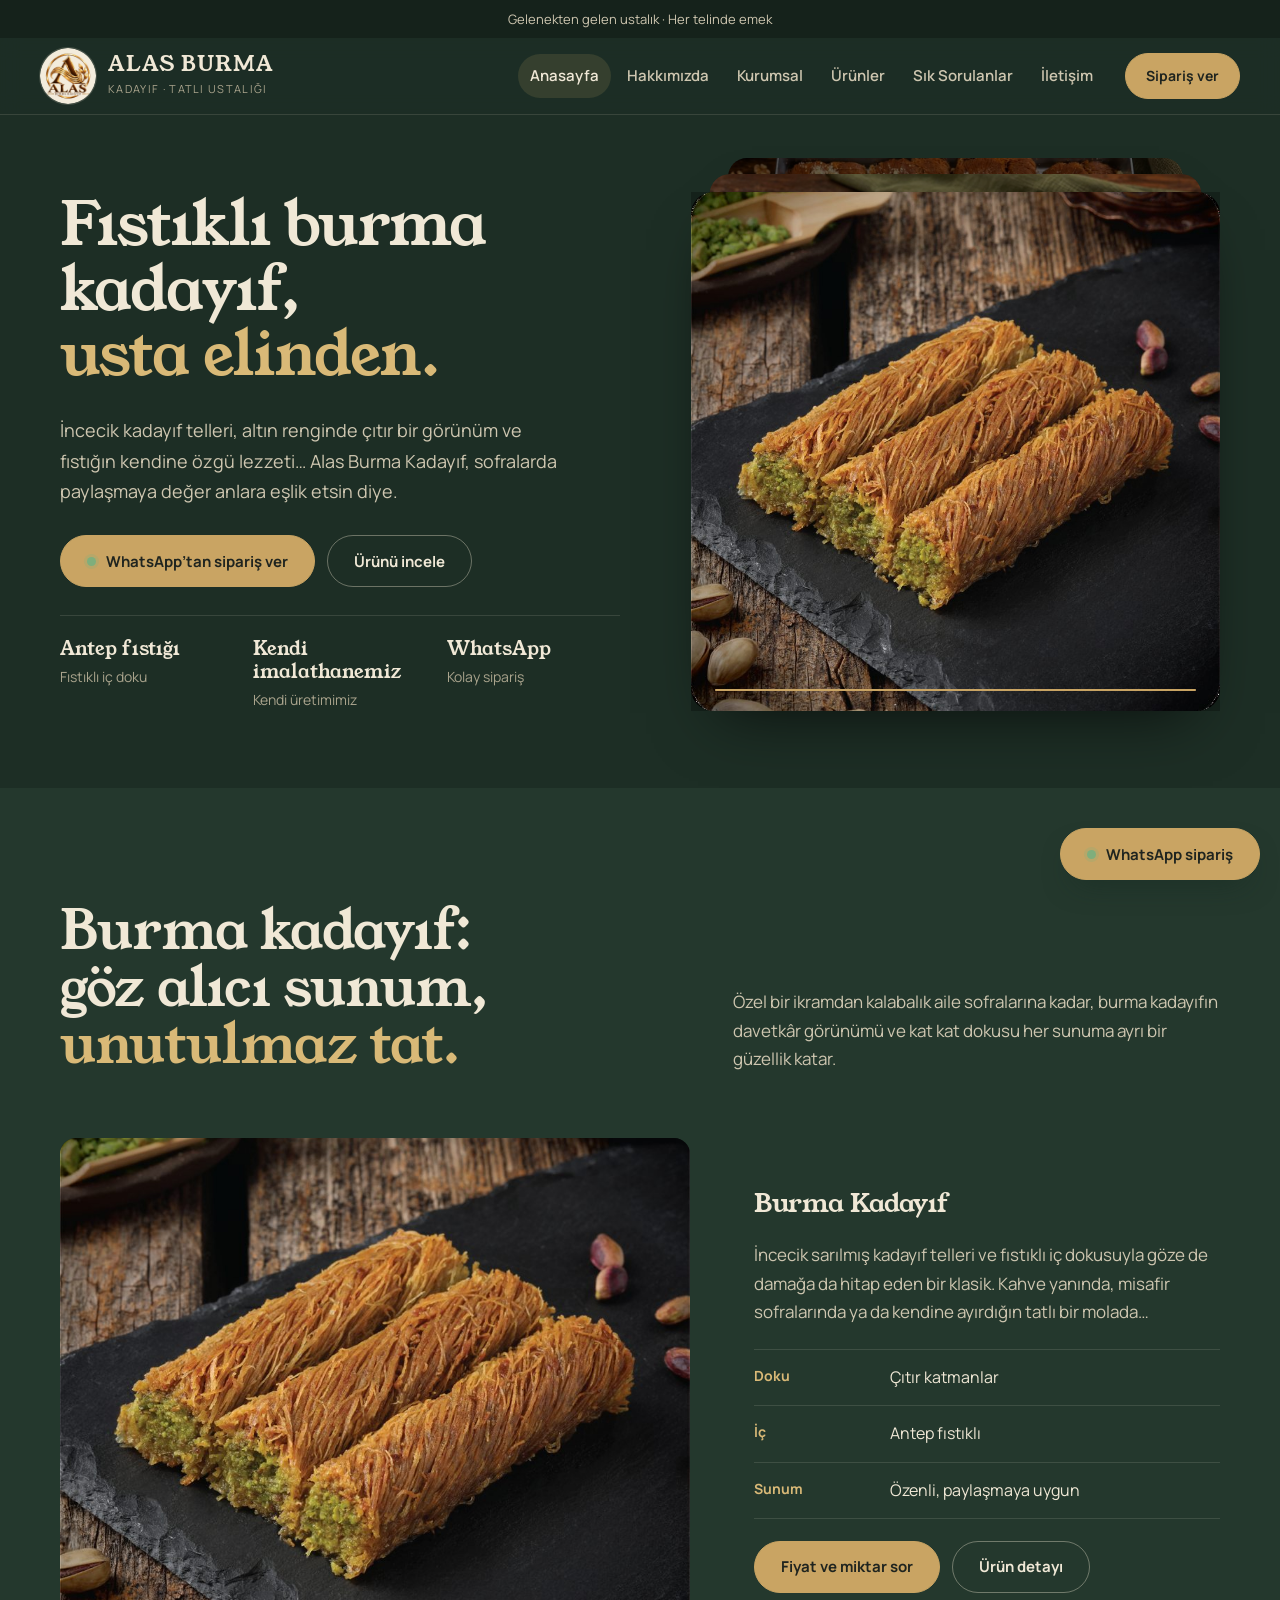
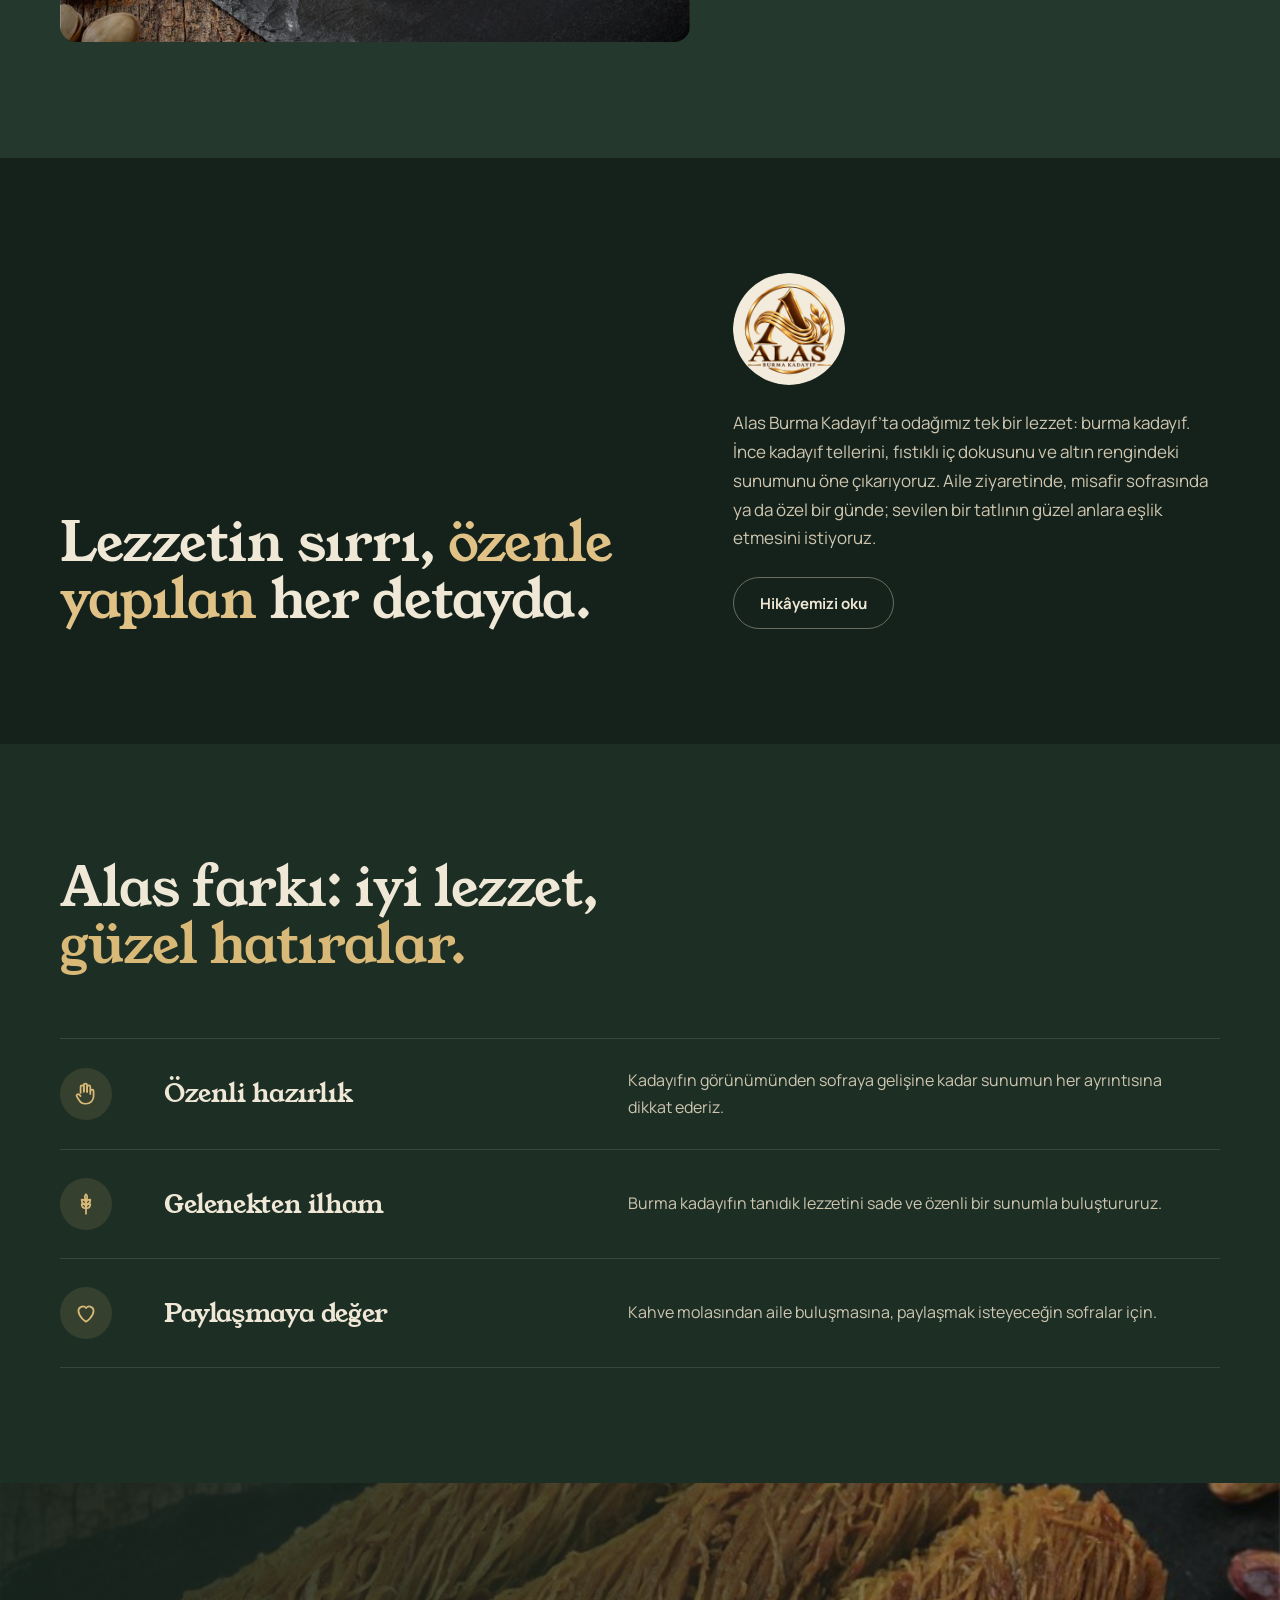
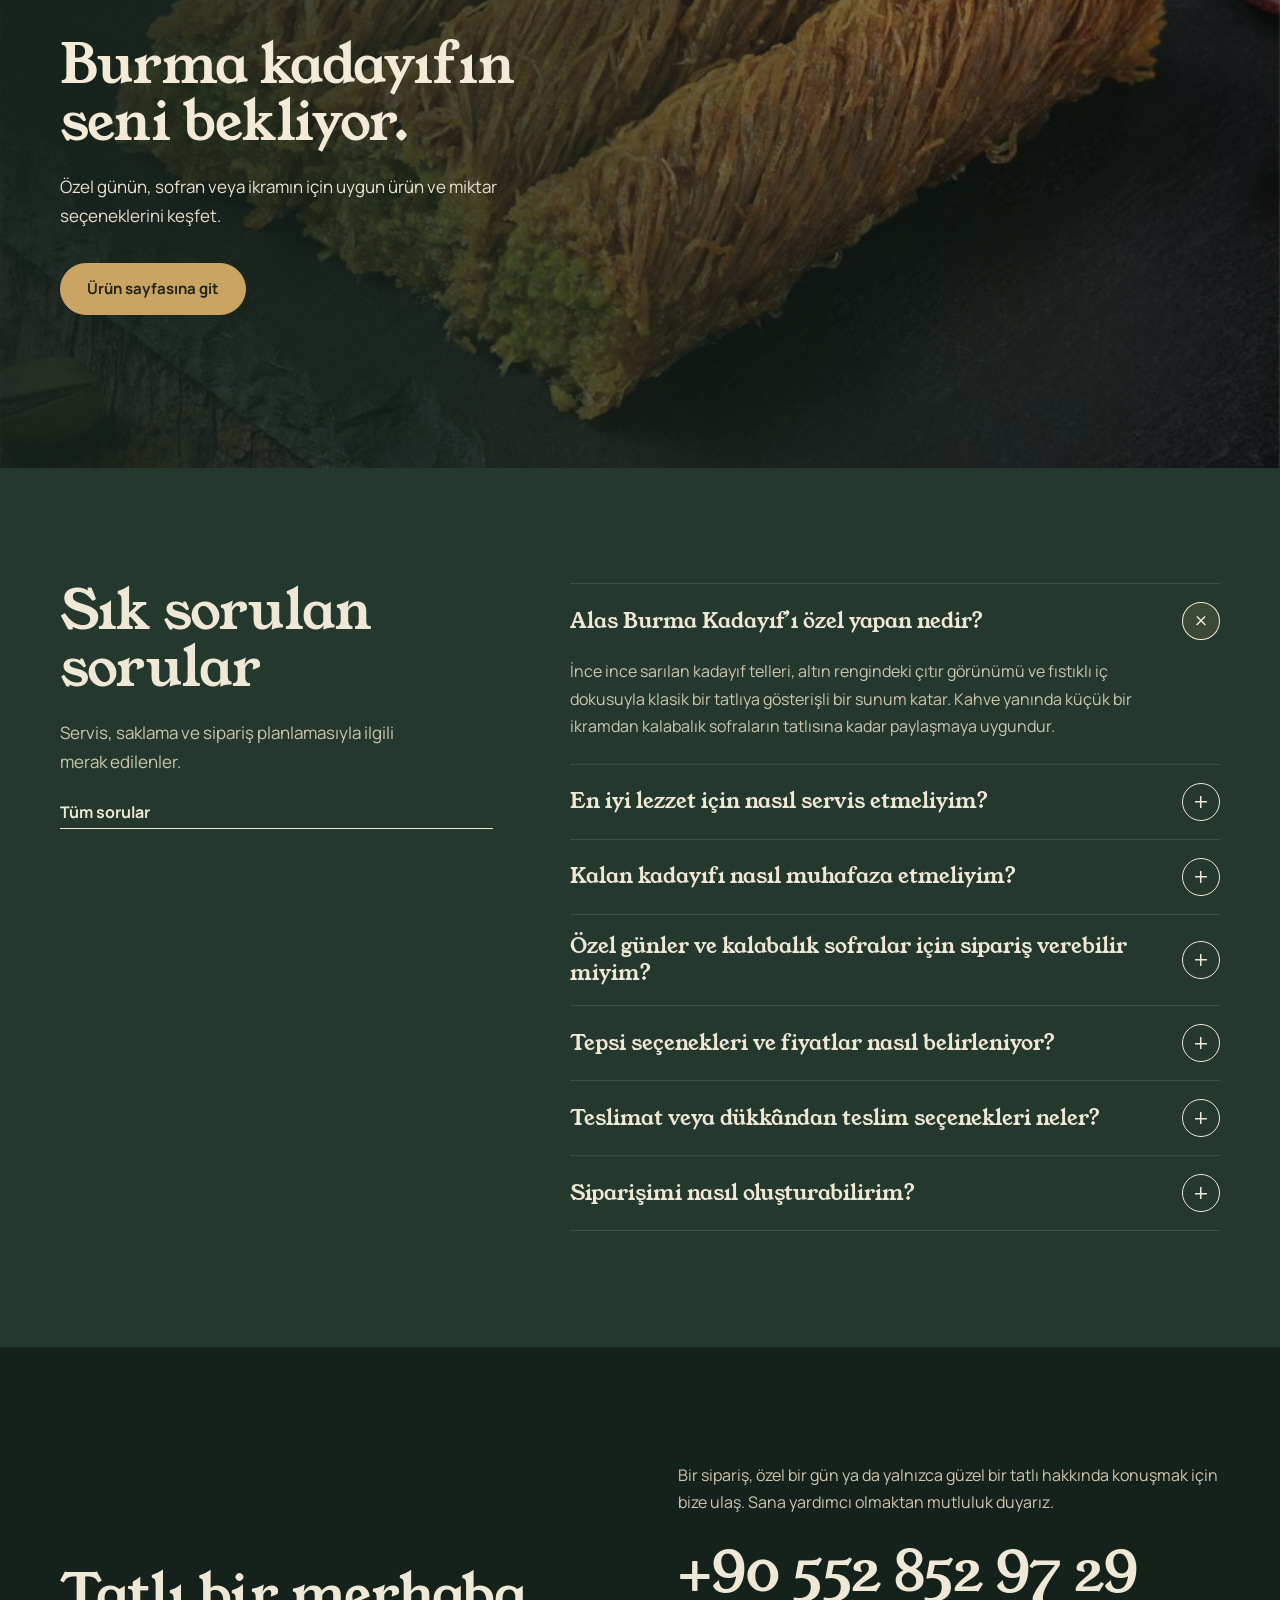
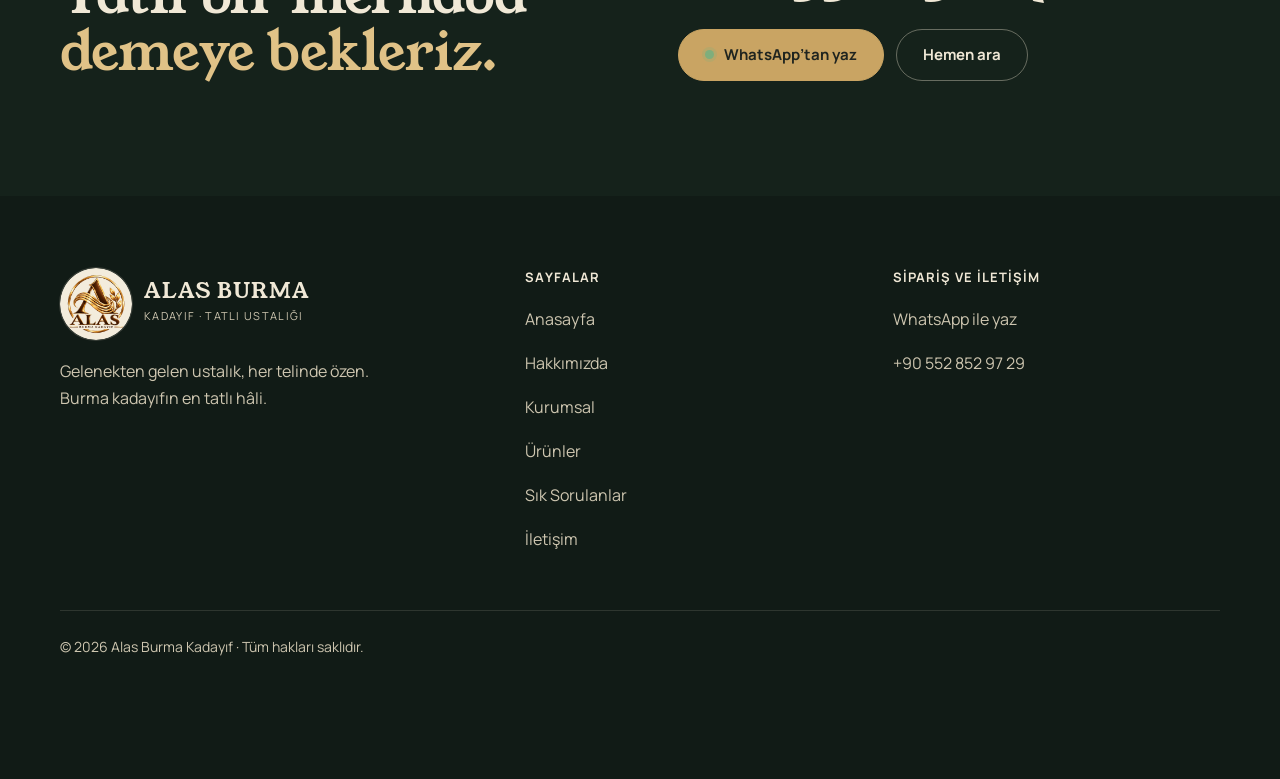
==== commit df373501: "Add files via upload" ====
--- a/index.html
+++ b/index.html
@@ -10,7 +10,7 @@
 <link rel="icon" type="image/png" href="assets/favicon-96.png"><link rel="apple-touch-icon" href="assets/logo.png">
 <link rel="preconnect" href="https://fonts.googleapis.com"><link rel="preconnect" href="https://fonts.gstatic.com" crossorigin>
 <link rel="stylesheet" href="https://fonts.googleapis.com/css2?family=Manrope:wght@400;500;600;700&family=Young+Serif&display=swap">
-<link rel="stylesheet" href="assets/site.css?v=mwnxhmvl">
+<link rel="stylesheet" href="assets/site.css?v=mwnxzy6j">
 <script type="application/ld+json">{"@context":"https://schema.org","@type":"Bakery","name":"Alas Burma Kadayıf","url":"https://xn--alasburmakadayf-llc.com/","telephone":"+905528529729","image":"https://xn--alasburmakadayf-llc.com/assets/burma-kadayif.jpg","servesCuisine":"Türk tatlıları"}</script></head>
 <body>
 <a class="skip" href="#icerik">İçeriğe geç</a>
@@ -40,10 +40,10 @@
 <div class="facts"><div><b>Antep fıstığı</b><span>Fıstıklı iç doku</span></div><div><b>Kendi imalathanemiz</b><span>Kendi üretimimiz</span></div><div><b>WhatsApp</b><span>Kolay sipariş</span></div></div>
 </div>
 <div class="hero-media"><div class="slides" aria-roledescription="slayt gösterisi" aria-label="Ürün fotoğrafları">
-<img class="slide is-on" src="assets/burma-kadayif.jpg" alt="Siyah taş tabakta, Antep fıstıklı çıtır burma kadayıf" fetchpriority="high">
-<img class="slide" src="assets/fistikli-kadayif-tepsi.jpg" alt="Tepside Antep fıstıklı burma kadayıf" loading="lazy">
-<img class="slide" src="assets/cevizli-kadayif-tepsi.jpg" alt="Tepside cevizli kadayıf" loading="lazy">
-<span class="wipe-line" aria-hidden="true"></span><span class="slide-bar" aria-hidden="true"></span>
+<img class="slide" data-pos="0" src="assets/burma-kadayif.jpg" alt="Siyah taş tabakta, Antep fıstıklı çıtır burma kadayıf" fetchpriority="high">
+<img class="slide" data-pos="1" src="assets/fistikli-kadayif-tepsi.jpg" alt="Tepside Antep fıstıklı burma kadayıf">
+<img class="slide" data-pos="2" src="assets/cevizli-kadayif-tepsi.jpg" alt="Tepside cevizli kadayıf">
+<span class="slide-bar" aria-hidden="true"></span>
 </div></div>
 </section>
 
@@ -98,6 +98,6 @@
 <div class="legal">© 2026 Alas Burma Kadayıf · Tüm hakları saklıdır.</div>
 </div></footer>
 <a class="btn wa" href="https://wa.me/905528529729?text=Merhaba%2C%20Alas%20Burma%20Kaday%C4%B1f%20hakk%C4%B1nda%20bilgi%20almak%20istiyorum." target="_blank" rel="noopener"><span class="dot" aria-hidden="true"></span>WhatsApp sipariş</a>
-<script src="assets/site.js?v=mwnxhmvl"></script>
+<script src="assets/site.js?v=mwnxzy6j"></script>
 </body>
 </html>
--- a/assets/site.css
+++ b/assets/site.css
@@ -210,7 +210,8 @@
 [data-enter]>*{animation:up .9s var(--ease) both}
 [data-enter]>:nth-child(2){animation-delay:.08s}[data-enter]>:nth-child(3){animation-delay:.16s}[data-enter]>:nth-child(4){animation-delay:.24s}[data-enter]>:nth-child(5){animation-delay:.32s}
 .hero-media{animation:up 1s var(--ease) .15s both}
-@media(prefers-reduced-motion:reduce){*,*:before,*:after{animation:none!important;transition:none!important}html{scroll-behavior:auto}}
+/* hareketi azalt tercihi: ana sayfa slaytı hariç (işletmenin istediği imza an) */
+@media(prefers-reduced-motion:reduce){*:not(.slides,.slides *),*:not(.slides,.slides *):before,*:not(.slides,.slides *):after{animation:none!important;transition:none!important}html{scroll-behavior:auto}}
 
 /* Duyarlı */
 @media(max-width:1280px){.header .wrap>.search{display:none}}
@@ -228,7 +229,7 @@
   .nav .search{display:flex;width:100%;margin-top:20px}
   .hero,.spread,.spread.flip,.story,.faq,.contact,.head,.page-head .grid,.detail-head,.footer .grid{grid-template-columns:minmax(0,1fr)}
   .hero{min-height:0}
-  .hero-media{order:-1;justify-self:stretch;width:auto;height:auto;aspect-ratio:4/3;margin:20px var(--gut) 0;padding:0}
+  .hero-media{order:-1;justify-self:stretch;width:auto;height:auto;aspect-ratio:4/3;margin:52px var(--gut) 0;padding:0}
   .hero-copy{padding-top:32px}
   .hero-copy{padding:48px var(--gut)}
   .spread.flip .photo{order:0}
@@ -266,22 +267,18 @@
 .hero{align-items:center}
 .hero-media{position:relative}
 @media(min-width:901px){.hero{grid-template-columns:minmax(0,1.08fr) minmax(0,.92fr);align-items:stretch;min-height:0}.hero-media{align-self:stretch;margin:clamp(48px,6vw,96px) max(var(--gut),calc((100vw - var(--wrap))/2 + var(--gut))) clamp(48px,6vw,96px) 0;min-height:420px}}
-.slides{position:relative;width:100%;height:100%;overflow:hidden;border-radius:22px;box-shadow:0 30px 60px -30px rgba(0,0,0,.6)}
-.slide{position:absolute;inset:0;width:100%;height:100%;object-fit:cover;opacity:0;z-index:0}
-/* giden foto altta kalır, yavaşça kararır */
-.slide.is-out{opacity:1;z-index:1;animation:out 1.3s ease forwards}
-/* gelen foto perde gibi soldan açılır, sonra yavaşça yakınlaşır */
-.slide.is-on{opacity:1;z-index:2;animation:wipe 1.3s cubic-bezier(.77,0,.18,1) both,drift 5s cubic-bezier(.25,.1,.25,1) both}
-@keyframes wipe{from{clip-path:inset(0 100% 0 0)}to{clip-path:inset(0 0 0 0)}}
-@keyframes drift{from{transform:scale(1.14)}to{transform:scale(1.02)}}
-@keyframes out{from{filter:brightness(1)}to{filter:brightness(.55)}}
-.wipe-line{position:absolute;top:0;bottom:0;left:0;z-index:3;width:2px;background:linear-gradient(transparent,var(--gold) 20%,var(--gold) 80%,transparent);opacity:0;pointer-events:none}
-.wipe-line.run{animation:line 1.3s cubic-bezier(.77,0,.18,1) forwards}
-@keyframes line{0%{left:0;opacity:1}90%{opacity:1}100%{left:calc(100% - 2px);opacity:0}}
+/* Kart destesi: öndeki kart dönerek çekilir, arkadakiler üstten görünür */
+.hero{overflow:hidden}
+.slides{position:relative;width:100%;height:100%}
+.slide{position:absolute;inset:0;width:100%;height:100%;object-fit:cover;border-radius:22px;box-shadow:0 30px 60px -28px rgba(0,0,0,.65);transform-origin:50% 0;transition:transform .9s cubic-bezier(.22,1,.36,1),filter .9s ease,opacity .7s ease}
+.slide[data-pos="0"]{z-index:3;transform:none;filter:none}
+.slide[data-pos="1"]{z-index:2;transform:translateY(-18px) scale(.93);filter:brightness(.6)}
+.slide[data-pos="2"]{z-index:1;transform:translateY(-34px) scale(.86);filter:brightness(.4)}
+.slide.leave{z-index:4;transform-origin:50% 100%;transform:translate(-62%,6%) rotate(-9deg);opacity:0;transition:transform .85s cubic-bezier(.55,0,.35,1),opacity .85s ease}
+.slide.reset{transition:none}
 /* ince altın ilerleme çizgisi: süsleme, kontrol değil */
-.slide-bar{position:absolute;left:24px;right:24px;bottom:20px;z-index:2;height:2px;border-radius:2px;background:rgba(240,232,214,.25);overflow:hidden}
+.slide-bar{position:absolute;left:24px;right:24px;bottom:20px;z-index:5;height:2px;border-radius:2px;background:rgba(240,232,214,.25);overflow:hidden}
 .slide-bar:after{content:"";position:absolute;inset:0;background:var(--gold);transform:scaleX(0);transform-origin:left}
 .slide-bar.run:after{animation:bar var(--slide-ms,3000ms) linear forwards}
 @keyframes bar{to{transform:scaleX(1)}}
 .footer .brand .logo{width:72px;height:72px}
-@media(prefers-reduced-motion:reduce){.slide,.slide.is-on,.slide.is-out{animation:none!important;transform:none}.slide.is-out{opacity:0}.wipe-line,.slide-bar{display:none}}
